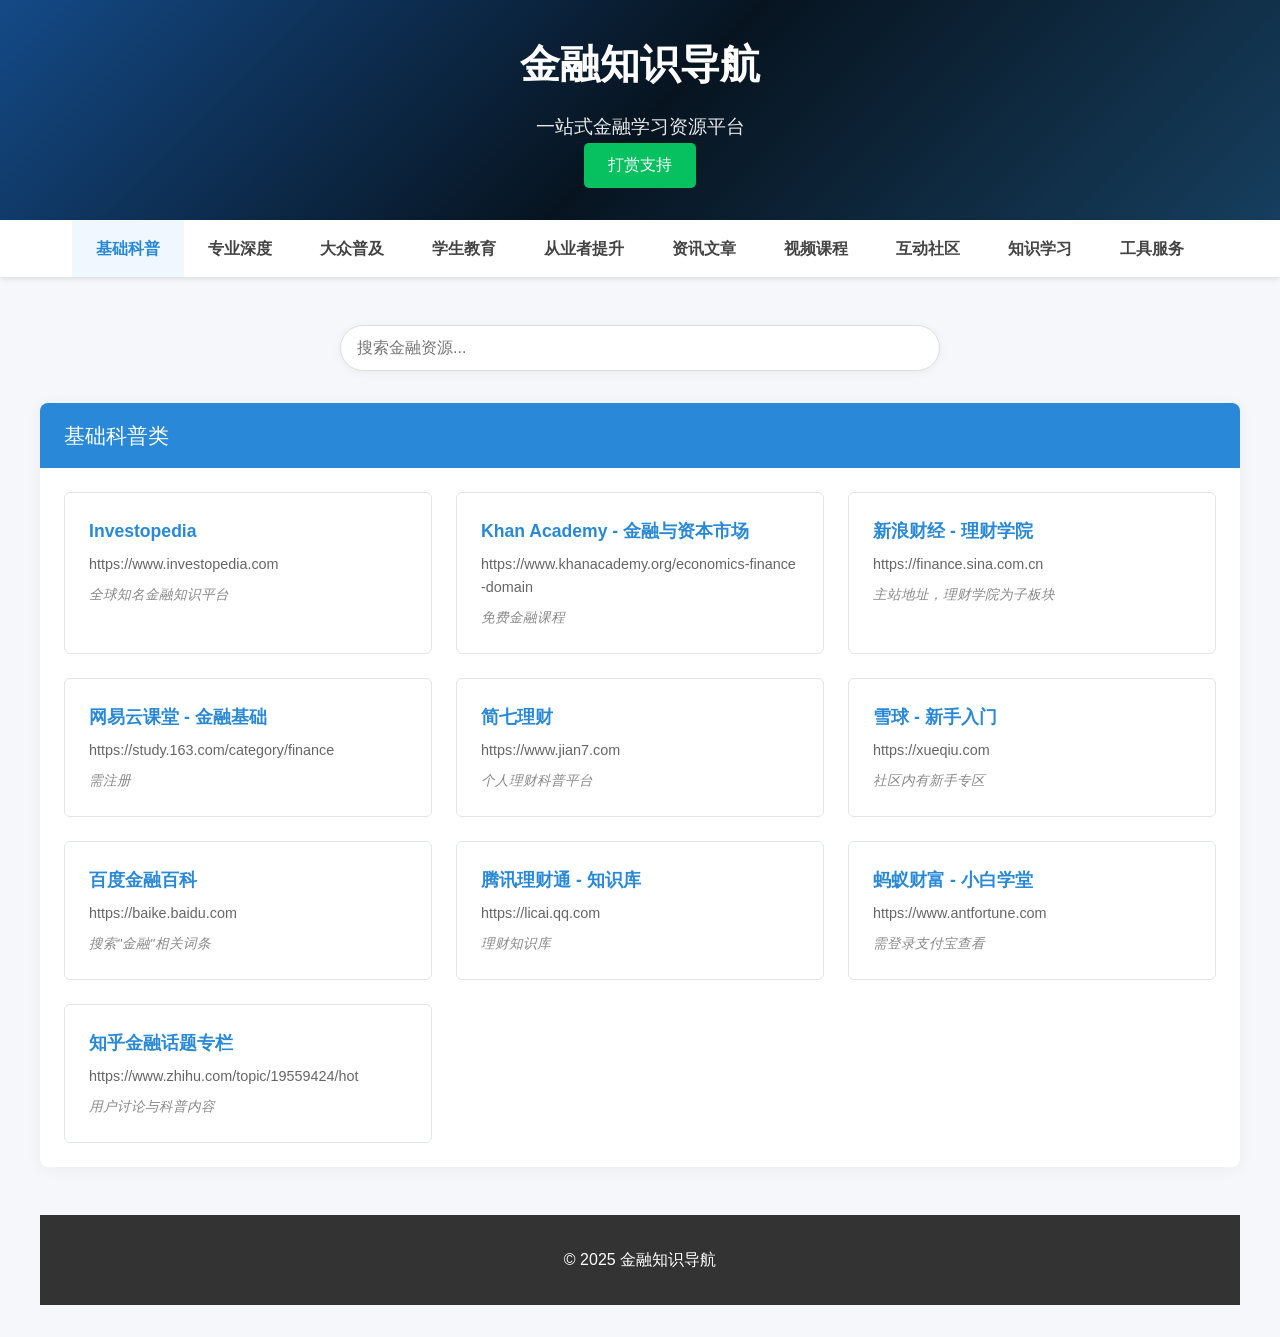
==== index.html @ 023e44ab "Update index.html" ====
<!DOCTYPE html>
<html lang="zh-CN">
<head>
    <meta charset="UTF-8">
    <meta name="viewport" content="width=device-width, initial-scale=1.0">
    <title>金融知识导航 - 一站式金融学习资源平台</title>
    <style>
        * {
            margin: 0;
            padding: 0;
            box-sizing: border-box;
            font-family: 'Microsoft YaHei', Arial, sans-serif;
        }
        
        body {
            background-color: #f5f7fa;
            color: #333;
            line-height: 1.6;
        }
        #donate-btn {
            background-color: #07C160;
            color: white;
            border: none;
            padding: 12px 24px;
            font-size: 16px;
            border-radius: 5px;
            cursor: pointer;
            transition: background-color 0.3s;
        }
        #donate-btn:hover {
            background-color: #06AD56;
        }
        #qrcode-modal {
            display: none;
            position: fixed;
            top: 0;
            left: 0;
            width: 100%;
            height: 100%;
            background-color: rgba(0,0,0,0.7);
            z-index: 1000;
            justify-content: center;
            align-items: center;
        }
        #qrcode-content {
            background: white;
            padding: 20px;
            border-radius: 10px;
            text-align: center;
            max-width: 80%;
        }
        #qrcode-content img {
            max-width: 100%;
            height: auto;
            max-height: 300px;
            margin: 10px 0;
        }
        #close-btn {
            margin-top: 15px;
            padding: 8px 15px;
            background: #f0f0f0;
            border: none;
            border-radius: 5px;
            cursor: pointer;
        }
        header {
            background: linear-gradient(135deg, #144a87 0%, #071420 51%, #163e5e 100%);
            color: white;
            padding: 2rem 0;
            text-align: center;
            box-shadow: 0 2px 10px rgba(0, 0, 0, 0.1);
        }
        
        .container {
            max-width: 1200px;
            margin: 0 auto;
            padding: 0 20px;
        }
        
        h1 {
            font-size: 2.5rem;
            margin-bottom: 1rem;
        }
        
        .subtitle {
            font-size: 1.2rem;
            opacity: 0.9;
        }
        
        nav {
            background-color: #fff;
            box-shadow: 0 2px 5px rgba(0, 0, 0, 0.1);
            position: sticky;
            top: 0;
            z-index: 100;
        }
        
        .nav-container {
            display: flex;
            justify-content: center;
            flex-wrap: wrap;
        }
        
        .nav-item {
            padding: 1rem 1.5rem;
            cursor: pointer;
            transition: all 0.3s ease;
            font-weight: bold;
            color: #444;
        }
        
        .nav-item:hover, .nav-item.active {
            color: #2989d8;
            background-color: #f0f7ff;
        }
        
        .content {
            padding: 2rem 0;
        }
        
        .category {
            margin-bottom: 3rem;
            background-color: white;
            border-radius: 8px;
            box-shadow: 0 2px 15px rgba(0, 0, 0, 0.05);
            overflow: hidden;
            display: none;
        }

        .category.active {
            display: block; /* 添加active类时显示该类别 */
        }

        .category-header {
            background-color: #2989d8;
            color: white;
            padding: 1rem 1.5rem;
            font-size: 1.3rem;
        }
        
        .sites-container {
            display: grid;
            grid-template-columns: repeat(auto-fill, minmax(300px, 1fr));
            gap: 1.5rem;
            padding: 1.5rem;
        }
        
        .site-card {
            border: 1px solid #e1e4e8;
            border-radius: 6px;
            padding: 1.5rem;
            transition: transform 0.3s ease, box-shadow 0.3s ease;
        }
        
        .site-card:hover {
            transform: translateY(-5px);
            box-shadow: 0 5px 15px rgba(0, 0, 0, 0.1);
            border-color: #2989d8;
        }
        
        .site-name {
            font-size: 1.1rem;
            font-weight: bold;
            margin-bottom: 0.5rem;
            color: #2989d8;
        }
        
        .site-url {
            color: #666;
            font-size: 0.9rem;
            margin-bottom: 0.5rem;
            word-break: break-all;
        }
        
        .site-note {
            font-size: 0.85rem;
            color: #888;
            font-style: italic;
        }
        
        footer {
            background-color: #333;
            color: #fff;
            text-align: center;
            padding: 2rem 0;
            margin-top: 2rem;
        }
        
        .search-container {
            max-width: 600px;
            margin: 1rem auto 2rem;
            position: relative;
        }
        
        #search {
            width: 100%;
            padding: 0.8rem 1rem;
            border: 1px solid #ddd;
            border-radius: 30px;
            font-size: 1rem;
            outline: none;
            box-shadow: 0 2px 10px rgba(0, 0, 0, 0.05);
        }
        
        #search:focus {
            border-color: #2989d8;
            box-shadow: 0 2px 10px rgba(41, 137, 216, 0.2);
        }
        
        @media (max-width: 768px) {
            .sites-container {
                grid-template-columns: 1fr;
            }
            
            .nav-container {
                flex-direction: column;
                align-items: center;
            }
            
            .nav-item {
                padding: 0.8rem;
            }
        }
    </style>

<script>
     document.addEventListener('DOMContentLoaded', function() {
        // 获取所有的卡片元素
        const cards = document.querySelectorAll('.site-card');

        // 遍历每个卡片，添加跳转链接
        cards.forEach(card => {
            const urlElement = card.querySelector('.site-url');
            if (urlElement) {
                const url = urlElement.textContent || urlElement.innerText; // 获取url
                const aTag = document.createElement('a');  // 创建一个 <a> 标签
                aTag.href = url;  // 设置链接地址
                aTag.target = '_blank';  // 设置新窗口打开
                aTag.style.display = 'block';  // 让 <a> 标签包裹整个卡片
                aTag.style.textDecoration = 'none';  // 去掉链接的下划线
                aTag.style.color = 'inherit';  // 保持原有颜色

                // 把原始卡片内容移到 <a> 标签里
                aTag.innerHTML = card.innerHTML;

                // 清空原卡片内容并把 <a> 标签加回
                card.innerHTML = '';
                card.appendChild(aTag);
            }
        });
    });
</script>
</head>
<body>
    <header>
        <div class="container">
            <h1>金融知识导航</h1>
            <p class="subtitle">一站式金融学习资源平台</p>
        </div>
    <button id="donate-btn">打赏支持</button>

    </header>
    
    <nav>
        <div class="nav-container">
            <div class="nav-item active" data-category="basic">基础科普</div>
            <div class="nav-item" data-category="professional">专业深度</div>
            <div class="nav-item" data-category="popular">大众普及</div>
            <div class="nav-item" data-category="student">学生教育</div>
            <div class="nav-item" data-category="practitioner">从业者提升</div>
            <div class="nav-item" data-category="news">资讯文章</div>
            <div class="nav-item" data-category="video">视频课程</div>
            <div class="nav-item" data-category="community">互动社区</div>
            <div class="nav-item" data-category="learning">知识学习</div>
            <div class="nav-item" data-category="tools">工具服务</div>
        </div>
    </nav>
   

    <!-- 微信收款码弹窗 -->
    <div id="qrcode-modal">
        <div id="qrcode-content">
            <h3>感谢您的支持</h3>
            <p>请使用微信扫码打赏</p>
            <!-- 替换为你的微信收款码图片 -->
            <img src="qrcode.jpg" alt="微信收款码">
            <button id="close-btn">关闭</button>

        </div>
    </div>

    <div class="container content">
        <div class="search-container">
            <input type="text" id="search" placeholder="搜索金融资源...">
        </div>

        <!-- 基础科普类 -->
        <div class="category" id="basic">
          <div class="category-header">基础科普类</div>
          <div class="sites-container">
            <div class="site-card">
              <div class="site-name">Investopedia</div>
              <div class="site-url">https://www.investopedia.com</div>
              <div class="site-note">全球知名金融知识平台</div>
            </div>
            <div class="site-card">
              <div class="site-name">Khan Academy - 金融与资本市场</div>
              <div class="site-url">https://www.khanacademy.org/economics-finance-domain</div>
              <div class="site-note">免费金融课程</div>
            </div>
            <div class="site-card">
              <div class="site-name">新浪财经 - 理财学院</div>
              <div class="site-url">https://finance.sina.com.cn</div>
              <div class="site-note">主站地址，理财学院为子板块</div>
            </div>
            <div class="site-card">
              <div class="site-name">网易云课堂 - 金融基础</div>
              <div class="site-url">https://study.163.com/category/finance</div>
              <div class="site-note">需注册</div>
            </div>
            <div class="site-card">
              <div class="site-name">简七理财</div>
              <div class="site-url">https://www.jian7.com</div>
              <div class="site-note">个人理财科普平台</div>
            </div>
            <div class="site-card">
              <div class="site-name">雪球 - 新手入门</div>
              <div class="site-url">https://xueqiu.com</div>
              <div class="site-note">社区内有新手专区</div>
            </div>
            <div class="site-card">
              <div class="site-name">百度金融百科</div>
              <div class="site-url">https://baike.baidu.com</div>
              <div class="site-note">搜索"金融"相关词条</div>
            </div>
            <div class="site-card">
              <div class="site-name">腾讯理财通 - 知识库</div>
              <div class="site-url">https://licai.qq.com</div>
              <div class="site-note">理财知识库</div>
            </div>
            <div class="site-card">
              <div class="site-name">蚂蚁财富 - 小白学堂</div>
              <div class="site-url">https://www.antfortune.com</div>
              <div class="site-note">需登录支付宝查看</div>
            </div>
            <div class="site-card">
              <div class="site-name">知乎金融话题专栏</div>
              <div class="site-url">https://www.zhihu.com/topic/19559424/hot</div>
              <div class="site-note">用户讨论与科普内容</div>
            </div>
          </div>
        </div>

        <!-- 专业深度类 -->
        <div class="category" id="professional">
            <div class="category-header">专业深度类</div>
            <div class="sites-container">
              <div class="site-card">
                <div class="site-name">Bloomberg</div>
                <div class="site-url">https://www.bloomberg.com</div>
                <div class="site-note">国际金融资讯与分析</div>
              </div>
              <div class="site-card">
                <div class="site-name">Morningstar</div>
                <div class="site-url">https://www.morningstar.com</div>
                <div class="site-note">基金与投资分析工具</div>
              </div>
              <div class="site-card">
                <div class="site-name">CFA Institute</div>
                <div class="site-url">https://www.cfainstitute.org</div>
                <div class="site-note">CFA考试与行业研究</div>
              </div>
              <div class="site-card">
                <div class="site-name">SSRN（社会科学研究网）</div>
                <div class="site-url">https://www.ssrn.com</div>
                <div class="site-note">学术论文与研究报告</div>
              </div>
              <div class="site-card">
                <div class="site-name">华尔街见闻 - 深度研究</div>
                <div class="site-url">https://wallstreetcn.com</div>
                <div class="site-note">需订阅部分内容</div>
              </div>
              <div class="site-card">
                <div class="site-name">中国金融四十人论坛</div>
                <div class="site-url">http://www.cf40.org.cn</div>
                <div class="site-note">政策与行业研究</div>
              </div>
              <div class="site-card">
                <div class="site-name">财新网 - 宏观分析</div>
                <div class="site-url">https://economy.caixin.com</div>
                <div class="site-note">付费阅读为主</div>
              </div>
              <div class="site-card">
                <div class="site-name">中金公司研究报告</div>
                <div class="site-url">https://research.cicc.com</div>
                <div class="site-note">需注册下载报告</div>
              </div>
              <div class="site-card">
                <div class="site-name">国泰君安证券研究所</div>
                <div class="site-url">https://www.gtjas.com/research</div>
                <div class="site-note">券商研究报告</div>
              </div>
              <div class="site-card">
                <div class="site-name">万得资讯（Wind）</div>
                <div class="site-url">https://www.wind.com.cn</div>
                <div class="site-note">金融数据终端（需订阅）</div>
              </div>
            </div>
        </div>

        <!-- 大众普及类 -->
        <div class="category" id="popular">
            <div class="category-header">大众普及类</div>
            <div class="sites-container">
              <div class="site-card">
                <div class="site-name">支付宝理财频道</div>
                <div class="site-url">https://ur.alipay.com</div>
                <div class="site-note">支付宝App内入口</div>
              </div>
              <div class="site-card">
                <div class="site-name">招商银行 - 财富管理</div>
                <div class="site-url">https://wealth.cmbchina.com</div>
                <div class="site-note">理财知识普及</div>
              </div>
              <div class="site-card">
                <div class="site-name">东方财富网 - 理财知识</div>
                <div class="site-url">https://www.eastmoney.com</div>
                <div class="site-note">主站地址，理财知识为子板块</div>
              </div>
              <div class="site-card">
                <div class="site-name">天天基金网 - 投资者教育</div>
                <div class="site-url">https://fund.eastmoney.com</div>
                <div class="site-note">基金投资教育</div>
              </div>
              <div class="site-card">
                <div class="site-name">好买基金网</div>
                <div class="site-url">https://www.howbuy.com</div>
                <div class="site-note">基金投资平台</div>
              </div>
              <div class="site-card">
                <div class="site-name">陆金所 - 金融知识库</div>
                <div class="site-url">https://www.lu.com</div>
                <div class="site-note">需登录查看</div>
              </div>
              <div class="site-card">
                <div class="site-name">平安证券 - 投教基地</div>
                <div class="site-url">https://stock.pingan.com</div>
                <div class="site-note">投资者教育专栏</div>
              </div>
              <div class="site-card">
                <div class="site-name">华夏基金 - 投资学堂</div>
                <div class="site-url">https://www.chinaamc.com</div>
                <div class="site-note">基金知识科普</div>
              </div>
              <div class="site-card">
                <div class="site-name">百度财富</div>
                <div class="site-url">https://caifu.baidu.com</div>
                <div class="site-note">理财知识聚合平台</div>
              </div>
            </div>
        </div>

        <!-- 学生教育类 -->
        <div class="category" id="student">
            <div class="category-header">学生教育类</div>
            <div class="sites-container">
              <div class="site-card">
                <div class="site-name">Coursera - 金融课程</div>
                <div class="site-url">https://www.coursera.org/browse/business/finance</div>
                <div class="site-note">耶鲁大学《金融市场》等课程</div>
              </div>
              <div class="site-card">
                <div class="site-name">edX - MIT《金融学导论》</div>
                <div class="site-url">https://www.edx.org/course/introduction-to-finance</div>
                <div class="site-note">免费课程（可选证书）</div>
              </div>
              <div class="site-card">
                <div class="site-name">中国大学MOOC - 金融学课程</div>
                <div class="site-url">https://www.icourse163.org</div>
                <div class="site-note">搜索"金融"课程</div>
              </div>
              <div class="site-card">
                <div class="site-name">学堂在线 - 清华五道口金融课程</div>
                <div class="site-url">https://www.xuetangx.com</div>
                <div class="site-note">清华大学金融课程</div>
              </div>
              <div class="site-card">
                <div class="site-name">高顿财经 - ACCA/CFA课程</div>
                <div class="site-url">https://www.gaodun.com</div>
                <div class="site-note">职业资格培训</div>
              </div>
              <div class="site-card">
                <div class="site-name">新东方在线 - 金融考研辅导</div>
                <div class="site-url">https://www.koolearn.com</div>
                <div class="site-note">考研金融专业课辅导</div>
              </div>
              <div class="site-card">
                <div class="site-name">金融界教育频道</div>
                <div class="site-url">http://edu.jrj.com.cn</div>
                <div class="site-note">投资与金融教育</div>
              </div>
              <div class="site-card">
                <div class="site-name">人大经济论坛（经管之家）</div>
                <div class="site-url">https://bbs.pinggu.org</div>
                <div class="site-note">学术与职业交流社区</div>
              </div>
              <div class="site-card">
                <div class="site-name">华尔街学堂</div>
                <div class="site-url">https://www.wallstreet.cn</div>
                <div class="site-note">金融实务课程</div>
              </div>
              <div class="site-card">
                <div class="site-name">启牛学堂</div>
                <div class="site-url">https://www.qiniuxueyuan.com</div>
                <div class="site-note">理财与投资教育平台</div>
              </div>
            </div>
        </div>

        <!-- 从业者提升类 -->
        <div class="category" id="practitioner">
            <div class="category-header">从业者提升类</div>
            <div class="sites-container">
              <div class="site-card">
                <div class="site-name">中国证券业协会官网</div>
                <div class="site-url">https://www.sac.net.cn</div>
                <div class="site-note">行业培训与政策解读</div>
              </div>
              <div class="site-card">
                <div class="site-name">中国银行业协会 - 职业培训</div>
                <div class="site-url">http://www.china-cba.net</div>
                <div class="site-note">银行业培训资源</div>
              </div>
              <div class="site-card">
                <div class="site-name">彭博终端（Bloomberg Terminal）</div>
                <div class="site-url">https://www.bloomberg.com/professional</div>
                <div class="site-note">需订阅专业终端</div>
              </div>
              <div class="site-card">
                <div class="site-name">路透社金融培训</div>
                <div class="site-url">https://www.refinitiv.com</div>
                <div class="site-note">金融数据与培训服务</div>
              </div>
              <div class="site-card">
                <div class="site-name">金融风险管理师（FRM）官网</div>
                <div class="site-url">https://www.garp.org</div>
                <div class="site-note">FRM认证与资源</div>
              </div>
              <div class="site-card">
                <div class="site-name">特许金融分析师（CFA）官网</div>
                <div class="site-url">https://www.cfainstitute.org</div>
                <div class="site-note">CFA考试与职业发展</div>
              </div>
              <div class="site-card">
                <div class="site-name">德勤金融研究院</div>
                <div class="site-url">https://www2.deloitte.com/cn/zh.html</div>
                <div class="site-note">行业研究报告</div>
              </div>
              <div class="site-card">
                <div class="site-name">普华永道 - 行业洞察</div>
                <div class="site-url">https://www.pwccn.com</div>
                <div class="site-note">金融行业分析</div>
              </div>
              <div class="site-card">
                <div class="site-name">麦肯锡金融行业报告</div>
                <div class="site-url">https://www.mckinsey.com/industries/financial-services</div>
                <div class="site-note">需注册下载报告</div>
              </div>
              <div class="site-card">
                <div class="site-name">波士顿咨询（BCG）金融研究</div>
                <div class="site-url">https://www.bcg.com/industries/financial-institutions</div>
                <div class="site-note">行业洞察与白皮书</div>
              </div>   
                    
              </div>
            </div>
                
            <!-- 资讯文章类 -->
    <div class="category" id="news">
      <div class="category-header">资讯文章类</div>
      <div class="sites-container">
        <div class="site-card">
          <div class="site-name">华尔街日报中文网</div>
          <div class="site-url">https://cn.wsj.com</div>
          <div class="site-note">国际财经新闻</div>
        </div>
        <div class="site-card">
          <div class="site-name">财经网</div>
          <div class="site-url">https://www.caijing.com.cn</div>
          <div class="site-note">国内财经资讯</div>
        </div>
        <div class="site-card">
          <div class="site-name">第一财经</div>
          <div class="site-url">https://www.yicai.com</div>
          <div class="site-note">财经新闻与深度分析</div>
        </div>
        <div class="site-card">
          <div class="site-name">界面新闻 - 金融板块</div>
          <div class="site-url">https://www.jiemian.com</div>
          <div class="site-note">主站地址，金融为子板块</div>
        </div>
        <div class="site-card">
          <div class="site-name">经济观察网</div>
          <div class="site-url">http://www.eeo.com.cn</div>
          <div class="site-note">宏观经济与产业分析</div>
        </div>
        <div class="site-card">
          <div class="site-name">福布斯中国</div>
          <div class="site-url">https://www.forbeschina.com</div>
          <div class="site-note">商业与财富报道</div>
        </div>
        <div class="site-card">
          <div class="site-name">21世纪经济报道</div>
          <div class="site-url">http://www.21jingji.com</div>
          <div class="site-note">财经新闻与政策解读</div>
        </div>
        <div class="site-card">
          <div class="site-name">和讯网</div>
          <div class="site-url">https://www.hexun.com</div>
          <div class="site-note">综合财经资讯</div>
        </div>
        <div class="site-card">
          <div class="site-name">金融时报（FT中文网）</div>
          <div class="site-url">https://www.ftchinese.com</div>
          <div class="site-note">国际财经新闻中文版</div>
        </div>
        <div class="site-card">
          <div class="site-name">财联社</div>
          <div class="site-url">https://www.cls.cn</div>
          <div class="site-note">实时财经快讯</div>
        </div>
      </div>
  </div>

  <!-- 视频课程类 -->
  <div class="category" id="video">
      <div class="category-header">视频课程类</div>
      <div class="sites-container">
        <div class="site-card">
          <div class="site-name">B站财经UP主（如"巫师财经"）</div>
          <div class="site-url">https://space.bilibili.com/319318239</div>
          <div class="site-note">B站UP主频道</div>
        </div>
        <div class="site-card">
          <div class="site-name">YouTube - 金融教育频道</div>
          <div class="site-url">https://www.youtube.com</div>
          <div class="site-note">搜索"The Plain Bagel"等频道</div>
        </div>
        <div class="site-card">
          <div class="site-name">腾讯视频 - 金融公开课</div>
          <div class="site-url">https://v.qq.com</div>
          <div class="site-note">搜索"金融"相关课程</div>
        </div>
        <div class="site-card">
          <div class="site-name">爱奇艺知识 - 金融专栏</div>
          <div class="site-url">https://www.iqiyi.com/知识</div>
          <div class="site-note">需订阅部分内容</div>
        </div>
        <div class="site-card">
          <div class="site-name">优酷财经频道</div>
          <div class="site-url">https://www.youku.com</div>
          <div class="site-note">搜索"财经"栏目</div>
        </div>
        <div class="site-card">
          <div class="site-name">中国证券网 - 视频讲堂</div>
          <div class="site-url">http://www.cnstock.com</div>
          <div class="site-note">主站地址，视频为子板块</div>
        </div>
        <div class="site-card">
          <div class="site-name">网易公开课 - 金融专题</div>
          <div class="site-url">https://open.163.com</div>
          <div class="site-note">搜索"金融"课程</div>
        </div>
        <div class="site-card">
          <div class="site-name">喜马拉雅 - 金融音频课</div>
          <div class="site-url">https://www.ximalaya.com</div>
          <div class="site-note">搜索"金融"相关内容</div>
        </div>
      </div>
  </div>

  <!-- 互动社区类 -->
  <div class="category" id="community">
      <div class="category-header">互动社区类</div>
      <div class="sites-container">
        <div class="site-card">
          <div class="site-name">雪球社区</div>
          <div class="site-url">https://xueqiu.com</div>
          <div class="site-note">投资交流社区</div>
        </div>
        <div class="site-card">
          <div class="site-name">集思录</div>
          <div class="site-url">https://www.jisilu.cn</div>
          <div class="site-note">低风险投资社区</div>
        </div>
        <div class="site-card">
          <div class="site-name">同花顺论坛</div>
          <div class="site-url">https://www.10jqka.com.cn</div>
          <div class="site-note">主站地址，论坛为子板块</div>
        </div>
        <div class="site-card">
          <div class="site-name">东方财富股吧</div>
          <div class="site-url">https://guba.eastmoney.com</div>
          <div class="site-note">股票讨论社区</div>
        </div>
        <div class="site-card">
          <div class="site-name">知乎金融话题讨论区</div>
          <div class="site-url">https://www.zhihu.com/topic/19559424</div>
          <div class="site-note">用户问答与讨论</div>
        </div>
        <div class="site-card">
          <div class="site-name">Reddit - r/investing</div>
          <div class="site-url">https://www.reddit.com/r/investing</div>
          <div class="site-note">英文投资社区</div>
        </div>
        <div class="site-card">
          <div class="site-name">老虎证券社区</div>
          <div class="site-url">https://www.laohu8.com</div>
          <div class="site-note">美股投资社区</div>
        </div>
        <div class="site-card">
          <div class="site-name">富途牛牛圈</div>
          <div class="site-url">https://www.futunn.com</div>
          <div class="site-note">港股与美股社区</div>
        </div>
        <div class="site-card">
          <div class="site-name">英为财情（Investing.com）论坛</div>
          <div class="site-url">https://www.investing.com</div>
          <div class="site-note">国际金融社区</div>
        </div>
        <div class="site-card">
          <div class="site-name">巴克莱银行投资者社区</div>
          <div class="site-url">https://www.barclays.co.uk</div>
          <div class="site-note">需登录查看</div>
        </div>
      </div>
  </div>

  <!-- 知识学习类 -->
  <div class="category" id="learning">
      <div class="category-header">知识学习类</div>
      <div class="sites-container">
        <div class="site-card">
          <div class="site-name">中国金融培训中心</div>
          <div class="site-url">http://www.chinacft.org</div>
          <div class="site-note">金融行业培训</div>
        </div>
        <div class="site-card">
          <div class="site-name">金融界学院</div>
          <div class="site-url">http://edu.jrj.com.cn</div>
          <div class="site-note">投资教育平台</div>
        </div>
        <div class="site-card">
          <div class="site-name">好未来（学而思）金融课程</div>
          <div class="site-url">https://www.100tal.com</div>
          <div class="site-note">搜索"金融"课程</div>
        </div>
        <div class="site-card">
          <div class="site-name">网易有道精品课 - 金融模块</div>
          <div class="site-url">https://ke.youdao.com</div>
          <div class="site-note">搜索"金融"课程</div>
        </div>
        <div class="site-card">
          <div class="site-name">沪江网校 - 金融英语</div>
          <div class="site-url">https://www.hujiang.com</div>
          <div class="site-note">语言与金融结合课程</div>
        </div>
        <div class="site-card">
          <div class="site-name">高顿教育 - CPA/CFA培训</div>
          <div class="site-url">https://www.gaodun.com</div>
          <div class="site-note">职业资格培训</div>
        </div>
        <div class="site-card">
          <div class="site-name">腾讯课堂 - 金融实战课</div>
          <div class="site-url">https://ke.qq.com</div>
          <div class="site-note">搜索"金融"课程</div>
        </div>
        <div class="site-card">
          <div class="site-name">得到APP - 香帅的金融学课</div>
          <div class="site-url">https://www.dedao.cn</div>
          <div class="site-note">需下载APP</div>
        </div>
        <div class="site-card">
          <div class="site-name">极客时间 - 金融科技专栏</div>
          <div class="site-url">https://time.geekbang.org</div>
          <div class="site-note">科技与金融结合课程</div>
        </div>
        <div class="site-card">
          <div class="site-name">小鹅通知识店铺（金融类）</div>
          <div class="site-url">https://www.xiaoe-tech.com</div>
          <div class="site-note">第三方知识店铺平台</div>
        </div>
      </div>
  </div>

  <!-- 工具服务类 -->
  <div class="category" id="tools">
      <div class="category-header">工具服务类</div>
      <div class="sites-container">
        <div class="site-card">
          <div class="site-name">同花顺iFinD</div>
          <div class="site-url">https://www.10jqka.com.cn</div>
          <div class="site-note">需订阅终端</div>
        </div>
        <div class="site-card">
          <div class="site-name">东方财富Choice数据</div>
          <div class="site-url">https://choice.eastmoney.com</div>
          <div class="site-note">金融数据终端</div>
        </div>
        <div class="site-card">
          <div class="site-name">大智慧金融终端</div>
          <div class="site-url">https://www.gw.com.cn</div>
          <div class="site-note">需下载软件</div>
        </div>
        <div class="site-card">
          <div class="site-name">天眼查企业金融数据</div>
          <div class="site-url">https://www.tianyancha.com</div>
          <div class="site-note">企业信息查询</div>
        </div>
        <div class="site-card">
          <div class="site-name">企查查行业报告</div>
          <div class="site-url">https://www.qcc.com</div>
          <div class="site-note">行业数据查询</div>
        </div>
        <div class="site-card">
          <div class="site-name">理财魔方（智能投顾）</div>
          <div class="site-url">https://www.licaifan.com</div>
          <div class="site-note">需注册使用</div>
        </div>
        <div class="site-card">
          <div class="site-name">且慢基金组合工具</div>
          <div class="site-url">https://qieman.com</div>
          <div class="site-note">基金投资工具</div>
        </div>
        <div class="site-card">
          <div class="site-name">雪球基金筛选器</div>
          <div class="site-url">https://xueqiu.com</div>
          <div class="site-note">社区内工具</div>
        </div>
        <div class="site-card">
          <div class="site-name">支付宝理财计算器</div>
          <div class="site-url">支付宝App内搜索"理财计算器"</div>
          <div class="site-note">无独立链接</div>
        </div>
      </div>
  </div>

  <footer>
    <p>© 2025 金融知识导航</p>
  </footer>

</body>


<script>
document.addEventListener('DOMContentLoaded', function() {
    // 获取所有的导航项和分类元素
    const navItems = document.querySelectorAll('.nav-item');
    const categories = document.querySelectorAll('.category');

    // 默认显示第一个分类（例如 id="basic" 的分类）并激活对应的导航项
    const defaultCategory = document.getElementById('basic');
    if (defaultCategory) {
        defaultCategory.classList.add('active'); // 激活默认分类
    }

    if (navItems.length > 0) {
        navItems[0].classList.add('active'); // 激活第一个导航项
    }

    // 点击导航项时切换显示对应的分类
    navItems.forEach(item => {
        item.addEventListener('click', () => {
            // 去除所有导航项的 'active' 类
            navItems.forEach(i => i.classList.remove('active'));
            // 为当前点击的导航项添加 'active' 类
            item.classList.add('active');

            const category = item.getAttribute('data-category');
            categories.forEach(cat => {
                cat.classList.remove('active');  // 移除所有分类的 'active' 类
                if (cat.id === category) {
                    cat.classList.add('active');  // 显示对应的分类
                }
            });
        });
    });
});
  
  const donateBtn = document.getElementById('donate-btn');
        const modal = document.getElementById('qrcode-modal');
        const closeBtn = document.getElementById('close-btn');

        // 点击打赏按钮显示弹窗
        donateBtn.addEventListener('click', function() {
            modal.style.display = 'flex';
        });

        // 点击关闭按钮隐藏弹窗
        closeBtn.addEventListener('click', function() {
            modal.style.display = 'none';
        });

        // 点击模态框背景也关闭弹窗
        modal.addEventListener('click', function(e) {
            if (e.target === modal) {
                modal.style.display = 'none';
            }
        });
</script>
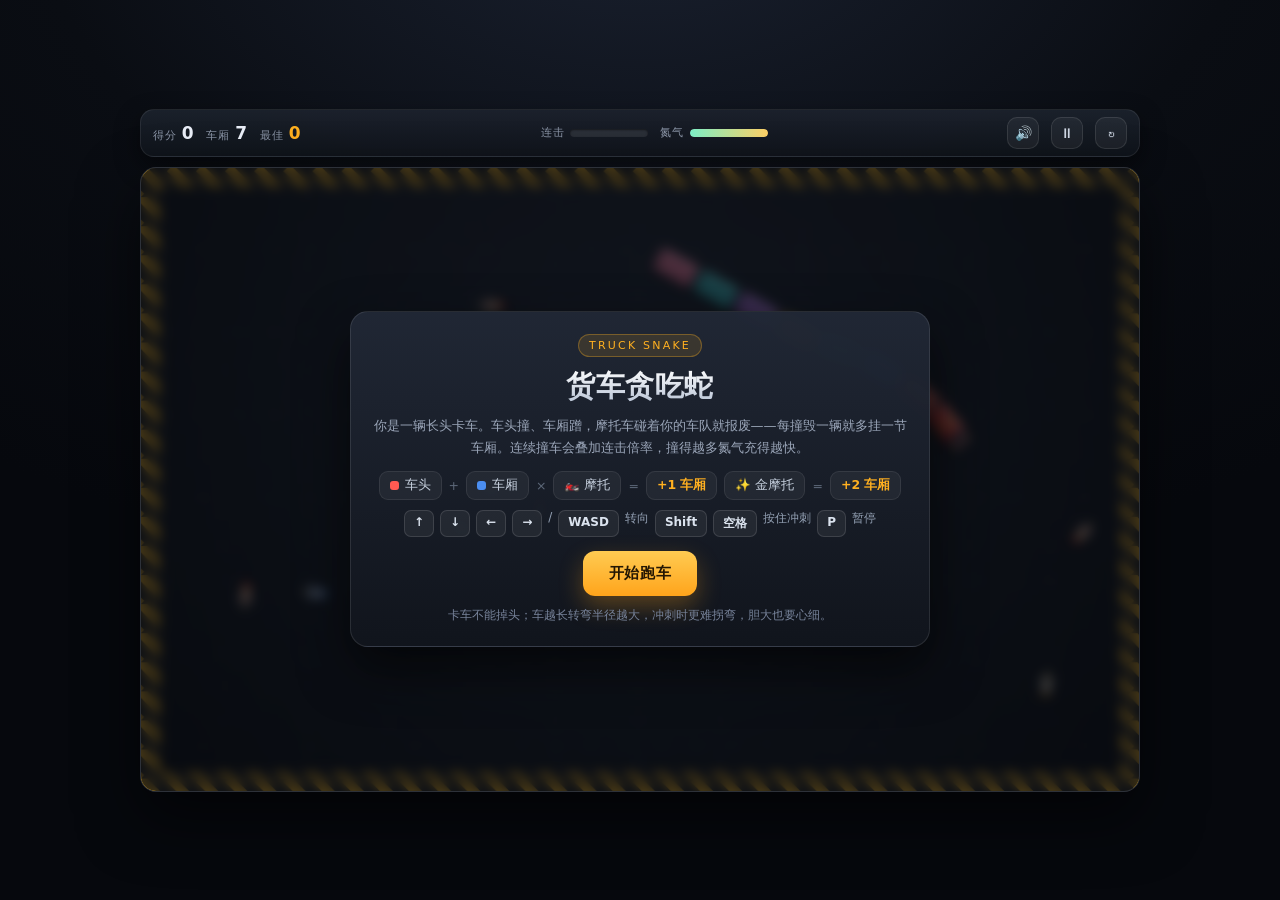
==== commit 10f7684c: "Add files via upload" ====
--- a/index.html
+++ b/index.html
@@ -1,913 +1,1103 @@
 <!DOCTYPE html>
 <html lang="zh-CN">
 <head>
-    <meta charset="UTF-8">
-    <meta name="viewport" content="width=device-width, initial-scale=1.0">
-    <title>金融知识导航 - 一站式金融学习资源平台</title>
-    <style>
-        * {
-            margin: 0;
-            padding: 0;
-            box-sizing: border-box;
-            font-family: 'Microsoft YaHei', Arial, sans-serif;
-        }
-        
-        body {
-            background-color: #f5f7fa;
-            color: #333;
-            line-height: 1.6;
-        }
-        #donate-btn {
-            background-color: #07C160;
-            color: white;
-            border: none;
-            padding: 12px 24px;
-            font-size: 16px;
-            border-radius: 5px;
-            cursor: pointer;
-            transition: background-color 0.3s;
-        }
-        #donate-btn:hover {
-            background-color: #06AD56;
-        }
-        #qrcode-modal {
-            display: none;
-            position: fixed;
-            top: 0;
-            left: 0;
-            width: 100%;
-            height: 100%;
-            background-color: rgba(0,0,0,0.7);
-            z-index: 1000;
-            justify-content: center;
-            align-items: center;
-        }
-        #qrcode-content {
-            background: white;
-            padding: 20px;
-            border-radius: 10px;
-            text-align: center;
-            max-width: 80%;
-        }
-        #qrcode-content img {
-            max-width: 100%;
-            height: auto;
-            max-height: 300px;
-            margin: 10px 0;
-        }
-        #close-btn {
-            margin-top: 15px;
-            padding: 8px 15px;
-            background: #f0f0f0;
-            border: none;
-            border-radius: 5px;
-            cursor: pointer;
-        }
-        header {
-            background: linear-gradient(135deg, #144a87 0%, #071420 51%, #163e5e 100%);
-            color: white;
-            padding: 2rem 0;
-            text-align: center;
-            box-shadow: 0 2px 10px rgba(0, 0, 0, 0.1);
-        }
-        
-        .container {
-            max-width: 1200px;
-            margin: 0 auto;
-            padding: 0 20px;
-        }
-        
-        h1 {
-            font-size: 2.5rem;
-            margin-bottom: 1rem;
-        }
-        
-        .subtitle {
-            font-size: 1.2rem;
-            opacity: 0.9;
-        }
-        
-        nav {
-            background-color: #fff;
-            box-shadow: 0 2px 5px rgba(0, 0, 0, 0.1);
-            position: sticky;
-            top: 0;
-            z-index: 100;
-        }
-        
-        .nav-container {
-            display: flex;
-            justify-content: center;
-            flex-wrap: wrap;
-        }
-        
-        .nav-item {
-            padding: 1rem 1.5rem;
-            cursor: pointer;
-            transition: all 0.3s ease;
-            font-weight: bold;
-            color: #444;
-        }
-        
-        .nav-item:hover, .nav-item.active {
-            color: #2989d8;
-            background-color: #f0f7ff;
-        }
-        
-        .content {
-            padding: 2rem 0;
-        }
-        
-        .category {
-            margin-bottom: 3rem;
-            background-color: white;
-            border-radius: 8px;
-            box-shadow: 0 2px 15px rgba(0, 0, 0, 0.05);
-            overflow: hidden;
-            display: none;
-        }
-
-        .category.active {
-            display: block; /* 添加active类时显示该类别 */
-        }
-
-        .category-header {
-            background-color: #2989d8;
-            color: white;
-            padding: 1rem 1.5rem;
-            font-size: 1.3rem;
-        }
-        
-        .sites-container {
-            display: grid;
-            grid-template-columns: repeat(auto-fill, minmax(300px, 1fr));
-            gap: 1.5rem;
-            padding: 1.5rem;
-        }
-        
-        .site-card {
-            border: 1px solid #e1e4e8;
-            border-radius: 6px;
-            padding: 1.5rem;
-            transition: transform 0.3s ease, box-shadow 0.3s ease;
-        }
-        
-        .site-card:hover {
-            transform: translateY(-5px);
-            box-shadow: 0 5px 15px rgba(0, 0, 0, 0.1);
-            border-color: #2989d8;
-        }
-        
-        .site-name {
-            font-size: 1.1rem;
-            font-weight: bold;
-            margin-bottom: 0.5rem;
-            color: #2989d8;
-        }
-        
-        .site-url {
-            color: #666;
-            font-size: 0.9rem;
-            margin-bottom: 0.5rem;
-            word-break: break-all;
-        }
-        
-        .site-note {
-            font-size: 0.85rem;
-            color: #888;
-            font-style: italic;
-        }
-        
-        footer {
-            background-color: #333;
-            color: #fff;
-            text-align: center;
-            padding: 2rem 0;
-            margin-top: 2rem;
-        }
-        
-        .search-container {
-            max-width: 600px;
-            margin: 1rem auto 2rem;
-            position: relative;
-        }
-        
-        #search {
-            width: 100%;
-            padding: 0.8rem 1rem;
-            border: 1px solid #ddd;
-            border-radius: 30px;
-            font-size: 1rem;
-            outline: none;
-            box-shadow: 0 2px 10px rgba(0, 0, 0, 0.05);
-        }
-        
-        #search:focus {
-            border-color: #2989d8;
-            box-shadow: 0 2px 10px rgba(41, 137, 216, 0.2);
-        }
-        
-        @media (max-width: 768px) {
-            .sites-container {
-                grid-template-columns: 1fr;
-            }
-            
-            .nav-container {
-                flex-direction: column;
-                align-items: center;
-            }
-            
-            .nav-item {
-                padding: 0.8rem;
-            }
-        }
-    </style>
-
-<script>
-     document.addEventListener('DOMContentLoaded', function() {
-        // 获取所有的卡片元素
-        const cards = document.querySelectorAll('.site-card');
-
-        // 遍历每个卡片，添加跳转链接
-        cards.forEach(card => {
-            const urlElement = card.querySelector('.site-url');
-            if (urlElement) {
-                const url = urlElement.textContent || urlElement.innerText; // 获取url
-                const aTag = document.createElement('a');  // 创建一个 <a> 标签
-                aTag.href = url;  // 设置链接地址
-                aTag.target = '_blank';  // 设置新窗口打开
-                aTag.style.display = 'block';  // 让 <a> 标签包裹整个卡片
-                aTag.style.textDecoration = 'none';  // 去掉链接的下划线
-                aTag.style.color = 'inherit';  // 保持原有颜色
-
-                // 把原始卡片内容移到 <a> 标签里
-                aTag.innerHTML = card.innerHTML;
-
-                // 清空原卡片内容并把 <a> 标签加回
-                card.innerHTML = '';
-                card.appendChild(aTag);
-            }
-        });
-    });
-</script>
+<meta charset="UTF-8" />
+<meta name="viewport" content="width=device-width, initial-scale=1, maximum-scale=1, user-scalable=no, viewport-fit=cover" />
+<title>货车贪吃蛇 · Truck Snake</title>
+<style>
+*{box-sizing:border-box;-webkit-tap-highlight-color:transparent;user-select:none}
+html,body{height:100%}
+body{margin:0;background:radial-gradient(1100px 700px at 50% -12%,#1a2130 0%,#0a0d13 55%,#06080d 100%);color:#e9eef7;font-family:"Segoe UI",system-ui,-apple-system,"PingFang SC","Microsoft YaHei",sans-serif;display:flex;flex-direction:column;align-items:center;justify-content:center;min-height:100dvh;padding:12px;gap:10px;overflow:hidden}
+.wrap{width:min(100%,1000px,calc((100dvh - 156px) * 1.6));display:flex;flex-direction:column;gap:10px}
+.bar{display:flex;align-items:center;gap:12px;padding:7px 12px;border-radius:14px;background:linear-gradient(180deg,rgba(28,34,45,.92),rgba(16,20,27,.92));border:1px solid rgba(255,255,255,.08);box-shadow:0 10px 26px rgba(0,0,0,.45);flex-wrap:wrap}
+.stat{display:flex;align-items:baseline;gap:5px;font-size:11px;color:#8b95a7;letter-spacing:.08em}
+.stat b{font-size:17px;color:#e9eef7;font-variant-numeric:tabular-nums;font-weight:800}
+.stat.amber b{color:#ffb020}
+.spacer{flex:1}
+.meter{display:flex;align-items:center;gap:6px;font-size:11px;color:#8b95a7;letter-spacing:.06em}
+.meter i{display:block;width:78px;height:8px;border-radius:99px;background:rgba(255,255,255,.09);overflow:hidden;box-shadow:inset 0 1px 2px rgba(0,0,0,.5)}
+.meter em{display:block;height:100%;width:0%;border-radius:99px;background:linear-gradient(90deg,#63d3ff,#3b7ff0)}
+.meter.nitro em{background:linear-gradient(90deg,#7ef0c8,#ffd166)}
+.meter.nitro.full em{box-shadow:0 0 10px rgba(255,209,102,.9)}
+.meter.combo em{background:linear-gradient(90deg,#ffd166,#ff7a3d)}
+.meter.combo.on{color:#ffd166;font-weight:800}
+.meter.combo.on i{background:rgba(255,209,102,.18)}
+.iconbtn{width:32px;height:32px;border-radius:10px;border:1px solid rgba(255,255,255,.1);background:rgba(255,255,255,.05);color:#cfd7e4;font-size:14px;line-height:1;cursor:pointer;display:grid;place-items:center;transition:.15s;flex:0 0 auto}
+.iconbtn:hover{background:rgba(255,255,255,.13);color:#fff}
+.iconbtn:active{transform:scale(.93)}
+.stage{position:relative;width:100%;aspect-ratio:960/600;border-radius:16px;overflow:hidden;border:1px solid rgba(255,255,255,.1);box-shadow:0 26px 60px rgba(0,0,0,.55);background:#151a22}
+canvas{display:block;width:100%;height:100%;touch-action:none}
+.veil{position:absolute;inset:0;display:none;align-items:center;justify-content:center;padding:16px;background:rgba(8,11,16,.7);-webkit-backdrop-filter:blur(6px);backdrop-filter:blur(6px);z-index:5}
+.veil.show{display:flex}
+.card{width:min(580px,100%);text-align:center;padding:22px;border-radius:18px;background:linear-gradient(180deg,rgba(33,40,54,.97),rgba(17,21,29,.97));border:1px solid rgba(255,255,255,.1);box-shadow:0 22px 50px rgba(0,0,0,.6);animation:pop .26s cubic-bezier(.2,1.2,.4,1)}
+@keyframes pop{from{opacity:0;transform:translateY(10px) scale(.96)}to{opacity:1;transform:none}}
+.badge{display:inline-block;font-size:11px;letter-spacing:.2em;color:#ffb020;background:rgba(255,176,32,.12);border:1px solid rgba(255,176,32,.32);padding:4px 10px;border-radius:999px;margin-bottom:10px}
+h1{margin:0 0 8px;font-size:29px;letter-spacing:.02em;background:linear-gradient(180deg,#fff,#b3bfd2);-webkit-background-clip:text;background-clip:text;color:transparent}
+.sub{margin:0 0 12px;font-size:13px;line-height:1.7;color:#9aa5b8}
+.legend{display:flex;flex-wrap:wrap;gap:7px;align-items:center;justify-content:center;font-size:12.5px;color:#c6d0de;margin-bottom:10px}
+.lg{display:inline-flex;align-items:center;gap:6px;background:rgba(255,255,255,.05);border:1px solid rgba(255,255,255,.08);padding:5px 10px;border-radius:9px}
+.lg b{color:#ffb020}
+.dot{width:9px;height:9px;border-radius:3px;display:inline-block}
+.dot.red{background:#ff5a52}.dot.blue{background:#4b8ef0}
+.arrow{color:#5d6879}
+.keys{display:flex;flex-wrap:wrap;gap:6px;justify-content:center;margin-bottom:14px;font-size:12px;color:#93a0b3}
+.key{padding:4px 9px;border-radius:7px;background:rgba(255,255,255,.06);border:1px solid rgba(255,255,255,.12);font-weight:700;color:#dbe3ee}
+.btn{font:inherit;font-weight:800;letter-spacing:.04em;border:0;cursor:pointer;padding:13px 26px;border-radius:12px;font-size:15px;transition:.15s}
+.btn.primary{color:#241703;background:linear-gradient(180deg,#ffcb52,#ffa41b);box-shadow:0 10px 24px rgba(255,164,27,.3)}
+.btn.primary:hover{filter:brightness(1.07)}
+.btn.primary:active{transform:translateY(1px)}
+.btn.ghost{color:#cfd7e4;background:rgba(255,255,255,.07);border:1px solid rgba(255,255,255,.14)}
+.hint{margin-top:11px;font-size:12px;color:#77839a}
+.ostats{display:grid;grid-template-columns:repeat(auto-fit,minmax(96px,1fr));gap:10px;margin:4px 0 16px}
+.ostat{background:rgba(255,255,255,.05);border:1px solid rgba(255,255,255,.08);border-radius:12px;padding:10px 8px}
+.ostat span{display:block;font-size:11px;color:#8b95a7;letter-spacing:.1em;margin-bottom:4px}
+.ostat b{font-size:20px;font-variant-numeric:tabular-nums}
+.ostat.amber b{color:#ffb020}
+.row{display:flex;gap:10px;justify-content:center;flex-wrap:wrap}
+.dpad{display:none;grid-template-columns:repeat(3,58px);grid-template-rows:repeat(3,58px);gap:6px;justify-content:center;margin-top:2px}
+body.touch .dpad{display:grid}
+.dbtn{border-radius:14px;border:1px solid rgba(255,255,255,.12);background:rgba(255,255,255,.07);color:#cfd7e4;font-size:17px;display:grid;place-items:center;cursor:pointer}
+.dbtn:active,.dbtn.on{background:rgba(255,176,32,.22);border-color:rgba(255,176,32,.5)}
+.dbtn.boost{font-size:12px;font-weight:800;letter-spacing:.06em;color:#0f1a12;background:linear-gradient(180deg,#8ef0c8,#41c79a);border-color:rgba(140,240,200,.5)}
+.dbtn.boost.on{background:linear-gradient(180deg,#c8ffe9,#63e0b4)}
+</style>
 </head>
 <body>
-    <header>
-        <div class="container">
-            <h1>金融知识导航</h1>
-            <p class="subtitle">一站式金融学习资源平台</p>
-        </div>
-    <button id="donate-btn">打赏支持</button>
-
-    </header>
-    
-    <nav>
-        <div class="nav-container">
-            <div class="nav-item active" data-category="basic">基础科普</div>
-            <div class="nav-item" data-category="professional">专业深度</div>
-            <div class="nav-item" data-category="popular">大众普及</div>
-            <div class="nav-item" data-category="student">学生教育</div>
-            <div class="nav-item" data-category="practitioner">从业者提升</div>
-            <div class="nav-item" data-category="news">资讯文章</div>
-            <div class="nav-item" data-category="video">视频课程</div>
-            <div class="nav-item" data-category="community">互动社区</div>
-            <div class="nav-item" data-category="learning">知识学习</div>
-            <div class="nav-item" data-category="tools">工具服务</div>
-        </div>
-    </nav>
-   
-
-    <!-- 微信收款码弹窗 -->
-    <div id="qrcode-modal">
-        <div id="qrcode-content">
-            <h3>感谢您的支持</h3>
-            <p>请使用微信扫码打赏</p>
-            <!-- 替换为你的微信收款码图片 -->
-            <img src="qrcode.jpg" alt="微信收款码">
-            <button id="close-btn">关闭</button>
-
-        </div>
-    </div>
-
-    <div class="container content">
-        <div class="search-container">
-            <input type="text" id="search" placeholder="搜索金融资源...">
-        </div>
-
-        <!-- 基础科普类 -->
-        <div class="category" id="basic">
-          <div class="category-header">基础科普类</div>
-          <div class="sites-container">
-            <div class="site-card">
-              <div class="site-name">Investopedia</div>
-              <div class="site-url">https://www.investopedia.com</div>
-              <div class="site-note">全球知名金融知识平台</div>
-            </div>
-            <div class="site-card">
-              <div class="site-name">Khan Academy - 金融与资本市场</div>
-              <div class="site-url">https://www.khanacademy.org/economics-finance-domain</div>
-              <div class="site-note">免费金融课程</div>
-            </div>
-            <div class="site-card">
-              <div class="site-name">新浪财经 - 理财学院</div>
-              <div class="site-url">https://finance.sina.com.cn</div>
-              <div class="site-note">主站地址，理财学院为子板块</div>
-            </div>
-            <div class="site-card">
-              <div class="site-name">网易云课堂 - 金融基础</div>
-              <div class="site-url">https://study.163.com/category/finance</div>
-              <div class="site-note">需注册</div>
-            </div>
-            <div class="site-card">
-              <div class="site-name">简七理财</div>
-              <div class="site-url">https://www.jian7.com</div>
-              <div class="site-note">个人理财科普平台</div>
-            </div>
-            <div class="site-card">
-              <div class="site-name">雪球 - 新手入门</div>
-              <div class="site-url">https://xueqiu.com</div>
-              <div class="site-note">社区内有新手专区</div>
-            </div>
-            <div class="site-card">
-              <div class="site-name">百度金融百科</div>
-              <div class="site-url">https://baike.baidu.com</div>
-              <div class="site-note">搜索"金融"相关词条</div>
-            </div>
-            <div class="site-card">
-              <div class="site-name">腾讯理财通 - 知识库</div>
-              <div class="site-url">https://licai.qq.com</div>
-              <div class="site-note">理财知识库</div>
-            </div>
-            <div class="site-card">
-              <div class="site-name">蚂蚁财富 - 小白学堂</div>
-              <div class="site-url">https://www.antfortune.com</div>
-              <div class="site-note">需登录支付宝查看</div>
-            </div>
-            <div class="site-card">
-              <div class="site-name">知乎金融话题专栏</div>
-              <div class="site-url">https://www.zhihu.com/topic/19559424/hot</div>
-              <div class="site-note">用户讨论与科普内容</div>
-            </div>
-          </div>
-        </div>
-
-        <!-- 专业深度类 -->
-        <div class="category" id="professional">
-            <div class="category-header">专业深度类</div>
-            <div class="sites-container">
-              <div class="site-card">
-                <div class="site-name">Bloomberg</div>
-                <div class="site-url">https://www.bloomberg.com</div>
-                <div class="site-note">国际金融资讯与分析</div>
-              </div>
-              <div class="site-card">
-                <div class="site-name">Morningstar</div>
-                <div class="site-url">https://www.morningstar.com</div>
-                <div class="site-note">基金与投资分析工具</div>
-              </div>
-              <div class="site-card">
-                <div class="site-name">CFA Institute</div>
-                <div class="site-url">https://www.cfainstitute.org</div>
-                <div class="site-note">CFA考试与行业研究</div>
-              </div>
-              <div class="site-card">
-                <div class="site-name">SSRN（社会科学研究网）</div>
-                <div class="site-url">https://www.ssrn.com</div>
-                <div class="site-note">学术论文与研究报告</div>
-              </div>
-              <div class="site-card">
-                <div class="site-name">华尔街见闻 - 深度研究</div>
-                <div class="site-url">https://wallstreetcn.com</div>
-                <div class="site-note">需订阅部分内容</div>
-              </div>
-              <div class="site-card">
-                <div class="site-name">中国金融四十人论坛</div>
-                <div class="site-url">http://www.cf40.org.cn</div>
-                <div class="site-note">政策与行业研究</div>
-              </div>
-              <div class="site-card">
-                <div class="site-name">财新网 - 宏观分析</div>
-                <div class="site-url">https://economy.caixin.com</div>
-                <div class="site-note">付费阅读为主</div>
-              </div>
-              <div class="site-card">
-                <div class="site-name">中金公司研究报告</div>
-                <div class="site-url">https://research.cicc.com</div>
-                <div class="site-note">需注册下载报告</div>
-              </div>
-              <div class="site-card">
-                <div class="site-name">国泰君安证券研究所</div>
-                <div class="site-url">https://www.gtjas.com/research</div>
-                <div class="site-note">券商研究报告</div>
-              </div>
-              <div class="site-card">
-                <div class="site-name">万得资讯（Wind）</div>
-                <div class="site-url">https://www.wind.com.cn</div>
-                <div class="site-note">金融数据终端（需订阅）</div>
-              </div>
-            </div>
-        </div>
-
-        <!-- 大众普及类 -->
-        <div class="category" id="popular">
-            <div class="category-header">大众普及类</div>
-            <div class="sites-container">
-              <div class="site-card">
-                <div class="site-name">支付宝理财频道</div>
-                <div class="site-url">https://ur.alipay.com</div>
-                <div class="site-note">支付宝App内入口</div>
-              </div>
-              <div class="site-card">
-                <div class="site-name">招商银行 - 财富管理</div>
-                <div class="site-url">https://wealth.cmbchina.com</div>
-                <div class="site-note">理财知识普及</div>
-              </div>
-              <div class="site-card">
-                <div class="site-name">东方财富网 - 理财知识</div>
-                <div class="site-url">https://www.eastmoney.com</div>
-                <div class="site-note">主站地址，理财知识为子板块</div>
-              </div>
-              <div class="site-card">
-                <div class="site-name">天天基金网 - 投资者教育</div>
-                <div class="site-url">https://fund.eastmoney.com</div>
-                <div class="site-note">基金投资教育</div>
-              </div>
-              <div class="site-card">
-                <div class="site-name">好买基金网</div>
-                <div class="site-url">https://www.howbuy.com</div>
-                <div class="site-note">基金投资平台</div>
-              </div>
-              <div class="site-card">
-                <div class="site-name">陆金所 - 金融知识库</div>
-                <div class="site-url">https://www.lu.com</div>
-                <div class="site-note">需登录查看</div>
-              </div>
-              <div class="site-card">
-                <div class="site-name">平安证券 - 投教基地</div>
-                <div class="site-url">https://stock.pingan.com</div>
-                <div class="site-note">投资者教育专栏</div>
-              </div>
-              <div class="site-card">
-                <div class="site-name">华夏基金 - 投资学堂</div>
-                <div class="site-url">https://www.chinaamc.com</div>
-                <div class="site-note">基金知识科普</div>
-              </div>
-              <div class="site-card">
-                <div class="site-name">百度财富</div>
-                <div class="site-url">https://caifu.baidu.com</div>
-                <div class="site-note">理财知识聚合平台</div>
-              </div>
-            </div>
-        </div>
-
-        <!-- 学生教育类 -->
-        <div class="category" id="student">
-            <div class="category-header">学生教育类</div>
-            <div class="sites-container">
-              <div class="site-card">
-                <div class="site-name">Coursera - 金融课程</div>
-                <div class="site-url">https://www.coursera.org/browse/business/finance</div>
-                <div class="site-note">耶鲁大学《金融市场》等课程</div>
-              </div>
-              <div class="site-card">
-                <div class="site-name">edX - MIT《金融学导论》</div>
-                <div class="site-url">https://www.edx.org/course/introduction-to-finance</div>
-                <div class="site-note">免费课程（可选证书）</div>
-              </div>
-              <div class="site-card">
-                <div class="site-name">中国大学MOOC - 金融学课程</div>
-                <div class="site-url">https://www.icourse163.org</div>
-                <div class="site-note">搜索"金融"课程</div>
-              </div>
-              <div class="site-card">
-                <div class="site-name">学堂在线 - 清华五道口金融课程</div>
-                <div class="site-url">https://www.xuetangx.com</div>
-                <div class="site-note">清华大学金融课程</div>
-              </div>
-              <div class="site-card">
-                <div class="site-name">高顿财经 - ACCA/CFA课程</div>
-                <div class="site-url">https://www.gaodun.com</div>
-                <div class="site-note">职业资格培训</div>
-              </div>
-              <div class="site-card">
-                <div class="site-name">新东方在线 - 金融考研辅导</div>
-                <div class="site-url">https://www.koolearn.com</div>
-                <div class="site-note">考研金融专业课辅导</div>
-              </div>
-              <div class="site-card">
-                <div class="site-name">金融界教育频道</div>
-                <div class="site-url">http://edu.jrj.com.cn</div>
-                <div class="site-note">投资与金融教育</div>
-              </div>
-              <div class="site-card">
-                <div class="site-name">人大经济论坛（经管之家）</div>
-                <div class="site-url">https://bbs.pinggu.org</div>
-                <div class="site-note">学术与职业交流社区</div>
-              </div>
-              <div class="site-card">
-                <div class="site-name">华尔街学堂</div>
-                <div class="site-url">https://www.wallstreet.cn</div>
-                <div class="site-note">金融实务课程</div>
-              </div>
-              <div class="site-card">
-                <div class="site-name">启牛学堂</div>
-                <div class="site-url">https://www.qiniuxueyuan.com</div>
-                <div class="site-note">理财与投资教育平台</div>
-              </div>
-            </div>
-        </div>
-
-        <!-- 从业者提升类 -->
-        <div class="category" id="practitioner">
-            <div class="category-header">从业者提升类</div>
-            <div class="sites-container">
-              <div class="site-card">
-                <div class="site-name">中国证券业协会官网</div>
-                <div class="site-url">https://www.sac.net.cn</div>
-                <div class="site-note">行业培训与政策解读</div>
-              </div>
-              <div class="site-card">
-                <div class="site-name">中国银行业协会 - 职业培训</div>
-                <div class="site-url">http://www.china-cba.net</div>
-                <div class="site-note">银行业培训资源</div>
-              </div>
-              <div class="site-card">
-                <div class="site-name">彭博终端（Bloomberg Terminal）</div>
-                <div class="site-url">https://www.bloomberg.com/professional</div>
-                <div class="site-note">需订阅专业终端</div>
-              </div>
-              <div class="site-card">
-                <div class="site-name">路透社金融培训</div>
-                <div class="site-url">https://www.refinitiv.com</div>
-                <div class="site-note">金融数据与培训服务</div>
-              </div>
-              <div class="site-card">
-                <div class="site-name">金融风险管理师（FRM）官网</div>
-                <div class="site-url">https://www.garp.org</div>
-                <div class="site-note">FRM认证与资源</div>
-              </div>
-              <div class="site-card">
-                <div class="site-name">特许金融分析师（CFA）官网</div>
-                <div class="site-url">https://www.cfainstitute.org</div>
-                <div class="site-note">CFA考试与职业发展</div>
-              </div>
-              <div class="site-card">
-                <div class="site-name">德勤金融研究院</div>
-                <div class="site-url">https://www2.deloitte.com/cn/zh.html</div>
-                <div class="site-note">行业研究报告</div>
-              </div>
-              <div class="site-card">
-                <div class="site-name">普华永道 - 行业洞察</div>
-                <div class="site-url">https://www.pwccn.com</div>
-                <div class="site-note">金融行业分析</div>
-              </div>
-              <div class="site-card">
-                <div class="site-name">麦肯锡金融行业报告</div>
-                <div class="site-url">https://www.mckinsey.com/industries/financial-services</div>
-                <div class="site-note">需注册下载报告</div>
-              </div>
-              <div class="site-card">
-                <div class="site-name">波士顿咨询（BCG）金融研究</div>
-                <div class="site-url">https://www.bcg.com/industries/financial-institutions</div>
-                <div class="site-note">行业洞察与白皮书</div>
-              </div>   
-                    
-              </div>
-            </div>
-                
-            <!-- 资讯文章类 -->
-    <div class="category" id="news">
-      <div class="category-header">资讯文章类</div>
-      <div class="sites-container">
-        <div class="site-card">
-          <div class="site-name">华尔街日报中文网</div>
-          <div class="site-url">https://cn.wsj.com</div>
-          <div class="site-note">国际财经新闻</div>
-        </div>
-        <div class="site-card">
-          <div class="site-name">财经网</div>
-          <div class="site-url">https://www.caijing.com.cn</div>
-          <div class="site-note">国内财经资讯</div>
-        </div>
-        <div class="site-card">
-          <div class="site-name">第一财经</div>
-          <div class="site-url">https://www.yicai.com</div>
-          <div class="site-note">财经新闻与深度分析</div>
-        </div>
-        <div class="site-card">
-          <div class="site-name">界面新闻 - 金融板块</div>
-          <div class="site-url">https://www.jiemian.com</div>
-          <div class="site-note">主站地址，金融为子板块</div>
-        </div>
-        <div class="site-card">
-          <div class="site-name">经济观察网</div>
-          <div class="site-url">http://www.eeo.com.cn</div>
-          <div class="site-note">宏观经济与产业分析</div>
-        </div>
-        <div class="site-card">
-          <div class="site-name">福布斯中国</div>
-          <div class="site-url">https://www.forbeschina.com</div>
-          <div class="site-note">商业与财富报道</div>
-        </div>
-        <div class="site-card">
-          <div class="site-name">21世纪经济报道</div>
-          <div class="site-url">http://www.21jingji.com</div>
-          <div class="site-note">财经新闻与政策解读</div>
-        </div>
-        <div class="site-card">
-          <div class="site-name">和讯网</div>
-          <div class="site-url">https://www.hexun.com</div>
-          <div class="site-note">综合财经资讯</div>
-        </div>
-        <div class="site-card">
-          <div class="site-name">金融时报（FT中文网）</div>
-          <div class="site-url">https://www.ftchinese.com</div>
-          <div class="site-note">国际财经新闻中文版</div>
-        </div>
-        <div class="site-card">
-          <div class="site-name">财联社</div>
-          <div class="site-url">https://www.cls.cn</div>
-          <div class="site-note">实时财经快讯</div>
-        </div>
-      </div>
+<div class="wrap">
+  <div class="bar">
+    <div class="stat">得分<b id="hudScore">0</b></div>
+    <div class="stat">车厢<b id="hudCars">0</b></div>
+    <div class="stat amber">最佳<b id="hudBest">0</b></div>
+    <div class="spacer"></div>
+    <div class="meter combo" id="comboWrap"><span id="comboTxt">连击</span><i><em id="comboBar"></em></i></div>
+    <div class="meter nitro" id="nitroWrap"><span>氮气</span><i><em id="nitroBar"></em></i></div>
+    <div class="spacer"></div>
+    <button class="iconbtn" id="btnSound" title="音效开关">🔊</button>
+    <button class="iconbtn" id="btnPause" title="暂停 / 继续">⏸</button>
+    <button class="iconbtn" id="btnRestart" title="重新开始">↻</button>
   </div>
-
-  <!-- 视频课程类 -->
-  <div class="category" id="video">
-      <div class="category-header">视频课程类</div>
-      <div class="sites-container">
-        <div class="site-card">
-          <div class="site-name">B站财经UP主（如"巫师财经"）</div>
-          <div class="site-url">https://space.bilibili.com/319318239</div>
-          <div class="site-note">B站UP主频道</div>
-        </div>
-        <div class="site-card">
-          <div class="site-name">YouTube - 金融教育频道</div>
-          <div class="site-url">https://www.youtube.com</div>
-          <div class="site-note">搜索"The Plain Bagel"等频道</div>
-        </div>
-        <div class="site-card">
-          <div class="site-name">腾讯视频 - 金融公开课</div>
-          <div class="site-url">https://v.qq.com</div>
-          <div class="site-note">搜索"金融"相关课程</div>
-        </div>
-        <div class="site-card">
-          <div class="site-name">爱奇艺知识 - 金融专栏</div>
-          <div class="site-url">https://www.iqiyi.com/知识</div>
-          <div class="site-note">需订阅部分内容</div>
-        </div>
-        <div class="site-card">
-          <div class="site-name">优酷财经频道</div>
-          <div class="site-url">https://www.youku.com</div>
-          <div class="site-note">搜索"财经"栏目</div>
-        </div>
-        <div class="site-card">
-          <div class="site-name">中国证券网 - 视频讲堂</div>
-          <div class="site-url">http://www.cnstock.com</div>
-          <div class="site-note">主站地址，视频为子板块</div>
-        </div>
-        <div class="site-card">
-          <div class="site-name">网易公开课 - 金融专题</div>
-          <div class="site-url">https://open.163.com</div>
-          <div class="site-note">搜索"金融"课程</div>
-        </div>
-        <div class="site-card">
-          <div class="site-name">喜马拉雅 - 金融音频课</div>
-          <div class="site-url">https://www.ximalaya.com</div>
-          <div class="site-note">搜索"金融"相关内容</div>
-        </div>
-      </div>
+  <div class="stage">
+    <canvas id="game" width="960" height="600"></canvas>
+    <div class="veil" id="veil"></div>
   </div>
-
-  <!-- 互动社区类 -->
-  <div class="category" id="community">
-      <div class="category-header">互动社区类</div>
-      <div class="sites-container">
-        <div class="site-card">
-          <div class="site-name">雪球社区</div>
-          <div class="site-url">https://xueqiu.com</div>
-          <div class="site-note">投资交流社区</div>
-        </div>
-        <div class="site-card">
-          <div class="site-name">集思录</div>
-          <div class="site-url">https://www.jisilu.cn</div>
-          <div class="site-note">低风险投资社区</div>
-        </div>
-        <div class="site-card">
-          <div class="site-name">同花顺论坛</div>
-          <div class="site-url">https://www.10jqka.com.cn</div>
-          <div class="site-note">主站地址，论坛为子板块</div>
-        </div>
-        <div class="site-card">
-          <div class="site-name">东方财富股吧</div>
-          <div class="site-url">https://guba.eastmoney.com</div>
-          <div class="site-note">股票讨论社区</div>
-        </div>
-        <div class="site-card">
-          <div class="site-name">知乎金融话题讨论区</div>
-          <div class="site-url">https://www.zhihu.com/topic/19559424</div>
-          <div class="site-note">用户问答与讨论</div>
-        </div>
-        <div class="site-card">
-          <div class="site-name">Reddit - r/investing</div>
-          <div class="site-url">https://www.reddit.com/r/investing</div>
-          <div class="site-note">英文投资社区</div>
-        </div>
-        <div class="site-card">
-          <div class="site-name">老虎证券社区</div>
-          <div class="site-url">https://www.laohu8.com</div>
-          <div class="site-note">美股投资社区</div>
-        </div>
-        <div class="site-card">
-          <div class="site-name">富途牛牛圈</div>
-          <div class="site-url">https://www.futunn.com</div>
-          <div class="site-note">港股与美股社区</div>
-        </div>
-        <div class="site-card">
-          <div class="site-name">英为财情（Investing.com）论坛</div>
-          <div class="site-url">https://www.investing.com</div>
-          <div class="site-note">国际金融社区</div>
-        </div>
-        <div class="site-card">
-          <div class="site-name">巴克莱银行投资者社区</div>
-          <div class="site-url">https://www.barclays.co.uk</div>
-          <div class="site-note">需登录查看</div>
-        </div>
-      </div>
+  <div class="dpad" id="dpad">
+    <button class="dbtn" data-dir="up" style="grid-area:1/2">▲</button>
+    <button class="dbtn" data-dir="left" style="grid-area:2/1">◀</button>
+    <button class="dbtn" data-dir="right" style="grid-area:2/3">▶</button>
+    <button class="dbtn" data-dir="down" style="grid-area:3/2">▼</button>
+    <button class="dbtn boost" id="btnBoost" style="grid-area:3/3">冲刺</button>
   </div>
-
-  <!-- 知识学习类 -->
-  <div class="category" id="learning">
-      <div class="category-header">知识学习类</div>
-      <div class="sites-container">
-        <div class="site-card">
-          <div class="site-name">中国金融培训中心</div>
-          <div class="site-url">http://www.chinacft.org</div>
-          <div class="site-note">金融行业培训</div>
-        </div>
-        <div class="site-card">
-          <div class="site-name">金融界学院</div>
-          <div class="site-url">http://edu.jrj.com.cn</div>
-          <div class="site-note">投资教育平台</div>
-        </div>
-        <div class="site-card">
-          <div class="site-name">好未来（学而思）金融课程</div>
-          <div class="site-url">https://www.100tal.com</div>
-          <div class="site-note">搜索"金融"课程</div>
-        </div>
-        <div class="site-card">
-          <div class="site-name">网易有道精品课 - 金融模块</div>
-          <div class="site-url">https://ke.youdao.com</div>
-          <div class="site-note">搜索"金融"课程</div>
-        </div>
-        <div class="site-card">
-          <div class="site-name">沪江网校 - 金融英语</div>
-          <div class="site-url">https://www.hujiang.com</div>
-          <div class="site-note">语言与金融结合课程</div>
-        </div>
-        <div class="site-card">
-          <div class="site-name">高顿教育 - CPA/CFA培训</div>
-          <div class="site-url">https://www.gaodun.com</div>
-          <div class="site-note">职业资格培训</div>
-        </div>
-        <div class="site-card">
-          <div class="site-name">腾讯课堂 - 金融实战课</div>
-          <div class="site-url">https://ke.qq.com</div>
-          <div class="site-note">搜索"金融"课程</div>
-        </div>
-        <div class="site-card">
-          <div class="site-name">得到APP - 香帅的金融学课</div>
-          <div class="site-url">https://www.dedao.cn</div>
-          <div class="site-note">需下载APP</div>
-        </div>
-        <div class="site-card">
-          <div class="site-name">极客时间 - 金融科技专栏</div>
-          <div class="site-url">https://time.geekbang.org</div>
-          <div class="site-note">科技与金融结合课程</div>
-        </div>
-        <div class="site-card">
-          <div class="site-name">小鹅通知识店铺（金融类）</div>
-          <div class="site-url">https://www.xiaoe-tech.com</div>
-          <div class="site-note">第三方知识店铺平台</div>
-        </div>
-      </div>
-  </div>
-
-  <!-- 工具服务类 -->
-  <div class="category" id="tools">
-      <div class="category-header">工具服务类</div>
-      <div class="sites-container">
-        <div class="site-card">
-          <div class="site-name">同花顺iFinD</div>
-          <div class="site-url">https://www.10jqka.com.cn</div>
-          <div class="site-note">需订阅终端</div>
-        </div>
-        <div class="site-card">
-          <div class="site-name">东方财富Choice数据</div>
-          <div class="site-url">https://choice.eastmoney.com</div>
-          <div class="site-note">金融数据终端</div>
-        </div>
-        <div class="site-card">
-          <div class="site-name">大智慧金融终端</div>
-          <div class="site-url">https://www.gw.com.cn</div>
-          <div class="site-note">需下载软件</div>
-        </div>
-        <div class="site-card">
-          <div class="site-name">天眼查企业金融数据</div>
-          <div class="site-url">https://www.tianyancha.com</div>
-          <div class="site-note">企业信息查询</div>
-        </div>
-        <div class="site-card">
-          <div class="site-name">企查查行业报告</div>
-          <div class="site-url">https://www.qcc.com</div>
-          <div class="site-note">行业数据查询</div>
-        </div>
-        <div class="site-card">
-          <div class="site-name">理财魔方（智能投顾）</div>
-          <div class="site-url">https://www.licaifan.com</div>
-          <div class="site-note">需注册使用</div>
-        </div>
-        <div class="site-card">
-          <div class="site-name">且慢基金组合工具</div>
-          <div class="site-url">https://qieman.com</div>
-          <div class="site-note">基金投资工具</div>
-        </div>
-        <div class="site-card">
-          <div class="site-name">雪球基金筛选器</div>
-          <div class="site-url">https://xueqiu.com</div>
-          <div class="site-note">社区内工具</div>
-        </div>
-        <div class="site-card">
-          <div class="site-name">支付宝理财计算器</div>
-          <div class="site-url">支付宝App内搜索"理财计算器"</div>
-          <div class="site-note">无独立链接</div>
-        </div>
-      </div>
-  </div>
-
-  <footer>
-    <p>© 2025 金融知识导航</p>
-  </footer>
-
+</div>
+<script>
+(function(){
+'use strict';
+
+const $ = s => document.querySelector(s);
+const clamp = (v,a,b) => v<a?a:(v>b?b:v);
+const rnd = (a,b) => a + Math.random()*(b-a);
+const pick = a => a[(Math.random()*a.length)|0];
+const TAU = Math.PI*2;
+const angDiff = (a,b) => { let d=(a-b+Math.PI)%TAU; if(d<0) d+=TAU; return d-Math.PI; };
+const rotToward = (c,t,step) => { const d=angDiff(t,c); return Math.abs(d)<=step ? t : c+Math.sign(d)*step; };
+function rr(g,x,y,w,h,r){
+  r = Math.min(r, Math.abs(w)/2, Math.abs(h)/2);
+  g.beginPath(); g.moveTo(x+r,y);
+  g.arcTo(x+w,y,x+w,y+h,r); g.arcTo(x+w,y+h,x,y+h,r);
+  g.arcTo(x,y+h,x,y,r); g.arcTo(x,y,x+w,y,r); g.closePath();
+}
+
+const cv = $('#game');
+const ctx = cv.getContext('2d');
+const W = cv.width, H = cv.height;
+const WALL = 18;
+const AR = { x:WALL, y:WALL, w:W-WALL*2, h:H-WALL*2 };
+
+const SPACING = 44;
+const TURN = 5.2;
+const BASE_SPEED = 170;
+const SPEED_STEP = 2.0;
+const SPEED_MAX = 280;
+const MAX_SEG = 26;
+const COMBO_TIME = 2.6;
+const COMBO_MAX = 8;
+const BOOST_MUL = 1.72;
+const BOOST_TURN = 0.82;
+const BOOST_DRAIN = 0.33;
+const MARK_LIFE = 2.4;
+const TRAILER_DEATH = false;
+const PAL = ['#e2574c','#4b8ef0','#3fb27f','#e0a33e','#a86ede','#38bdc4','#ef7ba0','#7cc157'];
+const Sound = {
+  on:true, ac:null, master:null,
+  init(){
+    if(this.ac) return;
+    const AC = window.AudioContext || window.webkitAudioContext;
+    if(!AC) return;
+    this.ac = new AC();
+    this.master = this.ac.createGain();
+    this.master.gain.value = 0.42;
+    this.master.connect(this.ac.destination);
+  },
+  resume(){ if(this.ac && this.ac.state === 'suspended') this.ac.resume(); },
+  blip(freq,dur,opt){
+    opt = opt || {};
+    if(!this.on || !this.ac) return;
+    const t0 = this.ac.currentTime + (opt.delay||0);
+    const o = this.ac.createOscillator(), g = this.ac.createGain();
+    o.type = opt.type || 'square';
+    o.frequency.setValueAtTime(freq,t0);
+    if(opt.slide) o.frequency.exponentialRampToValueAtTime(Math.max(30,freq+opt.slide), t0+dur);
+    g.gain.setValueAtTime(0.0001,t0);
+    g.gain.linearRampToValueAtTime(opt.vol||0.07, t0+0.012);
+    g.gain.exponentialRampToValueAtTime(0.0001, t0+dur);
+    o.connect(g); g.connect(this.master);
+    o.start(t0); o.stop(t0+dur+0.03);
+  },
+  noise(dur,vol,from,to){
+    if(!this.on || !this.ac) return;
+    const t0 = this.ac.currentTime;
+    const len = Math.floor(this.ac.sampleRate*dur);
+    const buf = this.ac.createBuffer(1,len,this.ac.sampleRate);
+    const d = buf.getChannelData(0);
+    for(let i=0;i<len;i++) d[i] = (Math.random()*2-1)*Math.pow(1-i/len,2);
+    const s = this.ac.createBufferSource(); s.buffer = buf;
+    const f = this.ac.createBiquadFilter(); f.type = 'lowpass';
+    f.frequency.setValueAtTime(from||1500,t0);
+    f.frequency.exponentialRampToValueAtTime(to||180,t0+dur);
+    const g = this.ac.createGain(); g.gain.value = vol;
+    s.connect(f); f.connect(g); g.connect(this.master); s.start(t0);
+  },
+  hit(combo){
+    const f = 520 + Math.min(combo,10)*62;
+    this.blip(f,0.07,{type:'square',vol:0.05});
+    this.blip(f*1.5,0.11,{type:'square',vol:0.045,delay:0.05});
+  },
+  crunch(){
+    this.noise(0.16,0.20,2400,300);
+    this.blip(150,0.09,{type:'triangle',vol:0.05});
+  },
+  gold(){ [523,659,784,1046,1318].forEach((f,i)=>this.blip(f,0.13,{type:'triangle',vol:0.08,delay:i*0.06})); },
+  boostOn(){ this.blip(180,0.42,{type:'sawtooth',vol:0.09,slide:520}); this.noise(0.3,0.1,900,2400); },
+  boostTick(){ this.noise(0.14,0.05,500,1800); },
+  boostOff(){ this.blip(420,0.22,{type:'sawtooth',vol:0.06,slide:-260}); },
+  crash(){ this.noise(0.6,0.34,1800,120); this.blip(170,0.5,{type:'sawtooth',vol:0.13,slide:-120}); },
+  go(){ this.blip(440,0.13,{type:'square',vol:0.06}); this.blip(680,0.16,{type:'square',vol:0.06,delay:0.12}); }
+};
+const S = {
+  mode:'menu', t:0, score:0, best:0, trailers:0,
+  head:{x:0,y:0,angle:0}, targetAngle:0, speed:BASE_SPEED,
+  trail:[], body:[], bikes:[], parts:[], texts:[], rings:[], marks:[], flashes:[],
+  shake:0, hitStop:0, flash:0, flashColor:'#ffffff',
+  combo:0, comboT:0, comboMax:0, nitro:0.45, boosting:false, boostTick:0,
+  kills:0, spawnTimer:0, menuAngle:0, overT:0, reason:'', markT:0, smokeT:0,
+  wheelL:{x:0,y:0}, wheelR:{x:0,y:0}, wheelsReady:false
+};
+try { S.best = parseInt(localStorage.getItem('truck-snake-best')||'0',10) || 0; } catch(e){ S.best = 0; }
+
+function speedFor(n){ return Math.min(SPEED_MAX, BASE_SPEED + n*SPEED_STEP); }
+function curSpeed(){ return speedFor(S.trailers) * (S.boosting ? BOOST_MUL : 1); }
+function bikeTarget(){ return Math.min(8, 4 + Math.floor(S.trailers/5)); }
+
+function placeHead(x,y,angle,segs){
+  S.head = {x:x,y:y,angle:angle};
+  S.targetAngle = angle;
+  S.trailers = segs;
+  S.speed = speedFor(segs);
+  S.trail.length = 0;
+  const need = segs*SPACING + 380;
+  for(let d=need; d>=0; d-=8) S.trail.push({ x:x-Math.cos(angle)*d, y:y-Math.sin(angle)*d });
+  S.body = computeBody();
+  S.wheelsReady = false;
+}
+
+function resetGame(){
+  S.score = 0; S.parts.length = 0; S.texts.length = 0;
+  S.rings.length = 0; S.marks.length = 0; S.flashes.length = 0;
+  S.shake = 0; S.hitStop = 0; S.flash = 0; S.spawnTimer = 0.2; S.reason = '';
+  S.combo = 0; S.comboT = 0; S.comboMax = 0; S.nitro = 0.45;
+  S.boosting = false; S.boostTick = 0; S.kills = 0; S.overT = 0;
+  S.bikes.length = 0;
+  placeHead(AR.x + AR.w*0.5 - 190, AR.y + AR.h*0.5, 0, 1);
+  for(let i=0;i<4;i++) spawnBike(true);
+  S.mode = 'play';
+  syncHUD();
+}
+
+function setupMenu(){
+  S.score = 0; S.parts.length = 0; S.texts.length = 0;
+  S.rings.length = 0; S.marks.length = 0; S.flashes.length = 0;
+  S.shake = 0; S.hitStop = 0; S.flash = 0; S.spawnTimer = 0.6;
+  S.combo = 0; S.comboT = 0; S.comboMax = 0; S.nitro = 1; S.boosting = false; S.kills = 0;
+  S.bikes.length = 0;
+  S.menuAngle = 0.2;
+  placeHead(AR.x + AR.w*0.5 + 170, AR.y + AR.h*0.5 - 130, 0.5, 7);
+  for(let i=0;i<6;i++) spawnBike(false);
+  S.mode = 'menu';
+  syncHUD();
+}
+
+function kindCfg(kind){
+  const k = 1 + S.trailers*0.008;
+  if(kind === 'racer') return { speed:rnd(112,134)*k, turn:4.3, color:'#ff5a52', helmet:'#ffe9a8', base:20, add:1 };
+  if(kind === 'gold') return { speed:rnd(72,92)*k, turn:3.5, color:'#ffc93c', helmet:'#2b2f3a', base:30, add:2 };
+  return { speed:rnd(52,78)*k, turn:2.9, color:pick(['#4b8ef0','#3fb27f','#a86ede','#38bdc4','#e0a33e']), helmet:'#e9eef7', base:10, add:1 };
+}
+
+function makeBike(x,y,ang,kind){
+  const cfg = kindCfg(kind);
+  S.bikes.push({ x:x, y:y, angle:ang, want:ang, wander:ang, wt:rnd(0,1.6), kind:kind,
+                 speed:cfg.speed, turn:cfg.turn, color:cfg.color, helmet:cfg.helmet,
+                 base:cfg.base, add:cfg.add, wob:rnd(0,TAU) });
+}
+
+function freeSpot(initial){
+  const minD = initial ? 250 : 190;
+  for(let a=0;a<80;a++){
+    const x = rnd(AR.x+46, AR.x+AR.w-46);
+    const y = rnd(AR.y+46, AR.y+AR.h-46);
+    if(Math.hypot(x-S.head.x, y-S.head.y) < minD) continue;
+    if(hitTruck(x,y) >= 0) continue;
+    let bad = false;
+    for(const b of S.bikes) if(Math.hypot(x-b.x,y-b.y) < 74){ bad = true; break; }
+    if(!bad) return { x:x, y:y };
+  }
+  return null;
+}
+
+function spawnBike(initial){
+  const spot = freeSpot(initial);
+  if(!spot) return;
+  const kind = Math.random() < 0.10 ? 'gold' : (Math.random() < 0.44 ? 'racer' : 'cruiser');
+  const ang = rnd(0,TAU);
+  makeBike(spot.x, spot.y, ang, kind);
+  if(kind !== 'gold' && S.bikes.length + 2 <= bikeTarget() && Math.random() < 0.3){
+    const a2 = ang + 1.7;
+    for(let i=1;i<=2;i++){
+      const ox = spot.x + Math.cos(a2)*48*i, oy = spot.y + Math.sin(a2)*48*i;
+      if(ox < AR.x+30 || ox > AR.x+AR.w-30 || oy < AR.y+30 || oy > AR.y+AR.h-30) break;
+      if(hitTruck(ox,oy) >= 0) break;
+      makeBike(ox, oy, ang, 'cruiser');
+    }
+  }
+}
+
+function updateBikes(dt){
+  const fleeK = Math.min(4.2, 1.9 + S.trailers*0.07);
+  for(const b of S.bikes){
+    b.wob += dt*7;
+    b.wt -= dt;
+    if(b.wt <= 0){ b.wt = rnd(0.7,1.9); b.wander += rnd(-1.25,1.25); }
+    let vx = Math.cos(b.wander), vy = Math.sin(b.wander);
+    const m = 120;
+    if(b.x-AR.x < m) vx += (m-(b.x-AR.x))/m * 2.3;
+    if(AR.x+AR.w-b.x < m) vx -= (m-(AR.x+AR.w-b.x))/m * 2.3;
+    if(b.y-AR.y < m) vy += (m-(b.y-AR.y))/m * 2.3;
+    if(AR.y+AR.h-b.y < m) vy -= (m-(AR.y+AR.h-b.y))/m * 2.3;
+    if(b.kind !== 'cruiser' && S.mode !== 'over'){
+      const dx = b.x-S.head.x, dy = b.y-S.head.y, d = Math.hypot(dx,dy) || 1;
+      if(d < 330){ const k = (1-d/330)*fleeK; vx += dx/d*k; vy += dy/d*k; }
+    }
+    b.angle = rotToward(b.angle, Math.atan2(vy,vx), b.turn*dt);
+    b.x += Math.cos(b.angle)*b.speed*dt;
+    b.y += Math.sin(b.angle)*b.speed*dt;
+    b.x = clamp(b.x, AR.x+14, AR.x+AR.w-14);
+    b.y = clamp(b.y, AR.y+14, AR.y+AR.h-14);
+  }
+  if(S.mode === 'play' || S.mode === 'menu'){
+    if(S.bikes.length < bikeTarget()){
+      S.spawnTimer -= dt;
+      if(S.spawnTimer <= 0){
+        spawnBike(false);
+        S.spawnTimer = S.bikes.length === 0 ? 0.15 : rnd(0.45,1.2);
+      }
+    } else S.spawnTimer = 0.4;
+  }
+}
+function computeBody(){
+  const out = [];
+  const n = S.trailers;
+  if(n <= 0) return out;
+  let target = SPACING, acc = 0;
+  let prev = S.head;
+  const tr = S.trail;
+  for(let i=tr.length-1;i>=0;i--){
+    const p = tr[i];
+    const dx = p.x-prev.x, dy = p.y-prev.y;
+    const d = Math.hypot(dx,dy);
+    if(d > 1e-6){
+      while(acc + d >= target && out.length < n){
+        const t = (target-acc)/d;
+        out.push({ x:prev.x+dx*t, y:prev.y+dy*t, a:Math.atan2(-dy,-dx) });
+        target += SPACING;
+      }
+    }
+    acc += d;
+    prev = p;
+    if(out.length >= n) break;
+  }
+  while(out.length < n){
+    const last = out.length ? out[out.length-1] : { x:S.head.x, y:S.head.y, a:S.head.angle };
+    out.push({ x:last.x-Math.cos(last.a)*SPACING, y:last.y-Math.sin(last.a)*SPACING, a:last.a });
+  }
+  return out;
+}
+
+function pushTrail(){
+  const tr = S.trail, h = S.head, last = tr[tr.length-1];
+  if(!last || Math.hypot(h.x-last.x, h.y-last.y) >= 4) tr.push({ x:h.x, y:h.y });
+  const need = S.trailers*SPACING + 420;
+  let acc = 0, i = tr.length-1;
+  while(i > 0 && acc < need){ acc += Math.hypot(tr[i].x-tr[i-1].x, tr[i].y-tr[i-1].y); i--; }
+  if(i > 0) tr.splice(0,i);
+}
+
+function boxHit(px,py,cx,cy,a,hw,hh,r){
+  const dx = px-cx, dy = py-cy;
+  const ca = Math.cos(a), sa = Math.sin(a);
+  const lx = dx*ca + dy*sa;
+  const ly = -dx*sa + dy*ca;
+  const ox = Math.max(Math.abs(lx)-hw, 0), oy = Math.max(Math.abs(ly)-hh, 0);
+  return ox*ox + oy*oy < r*r;
+}
+
+function hitTruck(px,py){
+  if(boxHit(px,py,S.head.x,S.head.y,S.head.angle,25,14,11)) return 0;
+  const b = S.body;
+  for(let i=0;i<b.length;i++){
+    const s = b[i];
+    const dx = px-s.x, dy = py-s.y;
+    if(dx*dx + dy*dy > 1521) continue;
+    if(boxHit(px,py,s.x,s.y,s.a,21,13,11)) return i+1;
+  }
+  return -1;
+}
+
+function stepHead(dt){
+  const dir = inputVector();
+  if(dir){
+    const a = Math.atan2(dir.y, dir.x);
+    if(S.trailers === 0 || Math.abs(angDiff(a, S.head.angle)) < 1.9) S.targetAngle = a;
+  }
+  const turn = TURN * (S.boosting ? BOOST_TURN : 1);
+  S.head.angle = rotToward(S.head.angle, S.targetAngle, turn*dt);
+  S.speed = curSpeed();
+  S.head.x += Math.cos(S.head.angle)*S.speed*dt;
+  S.head.y += Math.sin(S.head.angle)*S.speed*dt;
+  pushTrail();
+  sampleMarks(dt);
+  sampleSmoke(dt);
+  const h = S.head, pad = 20;
+  if(h.x < AR.x+pad || h.x > AR.x+AR.w-pad || h.y < AR.y+pad || h.y > AR.y+AR.h-pad) crash('wall');
+}
+
+function stepMenu(dt){
+  S.menuAngle += 0.82*dt;
+  S.targetAngle = S.menuAngle;
+  S.head.angle = rotToward(S.head.angle, S.targetAngle, TURN*dt);
+  S.speed = speedFor(S.trailers);
+  S.head.x += Math.cos(S.head.angle)*S.speed*dt;
+  S.head.y += Math.sin(S.head.angle)*S.speed*dt;
+  S.head.x = clamp(S.head.x, AR.x+70, AR.x+AR.w-70);
+  S.head.y = clamp(S.head.y, AR.y+70, AR.y+AR.h-70);
+  pushTrail();
+  sampleMarks(dt);
+  S.body = computeBody();
+}
+
+function sampleMarks(dt){
+  const h = S.head;
+  const ca = Math.cos(h.angle), sa = Math.sin(h.angle);
+  const lx = -19, ly = 14.5;
+  const wl = { x:h.x + lx*ca - ly*sa, y:h.y + lx*sa + ly*ca };
+  const wr = { x:h.x + lx*ca + ly*sa, y:h.y + lx*sa - ly*ca };
+  S.markT -= dt;
+  const hard = S.boosting || Math.abs(angDiff(h.angle, S.targetAngle)) > 0.45;
+  if(S.wheelsReady && hard && S.markT <= 0){
+    S.markT = 0.05;
+    S.marks.push({ x1:S.wheelL.x, y1:S.wheelL.y, x2:wl.x, y2:wl.y, life:MARK_LIFE, max:MARK_LIFE });
+    S.marks.push({ x1:S.wheelR.x, y1:S.wheelR.y, x2:wr.x, y2:wr.y, life:MARK_LIFE, max:MARK_LIFE });
+    if(S.marks.length > 260) S.marks.splice(0,2);
+  }
+  S.wheelL = wl; S.wheelR = wr;
+  S.wheelsReady = true;
+}
+
+function sampleSmoke(dt){
+  S.smokeT -= dt;
+  const fast = S.speed > 212 || S.boosting;
+  if(!fast || S.smokeT > 0) return;
+  S.smokeT = S.boosting ? 0.03 : 0.09;
+  const h = S.head, ca = Math.cos(h.angle), sa = Math.sin(h.angle);
+  S.parts.push({ kind:'smoke', x:h.x-26*ca-8*sa, y:h.y-26*sa+8*ca,
+    vx:rnd(-16,16)-Math.cos(h.angle)*26, vy:rnd(-16,16)-Math.sin(h.angle)*26,
+    life:0.7, max:0.7, size:rnd(4,7), color:'#8d97a6', rot:0, vr:rnd(-2,2) });
+}
+
+function collide(){
+  for(let i=S.bikes.length-1;i>=0;i--){
+    const hit = hitTruck(S.bikes[i].x, S.bikes[i].y);
+    if(hit === 0) eatBike(i, 0);
+    else if(hit > 0){
+      if(TRAILER_DEATH) crash('bike'); else eatBike(i, hit);
+    }
+    if(S.mode !== 'play') return;
+  }
+  const h = S.head;
+  for(let i=1;i<S.body.length;i++){
+    const s = S.body[i];
+    if(Math.hypot(h.x-s.x, h.y-s.y) < 24){ crash('self'); return; }
+  }
+}
+
+function eatBike(i, hit){
+  const b = S.bikes[i];
+  S.bikes.splice(i,1);
+  const gold = b.kind === 'gold';
+  S.trailers = Math.min(MAX_SEG, S.trailers + b.add);
+  S.combo = Math.min(99, S.combo + 1);
+  S.comboT = COMBO_TIME;
+  if(S.combo > S.comboMax) S.comboMax = S.combo;
+  const mult = Math.min(COMBO_MAX, S.combo);
+  const pts = b.base * mult;
+  S.score += pts;
+  S.kills++;
+  S.nitro = Math.min(1, S.nitro + 0.135);
+  burst(b.x, b.y, b.color, gold ? 28 : 15);
+  burst(b.x, b.y, '#ffd166', gold ? 12 : 6);
+  flingRider(b.x, b.y, b.helmet, b.color);
+  addRing(b.x, b.y, gold ? '255,209,102' : '255,255,255', gold ? 78 : 44);
+  if(hit > 0){
+    const t = S.body[hit-1];
+    if(t) S.flashes.push({ x:t.x, y:t.y, a:t.a, life:0.28, max:0.28 });
+    Sound.crunch();
+    Sound.hit(S.combo);
+  } else {
+    Sound.hit(S.combo);
+  }
+  if(gold){
+    Sound.gold();
+    S.flash = 0.34;
+    S.flashColor = '#ffd166';
+  }
+  addText(b.x, b.y - 6, '+' + pts, mult > 1 ? ('连击 x' + mult) : (hit > 0 ? '车厢扫中' : '撞毁'), gold ? '#ffd166' : '#ffffff');
+  S.shake = Math.min(1.2, S.shake + (gold ? 0.7 : 0.42));
+  S.hitStop = gold ? 0.085 : 0.05;
+  syncHUD();
+}
+
+function crash(reason){
+  if(S.mode !== 'play') return;
+  S.reason = reason;
+  S.mode = 'over';
+  S.shake = 1.6;
+  S.flash = 0.35;
+  S.flashColor = '#ff8a3d';
+  S.overT = 1.5;
+  burst(S.head.x, S.head.y, '#ff8a3d', 34);
+  burst(S.head.x, S.head.y, '#ffe08a', 16);
+  addRing(S.head.x, S.head.y, '255,138,61', 150);
+  Sound.crash();
+  if(S.score > S.best){
+    S.best = S.score;
+    try { localStorage.setItem('truck-snake-best', String(S.best)); } catch(e){}
+  }
+  syncHUD();
+  setTimeout(function(){ if(S.mode === 'over') showGameOver(); }, 800);
+}
+
+function burst(x,y,color,n){
+  for(let i=0;i<n;i++){
+    const a = rnd(0,TAU), s = rnd(50,300);
+    S.parts.push({ kind:'spark', x:x, y:y, vx:Math.cos(a)*s, vy:Math.sin(a)*s,
+      life:rnd(0.3,0.8), max:0.8, size:rnd(2,5.5), color:color, rot:rnd(0,TAU), vr:rnd(-10,10) });
+  }
+}
+
+function flingRider(x,y,helmet,color){
+  const a = rnd(0,TAU), s = rnd(120,240);
+  S.parts.push({ kind:'rider', x:x, y:y, vx:Math.cos(a)*s, vy:Math.sin(a)*s,
+    life:0.9, max:0.9, size:5, color:color, color2:helmet, rot:0, vr:rnd(-14,14) });
+}
+
+function addRing(x,y,rgb,r1){
+  S.rings.push({ x:x, y:y, r0:6, r1:r1, life:0.45, max:0.45, rgb:rgb });
+}
+
+function addText(x,y,text,sub,color){
+  S.texts.push({ x:x, y:y, text:text, sub:sub||'', life:1.15, max:1.15, color:color });
+}
+
+function updateEffects(dt){
+  const damp = Math.pow(0.16, dt);
+  for(let i=S.parts.length-1;i>=0;i--){
+    const p = S.parts[i];
+    p.life -= dt;
+    if(p.life <= 0){ S.parts.splice(i,1); continue; }
+    p.x += p.vx*dt; p.y += p.vy*dt;
+    if(p.kind === 'smoke'){
+      const d2 = Math.pow(0.35, dt);
+      p.vx *= d2; p.vy *= d2;
+      p.size += dt*24;
+    } else {
+      p.vx *= damp; p.vy *= damp;
+    }
+    p.rot += p.vr*dt;
+  }
+  for(let i=S.rings.length-1;i>=0;i--){ S.rings[i].life -= dt; if(S.rings[i].life <= 0) S.rings.splice(i,1); }
+  for(let i=S.marks.length-1;i>=0;i--){ S.marks[i].life -= dt; if(S.marks[i].life <= 0) S.marks.splice(i,1); }
+  for(let i=S.flashes.length-1;i>=0;i--){ S.flashes[i].life -= dt; if(S.flashes[i].life <= 0) S.flashes.splice(i,1); }
+  for(let i=S.texts.length-1;i>=0;i--){
+    const t = S.texts[i];
+    t.life -= dt; t.y -= 44*dt;
+    if(t.life <= 0) S.texts.splice(i,1);
+  }
+}
+const keys = { up:false, down:false, left:false, right:false };
+let touchDir = null, swipe = null, boostKey = false, boostBtn = false, boostPtr = false;
+function boostInput(){ return boostKey || boostBtn || boostPtr; }
+
+function inputVector(){
+  if(touchDir) return touchDir;
+  let x = 0, y = 0;
+  if(keys.up) y -= 1;
+  if(keys.down) y += 1;
+  if(keys.left) x -= 1;
+  if(keys.right) x += 1;
+  if(x === 0 && y === 0) return null;
+  const m = Math.hypot(x,y);
+  return { x:x/m, y:y/m };
+}
+
+const KEYMAP = {
+  ArrowUp:'up', ArrowDown:'down', ArrowLeft:'left', ArrowRight:'right',
+  w:'up', a:'left', s:'down', d:'right', W:'up', A:'left', S:'down', D:'right'
+};
+
+window.addEventListener('keydown', function(e){
+  Sound.init(); Sound.resume();
+  const k = KEYMAP[e.key];
+  if(k){ keys[k] = true; e.preventDefault(); return; }
+  if(e.key === ' ' || e.key === 'Spacebar'){
+    e.preventDefault();
+    if(S.mode === 'menu' || S.mode === 'over'){ startGame(); return; }
+    if(S.mode === 'pause'){ togglePause(); return; }
+    boostKey = true;
+    return;
+  }
+  if(e.key === 'Shift'){ boostKey = true; return; }
+  if(e.key === 'p' || e.key === 'P' || e.key === 'Escape'){ e.preventDefault(); togglePause(); }
+  if(e.key === 'r' || e.key === 'R'){ startGame(); }
+}, {passive:false});
+
+window.addEventListener('keyup', function(e){
+  const k = KEYMAP[e.key];
+  if(k) keys[k] = false;
+  if(e.key === ' ' || e.key === 'Spacebar' || e.key === 'Shift') boostKey = false;
+});
+window.addEventListener('blur', function(){
+  for(const k in keys) keys[k] = false;
+  touchDir = null; boostKey = false; boostBtn = false; boostPtr = false;
+});
+
+cv.addEventListener('pointerdown', function(e){
+  Sound.init(); Sound.resume();
+  swipe = { id:e.pointerId, x:e.clientX, y:e.clientY };
+  boostPtr = true;
+});
+cv.addEventListener('pointermove', function(e){
+  if(!swipe || e.pointerId !== swipe.id) return;
+  const dx = e.clientX-swipe.x, dy = e.clientY-swipe.y;
+  const m = Math.hypot(dx,dy);
+  if(m < 22) return;
+  touchDir = { x:dx/m, y:dy/m };
+  boostPtr = false;
+});
+function endSwipe(e){ if(swipe && e.pointerId === swipe.id){ swipe = null; touchDir = null; boostPtr = false; } }
+cv.addEventListener('pointerup', endSwipe);
+cv.addEventListener('pointercancel', endSwipe);
+
+const dpad = $('#dpad');
+Array.prototype.forEach.call(dpad.querySelectorAll('.dbtn'), function(btn){
+  const dir = btn.getAttribute('data-dir');
+  if(dir){
+    function set(v){ keys[dir] = v; btn.classList.toggle('on', v); }
+    btn.addEventListener('pointerdown', function(e){
+      e.preventDefault(); Sound.init(); Sound.resume(); set(true);
+      if(btn.setPointerCapture) btn.setPointerCapture(e.pointerId);
+    });
+    ['pointerup','pointercancel','pointerleave'].forEach(function(ev){
+      btn.addEventListener(ev, function(){ set(false); });
+    });
+  }
+});
+const boostBtnEl = $('#btnBoost');
+boostBtnEl.addEventListener('pointerdown', function(e){
+  e.preventDefault(); Sound.init(); Sound.resume();
+  boostBtn = true; boostBtnEl.classList.add('on');
+});
+['pointerup','pointercancel','pointerleave'].forEach(function(ev){
+  boostBtnEl.addEventListener(ev, function(){ boostBtn = false; boostBtnEl.classList.remove('on'); });
+});
+
+const hazPat = (function(){
+  const c = document.createElement('canvas');
+  c.width = 28; c.height = 28;
+  const g = c.getContext('2d');
+  g.fillStyle = '#191d25'; g.fillRect(0,0,28,28);
+  g.strokeStyle = '#e2a821'; g.lineWidth = 9;
+  g.beginPath();
+  for(let i=-28;i<56;i+=28){ g.moveTo(i,0); g.lineTo(i+28,28); }
+  g.stroke();
+  return ctx.createPattern(c,'repeat');
+})();
+
+function drawGround(){
+  const g = ctx.createLinearGradient(0,0,0,H);
+  g.addColorStop(0,'#252c39'); g.addColorStop(1,'#181d26');
+  ctx.fillStyle = g; ctx.fillRect(0,0,W,H);
+  ctx.save();
+  ctx.strokeStyle = 'rgba(255,255,255,.055)';
+  ctx.lineWidth = 2; ctx.setLineDash([14,20]);
+  for(let x=AR.x+60; x<AR.x+AR.w; x+=80){ ctx.beginPath(); ctx.moveTo(x,AR.y); ctx.lineTo(x,AR.y+AR.h); ctx.stroke(); }
+  for(let y=AR.y+60; y<AR.y+AR.h; y+=80){ ctx.beginPath(); ctx.moveTo(AR.x,y); ctx.lineTo(AR.x+AR.w,y); ctx.stroke(); }
+  ctx.restore();
+  const v = ctx.createRadialGradient(W/2,H/2,H*0.28,W/2,H/2,H*0.92);
+  v.addColorStop(0,'rgba(0,0,0,0)'); v.addColorStop(1,'rgba(0,0,0,.55)');
+  ctx.fillStyle = v; ctx.fillRect(0,0,W,H);
+  if(S.boosting){
+    const bg = ctx.createRadialGradient(W/2,H/2,60,W/2,H/2,W*0.62);
+    bg.addColorStop(0,'rgba(255,170,60,.10)'); bg.addColorStop(1,'rgba(255,120,20,0)');
+    ctx.fillStyle = bg; ctx.fillRect(0,0,W,H);
+  }
+}
+
+function drawMarks(){
+  if(!S.marks.length) return;
+  ctx.save();
+  ctx.lineCap = 'round';
+  ctx.strokeStyle = '#07090d';
+  for(const m of S.marks){
+    ctx.globalAlpha = 0.36 * (m.life/m.max);
+    ctx.lineWidth = 6;
+    ctx.beginPath(); ctx.moveTo(m.x1,m.y1); ctx.lineTo(m.x2,m.y2); ctx.stroke();
+  }
+  ctx.restore();
+}
+
+function drawSpeedLines(){
+  const k = S.boosting ? 1 : Math.max(0, Math.min(1, (S.speed - 210)/80));
+  if(k <= 0.03) return;
+  const a = S.head.angle;
+  const ca = Math.cos(a), sa = Math.sin(a);
+  ctx.save();
+  ctx.strokeStyle = '#ffffff';
+  ctx.lineCap = 'round';
+  for(let i=0;i<18;i++){
+    const side = (Math.random()-0.5)*2 * (120 + 90*k);
+    const along = rnd(-190, 90);
+    const x = S.head.x + ca*along - sa*side;
+    const y = S.head.y + sa*along + ca*side;
+    const len = rnd(26,70) * (0.6 + k);
+    ctx.globalAlpha = (0.06 + 0.20*k) * (0.4 + Math.random()*0.6);
+    ctx.lineWidth = rnd(1.5,3);
+    ctx.beginPath();
+    ctx.moveTo(x,y);
+    ctx.lineTo(x - ca*len, y - sa*len);
+    ctx.stroke();
+  }
+  ctx.restore();
+}
+
+function drawWalls(){
+  ctx.save();
+  ctx.fillStyle = hazPat;
+  ctx.fillRect(0,0,W,WALL); ctx.fillRect(0,H-WALL,W,WALL);
+  ctx.fillRect(0,0,WALL,H); ctx.fillRect(W-WALL,0,WALL,H);
+  ctx.strokeStyle = 'rgba(255,196,60,.22)'; ctx.lineWidth = 3;
+  ctx.strokeRect(WALL-1.5, WALL-1.5, W-WALL*2+3, H-WALL*2+3);
+  ctx.restore();
+}
+function drawCab(x,y,a){
+  ctx.save();
+  ctx.translate(x,y); ctx.rotate(a);
+  if(S.boosting){
+    for(let i=-1;i<=1;i+=2){
+      const f = 0.7 + Math.random()*0.7;
+      ctx.fillStyle = 'rgba(120,215,255,.85)';
+      ctx.beginPath();
+      ctx.moveTo(-24, i*7 - 3);
+      ctx.lineTo(-24 - 26*f, i*7);
+      ctx.lineTo(-24, i*7 + 3);
+      ctx.closePath(); ctx.fill();
+      ctx.fillStyle = 'rgba(255,255,255,.9)';
+      ctx.beginPath();
+      ctx.moveTo(-24, i*7 - 1.4);
+      ctx.lineTo(-24 - 13*f, i*7);
+      ctx.lineTo(-24, i*7 + 1.4);
+      ctx.closePath(); ctx.fill();
+    }
+  }
+  ctx.fillStyle = 'rgba(0,0,0,.32)';
+  rr(ctx,-24,-10,50,28,9); ctx.fill();
+  ctx.fillStyle = '#0c0e12';
+  rr(ctx,-20,-15,15,7,3); ctx.fill(); rr(ctx,-20,8,15,7,3); ctx.fill();
+  rr(ctx,8,-15,14,7,3); ctx.fill(); rr(ctx,8,8,14,7,3); ctx.fill();
+  ctx.fillStyle = '#171b23'; rr(ctx,-24,-13,49,26,7); ctx.fill();
+  const g = ctx.createLinearGradient(0,-13,0,13);
+  g.addColorStop(0,'#ff8b7e'); g.addColorStop(.45,'#e8433a'); g.addColorStop(1,'#a72a24');
+  ctx.fillStyle = g;
+  ctx.beginPath();
+  ctx.moveTo(-22,-12); ctx.lineTo(9,-12); ctx.lineTo(19,-7); ctx.lineTo(21,0);
+  ctx.lineTo(19,7); ctx.lineTo(9,12); ctx.lineTo(-22,12); ctx.closePath(); ctx.fill();
+  ctx.fillStyle = 'rgba(255,255,255,.16)'; rr(ctx,-20,-9.5,27,5,2.5); ctx.fill();
+  ctx.fillStyle = 'rgba(0,0,0,.18)'; rr(ctx,-20,5.5,27,5,2.5); ctx.fill();
+  ctx.fillStyle = '#16212f';
+  ctx.beginPath();
+  ctx.moveTo(9,-10); ctx.lineTo(16.5,-6); ctx.lineTo(17.5,0); ctx.lineTo(16.5,6); ctx.lineTo(9,10); ctx.closePath(); ctx.fill();
+  ctx.fillStyle = 'rgba(130,196,255,.28)'; rr(ctx,10.5,-7,4.5,14,2); ctx.fill();
+  ctx.fillStyle = '#ffe9a8';
+  rr(ctx,17.5,-9,4,5,1.5); ctx.fill(); rr(ctx,17.5,4,4,5,1.5); ctx.fill();
+  ctx.fillStyle = '#2a2f3a'; rr(ctx,20.5,-8,3,16,1.5); ctx.fill();
+  ctx.fillStyle = 'rgba(255,176,32,' + (0.3 + 0.7*Math.abs(Math.sin(S.t*7))).toFixed(3) + ')';
+  rr(ctx,-6,-10,3.5,20,1.5); ctx.fill();
+  ctx.fillStyle = 'rgba(255,255,255,.9)';
+  ctx.beginPath(); ctx.arc(-4.2,0,1.6,0,TAU); ctx.fill();
+  if(S.mode === 'over'){
+    ctx.fillStyle = 'rgba(26,20,16,.42)';
+    rr(ctx,-23,-12.5,47,25,7); ctx.fill();
+  }
+  ctx.restore();
+}
+
+function drawTrailer(x,y,a,i){
+  const col = PAL[i % PAL.length];
+  ctx.save();
+  ctx.translate(x,y); ctx.rotate(a);
+  ctx.fillStyle = 'rgba(0,0,0,.28)'; rr(ctx,-22,-9,44,26,6); ctx.fill();
+  ctx.fillStyle = '#0c0e12';
+  rr(ctx,-19,-12.5,13,6.5,3); ctx.fill(); rr(ctx,-19,6,13,6.5,3); ctx.fill();
+  rr(ctx,6,-12.5,13,6.5,3); ctx.fill(); rr(ctx,6,6,13,6.5,3); ctx.fill();
+  ctx.fillStyle = '#171b23'; rr(ctx,-21,-11.5,42,23,5); ctx.fill();
+  ctx.fillStyle = col; rr(ctx,-20,-12,40,24,4); ctx.fill();
+  const g = ctx.createLinearGradient(0,-12,0,12);
+  g.addColorStop(0,'rgba(255,255,255,.30)'); g.addColorStop(.45,'rgba(255,255,255,0)'); g.addColorStop(1,'rgba(0,0,0,.30)');
+  ctx.fillStyle = g; rr(ctx,-20,-12,40,24,4); ctx.fill();
+  ctx.strokeStyle = 'rgba(0,0,0,.16)'; ctx.lineWidth = 1;
+  for(let rx=-14; rx<=13.5; rx+=7){ ctx.beginPath(); ctx.moveTo(rx,-11); ctx.lineTo(rx,11); ctx.stroke(); }
+  ctx.strokeStyle = 'rgba(0,0,0,.4)'; ctx.lineWidth = 1.6;
+  ctx.beginPath(); ctx.moveTo(-15.5,-11); ctx.lineTo(-15.5,11); ctx.stroke();
+  ctx.fillStyle = 'rgba(255,255,255,.22)'; rr(ctx,-17,-2,3,4,1); ctx.fill();
+  ctx.fillStyle = '#2a2f3a'; rr(ctx,19,-3,4.5,6,1.5); ctx.fill();
+  ctx.restore();
+}
+
+function drawFlashes(){
+  for(const f of S.flashes){
+    ctx.save();
+    ctx.globalAlpha = 0.85 * (f.life/f.max);
+    ctx.translate(f.x,f.y); ctx.rotate(f.a);
+    ctx.fillStyle = '#ffffff';
+    rr(ctx,-23,-14,46,28,6); ctx.fill();
+    ctx.restore();
+  }
+}
+
+function drawBike(b){
+  ctx.save();
+  ctx.translate(b.x,b.y); ctx.rotate(b.angle);
+  ctx.fillStyle = 'rgba(0,0,0,.28)'; rr(ctx,-14,-6.5,29,13,6); ctx.fill();
+  ctx.fillStyle = '#0d0f13';
+  rr(ctx,-15,-3.4,8,6.8,3); ctx.fill(); rr(ctx,7,-3.4,8,6.8,3); ctx.fill();
+  if(b.kind === 'gold'){ ctx.shadowColor = 'rgba(255,201,60,.9)'; ctx.shadowBlur = 14; }
+  ctx.fillStyle = b.color; rr(ctx,-9,-4.6,19,9.2,4); ctx.fill();
+  ctx.shadowBlur = 0;
+  ctx.fillStyle = 'rgba(0,0,0,.3)'; rr(ctx,-10,-4.6,7,9.2,3.5); ctx.fill();
+  ctx.fillStyle = '#232833'; rr(ctx,-3.5,-5.6,9,11.2,4.5); ctx.fill();
+  ctx.fillStyle = b.helmet;
+  ctx.beginPath(); ctx.arc(1,0,4,0,TAU); ctx.fill();
+  ctx.fillStyle = 'rgba(0,0,0,.35)';
+  ctx.beginPath(); ctx.arc(1,0,1.7,0,TAU); ctx.fill();
+  ctx.strokeStyle = '#c9d3e0'; ctx.lineWidth = 2; ctx.lineCap = 'round';
+  ctx.beginPath(); ctx.moveTo(8,-7); ctx.lineTo(8,7); ctx.stroke();
+  ctx.fillStyle = '#ffe9a8';
+  ctx.beginPath(); ctx.arc(13.5,0,2.3,0,TAU); ctx.fill();
+  ctx.restore();
+  if(b.kind === 'gold'){
+    ctx.save();
+    ctx.fillStyle = 'rgba(255,220,120,' + (0.10 + 0.10*Math.sin(b.wob)).toFixed(3) + ')';
+    ctx.beginPath(); ctx.arc(b.x, b.y, 24, 0, TAU); ctx.fill();
+    ctx.restore();
+  }
+}
+
+function drawParts(){
+  for(const p of S.parts){
+    const a = clamp(p.life/p.max,0,1);
+    if(p.kind === 'smoke'){
+      ctx.save();
+      ctx.globalAlpha = a*0.34;
+      ctx.fillStyle = p.color;
+      ctx.beginPath(); ctx.arc(p.x, p.y, p.size, 0, TAU); ctx.fill();
+      ctx.restore();
+      continue;
+    }
+    if(p.kind === 'rider'){
+      ctx.save();
+      ctx.globalAlpha = a;
+      ctx.translate(p.x,p.y); ctx.rotate(p.rot);
+      ctx.fillStyle = p.color;
+      ctx.beginPath(); ctx.arc(0,0,p.size,0,TAU); ctx.fill();
+      ctx.fillStyle = p.color2;
+      ctx.beginPath(); ctx.arc(0,-p.size*0.7,p.size*0.6,0,TAU); ctx.fill();
+      ctx.restore();
+      continue;
+    }
+    ctx.save();
+    ctx.globalAlpha = a;
+    ctx.translate(p.x,p.y); ctx.rotate(p.rot);
+    ctx.fillStyle = p.color;
+    ctx.fillRect(-p.size/2,-p.size/2,p.size,p.size);
+    ctx.restore();
+  }
+}
+
+function drawRings(){
+  for(const r of S.rings){
+    const k = 1 - r.life/r.max;
+    ctx.save();
+    ctx.globalAlpha = (1-k)*0.7;
+    ctx.strokeStyle = 'rgba(' + r.rgb + ',1)';
+    ctx.lineWidth = 4*(1-k) + 1;
+    ctx.beginPath();
+    ctx.arc(r.x, r.y, r.r0 + (r.r1-r.r0)*k, 0, TAU);
+    ctx.stroke();
+    ctx.restore();
+  }
+}
+
+function drawTexts(){
+  ctx.save();
+  ctx.textAlign = 'center'; ctx.textBaseline = 'middle';
+  for(const t of S.texts){
+    const a = clamp(t.life/t.max,0,1);
+    ctx.globalAlpha = a;
+    ctx.font = '800 21px "Segoe UI",system-ui,sans-serif';
+    ctx.fillStyle = 'rgba(0,0,0,.62)';
+    ctx.fillText(t.text, t.x+1.5, t.y+2);
+    ctx.fillStyle = t.color;
+    ctx.fillText(t.text, t.x, t.y);
+    if(t.sub){
+      ctx.font = '700 14px "Segoe UI",system-ui,sans-serif';
+      ctx.fillStyle = 'rgba(0,0,0,.6)';
+      ctx.fillText(t.sub, t.x+1, t.y+21);
+      ctx.fillStyle = t.color;
+      ctx.fillText(t.sub, t.x, t.y+20);
+    }
+  }
+  ctx.restore();
+}
+
+function draw(){
+  drawGround();
+  ctx.save();
+  if(S.shake > 0){
+    const s = S.shake*12;
+    ctx.translate(rnd(-s,s), rnd(-s,s));
+  }
+  drawMarks();
+  drawSpeedLines();
+  for(const b of S.bikes) drawBike(b);
+  drawFlashes();
+  for(let i=S.body.length-1;i>=0;i--) drawTrailer(S.body[i].x, S.body[i].y, S.body[i].a, i);
+  drawCab(S.head.x, S.head.y, S.head.angle);
+  drawRings();
+  drawParts();
+  drawTexts();
+  ctx.restore();
+  drawWalls();
+  if(S.flash > 0){
+    ctx.save();
+    ctx.globalAlpha = S.flash*0.45;
+    ctx.fillStyle = S.flashColor;
+    ctx.fillRect(0,0,W,H);
+    ctx.restore();
+  }
+}
+function update(dt){
+  S.t += dt;
+  S.shake = Math.max(0, S.shake - dt*2.4);
+  S.flash = Math.max(0, S.flash - dt*2.0);
+  if(S.comboT > 0){
+    S.comboT -= dt;
+    if(S.comboT <= 0){ S.comboT = 0; S.combo = 0; }
+  }
+  if(S.mode === 'play'){
+    const want = boostInput();
+    const was = S.boosting;
+    S.boosting = want && S.nitro > 0.02;
+    if(S.boosting && !was) Sound.boostOn();
+    if(!S.boosting && was) Sound.boostOff();
+    if(S.boosting){
+      S.nitro = Math.max(0, S.nitro - BOOST_DRAIN*dt);
+      S.boostTick -= dt;
+      if(S.boostTick <= 0){ S.boostTick = 0.12; Sound.boostTick(); }
+    } else S.boostTick = 0;
+  } else S.boosting = false;
+
+  const frozen = S.hitStop > 0;
+  if(frozen) S.hitStop -= dt;
+  if(!frozen && S.mode === 'play') stepHead(dt);
+  if(!frozen && S.mode === 'menu') stepMenu(dt);
+  if(S.mode === 'play' || S.mode === 'menu'){
+    S.body = computeBody();
+    if(S.mode === 'play') collide();
+  }
+  if(S.mode === 'over' && S.overT > 0){
+    S.overT -= dt;
+    if(Math.random() < 0.5){
+      S.parts.push({ kind:'smoke', x:S.head.x + rnd(-14,14), y:S.head.y + rnd(-14,14),
+        vx:rnd(-20,20), vy:rnd(-30,-6), life:1.1, max:1.1, size:rnd(5,9),
+        color:'#6b7280', rot:0, vr:0 });
+    }
+  }
+  updateBikes(dt);
+  updateEffects(dt);
+  updateMeters();
+}
+
+let last = 0;
+function loop(ts){
+  const dt = Math.min(0.05, Math.max(0, (ts-last)/1000));
+  last = ts;
+  update(dt);
+  draw();
+  requestAnimationFrame(loop);
+}
+
+const veil = $('#veil');
+const hudScore = $('#hudScore'), hudCars = $('#hudCars'), hudBest = $('#hudBest');
+const comboBar = $('#comboBar'), comboTxt = $('#comboTxt'), comboWrap = $('#comboWrap');
+const nitroBar = $('#nitroBar'), nitroWrap = $('#nitroWrap');
+
+function syncHUD(){
+  hudScore.textContent = S.score;
+  hudCars.textContent = S.trailers;
+  hudBest.textContent = S.best;
+}
+function updateMeters(){
+  comboBar.style.width = (S.comboT > 0 ? (S.comboT/COMBO_TIME*100) : 0) + '%';
+  comboTxt.textContent = S.combo > 1 ? ('连击 x' + Math.min(COMBO_MAX, S.combo)) : '连击';
+  comboWrap.classList.toggle('on', S.combo > 1);
+  nitroBar.style.width = (S.nitro*100) + '%';
+  nitroWrap.classList.toggle('full', S.nitro > 0.92);
+}
+function showVeil(html){ veil.innerHTML = html; veil.classList.add('show'); }
+function hideVeil(){ veil.classList.remove('show'); veil.innerHTML = ''; }
+
+function showMenu(){
+  setupMenu();
+  showVeil(
+    '<div class="card">' +
+      '<div class="badge">TRUCK SNAKE</div>' +
+      '<h1>货车贪吃蛇</h1>' +
+      '<p class="sub">你是一辆长头卡车。车头撞、车厢蹭，摩托车碰着你的车队就报废——' +
+      '每撞毁一辆就多挂一节车厢。连续撞车会叠加连击倍率，撞得越多氮气充得越快。</p>' +
+      '<div class="legend">' +
+        '<span class="lg"><i class="dot red"></i>车头</span><span class="arrow">+</span>' +
+        '<span class="lg"><i class="dot blue"></i>车厢</span><span class="arrow">×</span>' +
+        '<span class="lg">🏍️ 摩托</span><span class="arrow">=</span>' +
+        '<span class="lg"><b>+1 车厢</b></span>' +
+        '<span class="lg">✨ 金摩托</span><span class="arrow">=</span>' +
+        '<span class="lg"><b>+2 车厢</b></span>' +
+      '</div>' +
+      '<div class="keys">' +
+        '<span class="key">↑</span><span class="key">↓</span><span class="key">←</span><span class="key">→</span>' +
+        '<span>/</span><span class="key">WASD</span><span>转向</span>' +
+        '<span class="key">Shift</span><span class="key">空格</span><span>按住冲刺</span>' +
+        '<span class="key">P</span><span>暂停</span>' +
+      '</div>' +
+      '<button class="btn primary" data-act="start">开始跑车</button>' +
+      '<div class="hint">卡车不能掉头；车越长转弯半径越大，冲刺时更难拐弯，胆大也要心细。</div>' +
+    '</div>'
+  );
+}
+
+function showGameOver(){
+  const reason = S.reason === 'wall' ? '撞上了护栏' : (S.reason === 'bike' ? '被摩托车撞上了车厢' : '咬到了自己的车厢');
+  const isBest = S.score >= S.best && S.score > 0;
+  showVeil(
+    '<div class="card">' +
+      '<div class="badge">' + (isBest ? 'NEW RECORD' : '撞车现场') + '</div>' +
+      '<h1>撞车了</h1>' +
+      '<p class="sub">' + reason + '。下次把车头留出转弯空间，长车头转弯半径可不小。</p>' +
+      '<div class="ostats">' +
+        '<div class="ostat"><span>得分</span><b>' + S.score + '</b></div>' +
+        '<div class="ostat amber"><span>车厢</span><b>' + S.trailers + '</b></div>' +
+        '<div class="ostat"><span>最高连击</span><b>x' + Math.min(COMBO_MAX, Math.max(1, S.comboMax)) + '</b></div>' +
+        '<div class="ostat"><span>撞毁摩托</span><b>' + S.kills + '</b></div>' +
+      '</div>' +
+      '<div class="row"><button class="btn primary" data-act="start">再来一局</button></div>' +
+      '<div class="hint">小技巧：车尾扫摩托同样算数，把长车厢甩进车流最划算。</div>' +
+    '</div>'
+  );
+}
+
+function showPause(){
+  showVeil(
+    '<div class="card">' +
+      '<div class="badge">PAUSED</div>' +
+      '<h1>已暂停</h1>' +
+      '<p class="sub">当前 ' + S.score + ' 分 · ' + S.trailers + ' 节车厢 · 最高连击 x' +
+        Math.min(COMBO_MAX, Math.max(1, S.comboMax)) + '</p>' +
+      '<div class="row">' +
+        '<button class="btn primary" data-act="resume">继续</button>' +
+        '<button class="btn ghost" data-act="start">重新开始</button>' +
+      '</div>' +
+    '</div>'
+  );
+}
+
+function startGame(){
+  resetGame();
+  hideVeil();
+  Sound.init(); Sound.resume(); Sound.go();
+  updatePauseBtn();
+}
+
+function togglePause(){
+  if(S.mode === 'play'){ S.mode = 'pause'; S.boosting = false; boostKey = false; boostBtn = false; boostPtr = false; showPause(); }
+  else if(S.mode === 'pause'){ S.mode = 'play'; hideVeil(); }
+  updatePauseBtn();
+}
+
+function updatePauseBtn(){
+  $('#btnPause').textContent = (S.mode === 'pause') ? '▶' : '⏸';
+}
+
+veil.addEventListener('click', function(e){
+  const btn = e.target.closest('[data-act]');
+  if(!btn) return;
+  const act = btn.getAttribute('data-act');
+  if(act === 'start') startGame();
+  else if(act === 'resume') togglePause();
+});
+$('#btnPause').addEventListener('click', togglePause);
+$('#btnRestart').addEventListener('click', startGame);
+$('#btnSound').addEventListener('click', function(){
+  Sound.init();
+  Sound.on = !Sound.on;
+  this.textContent = Sound.on ? '🔊' : '🔇';
+});
+document.addEventListener('visibilitychange', function(){
+  if(document.hidden && S.mode === 'play') togglePause();
+});
+
+if(navigator.maxTouchPoints > 0 || window.matchMedia('(hover:none)').matches) document.body.classList.add('touch');
+syncHUD();
+updateMeters();
+showMenu();
+requestAnimationFrame(loop);
+})();
+
+</script>
 </body>
-
-
-<script>
-document.addEventListener('DOMContentLoaded', function() {
-    // 获取所有的导航项和分类元素
-    const navItems = document.querySelectorAll('.nav-item');
-    const categories = document.querySelectorAll('.category');
-
-    // 默认显示第一个分类（例如 id="basic" 的分类）并激活对应的导航项
-    const defaultCategory = document.getElementById('basic');
-    if (defaultCategory) {
-        defaultCategory.classList.add('active'); // 激活默认分类
-    }
-
-    if (navItems.length > 0) {
-        navItems[0].classList.add('active'); // 激活第一个导航项
-    }
-
-    // 点击导航项时切换显示对应的分类
-    navItems.forEach(item => {
-        item.addEventListener('click', () => {
-            // 去除所有导航项的 'active' 类
-            navItems.forEach(i => i.classList.remove('active'));
-            // 为当前点击的导航项添加 'active' 类
-            item.classList.add('active');
-
-            const category = item.getAttribute('data-category');
-            categories.forEach(cat => {
-                cat.classList.remove('active');  // 移除所有分类的 'active' 类
-                if (cat.id === category) {
-                    cat.classList.add('active');  // 显示对应的分类
-                }
-            });
-        });
-    });
-});
-  
-  const donateBtn = document.getElementById('donate-btn');
-        const modal = document.getElementById('qrcode-modal');
-        const closeBtn = document.getElementById('close-btn');
-
-        // 点击打赏按钮显示弹窗
-        donateBtn.addEventListener('click', function() {
-            modal.style.display = 'flex';
-        });
-
-        // 点击关闭按钮隐藏弹窗
-        closeBtn.addEventListener('click', function() {
-            modal.style.display = 'none';
-        });
-
-        // 点击模态框背景也关闭弹窗
-        modal.addEventListener('click', function(e) {
-            if (e.target === modal) {
-                modal.style.display = 'none';
-            }
-        });
-</script>
-          
-
-              
+</html>
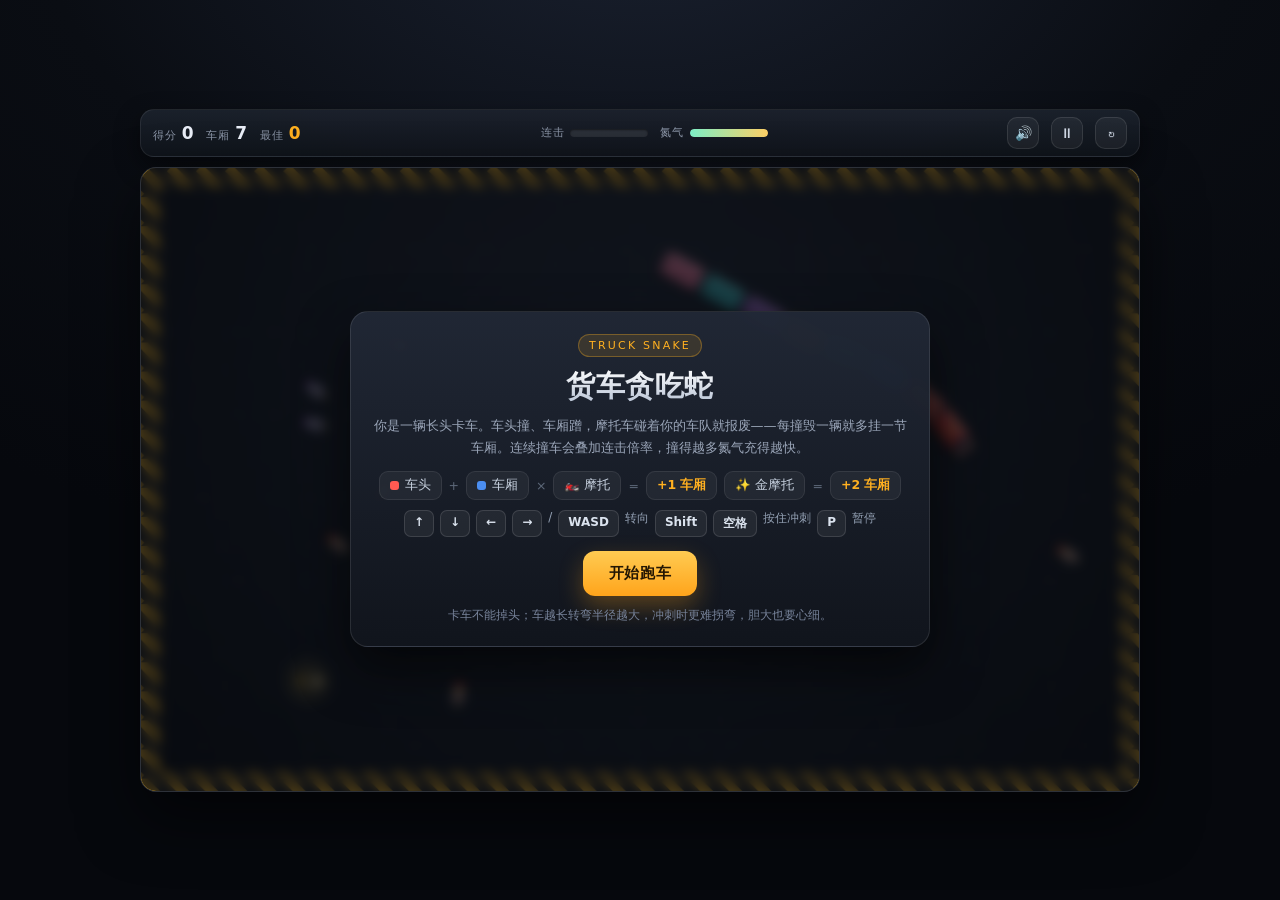
==== commit 58e488bd: "Add files via upload" ====
--- a/index.html
+++ b/index.html
@@ -60,6 +60,9 @@
 .dbtn:active,.dbtn.on{background:rgba(255,176,32,.22);border-color:rgba(255,176,32,.5)}
 .dbtn.boost{font-size:12px;font-weight:800;letter-spacing:.06em;color:#0f1a12;background:linear-gradient(180deg,#8ef0c8,#41c79a);border-color:rgba(140,240,200,.5)}
 .dbtn.boost.on{background:linear-gradient(180deg,#c8ffe9,#63e0b4)}
+.cheatbadge{display:none;align-items:center;font-size:11px;font-weight:800;letter-spacing:.08em;color:#241703;background:linear-gradient(180deg,#ffd76a,#ffb020);padding:4px 9px;border-radius:999px;box-shadow:0 0 12px rgba(255,176,32,.55);animation:cpulse 1.4s ease-in-out infinite}
+.cheatbadge.show{display:inline-flex}
+@keyframes cpulse{0%,100%{transform:scale(1)}50%{transform:scale(1.07)}}
 </style>
 </head>
 <body>
@@ -68,6 +71,7 @@
     <div class="stat">得分<b id="hudScore">0</b></div>
     <div class="stat">车厢<b id="hudCars">0</b></div>
     <div class="stat amber">最佳<b id="hudBest">0</b></div>
+    <div class="cheatbadge" id="cheatBadge">无敌模式</div>
     <div class="spacer"></div>
     <div class="meter combo" id="comboWrap"><span id="comboTxt">连击</span><i><em id="comboBar"></em></i></div>
     <div class="meter nitro" id="nitroWrap"><span>氮气</span><i><em id="nitroBar"></em></i></div>
@@ -180,6 +184,8 @@
   boostTick(){ this.noise(0.14,0.05,500,1800); },
   boostOff(){ this.blip(420,0.22,{type:'sawtooth',vol:0.06,slide:-260}); },
   crash(){ this.noise(0.6,0.34,1800,120); this.blip(170,0.5,{type:'sawtooth',vol:0.13,slide:-120}); },
+  cheatOn(){ [523,659,880,1174].forEach((f,i)=>this.blip(f,0.14,{type:'triangle',vol:0.09,delay:i*0.07})); },
+  cheatOff(){ [880,659,494].forEach((f,i)=>this.blip(f,0.13,{type:'triangle',vol:0.07,delay:i*0.07})); },
   go(){ this.blip(440,0.13,{type:'square',vol:0.06}); this.blip(680,0.16,{type:'square',vol:0.06,delay:0.12}); }
 };
 const S = {
@@ -189,6 +195,7 @@
   shake:0, hitStop:0, flash:0, flashColor:'#ffffff',
   combo:0, comboT:0, comboMax:0, nitro:0.45, boosting:false, boostTick:0,
   kills:0, spawnTimer:0, menuAngle:0, overT:0, reason:'', markT:0, smokeT:0,
+  invincible:false, cheatUsed:false, wallFxT:0,
   wheelL:{x:0,y:0}, wheelR:{x:0,y:0}, wheelsReady:false
 };
 try { S.best = parseInt(localStorage.getItem('truck-snake-best')||'0',10) || 0; } catch(e){ S.best = 0; }
@@ -214,6 +221,7 @@
   S.rings.length = 0; S.marks.length = 0; S.flashes.length = 0;
   S.shake = 0; S.hitStop = 0; S.flash = 0; S.spawnTimer = 0.2; S.reason = '';
   S.combo = 0; S.comboT = 0; S.comboMax = 0; S.nitro = 0.45;
+  S.cheatUsed = !!S.invincible; S.wallFxT = 0;
   S.boosting = false; S.boostTick = 0; S.kills = 0; S.overT = 0;
   S.bikes.length = 0;
   placeHead(AR.x + AR.w*0.5 - 190, AR.y + AR.h*0.5, 0, 1);
@@ -386,7 +394,18 @@
   sampleMarks(dt);
   sampleSmoke(dt);
   const h = S.head, pad = 20;
-  if(h.x < AR.x+pad || h.x > AR.x+AR.w-pad || h.y < AR.y+pad || h.y > AR.y+AR.h-pad) crash('wall');
+  const oX = h.x < AR.x+pad || h.x > AR.x+AR.w-pad;
+  const oY = h.y < AR.y+pad || h.y > AR.y+AR.h-pad;
+  if(oX || oY){
+    if(S.invincible){
+      if(oX) h.x = clamp(h.x, AR.x+pad, AR.x+AR.w-pad);
+      if(oY) h.y = clamp(h.y, AR.y+pad, AR.y+AR.h-pad);
+      if(S.wallFxT <= 0){
+        S.wallFxT = 0.1;
+        burst(h.x, h.y, '#ffd166', 6);
+      }
+    } else crash('wall');
+  }
 }
 
 function stepMenu(dt){
@@ -441,6 +460,7 @@
     }
     if(S.mode !== 'play') return;
   }
+  if(S.invincible) return;
   const h = S.head;
   for(let i=1;i<S.body.length;i++){
     const s = S.body[i];
@@ -496,7 +516,7 @@
   burst(S.head.x, S.head.y, '#ffe08a', 16);
   addRing(S.head.x, S.head.y, '255,138,61', 150);
   Sound.crash();
-  if(S.score > S.best){
+  if(!S.cheatUsed && S.score > S.best){
     S.best = S.score;
     try { localStorage.setItem('truck-snake-best', String(S.best)); } catch(e){}
   }
@@ -585,6 +605,7 @@
   }
   if(e.key === 'Shift'){ boostKey = true; return; }
   if(e.key === 'p' || e.key === 'P' || e.key === 'Escape'){ e.preventDefault(); togglePause(); }
+  if(e.key === 'm' || e.key === 'M'){ e.preventDefault(); toggleInvincible(); return; }
   if(e.key === 'r' || e.key === 'R'){ startGame(); }
 }, {passive:false});
 
@@ -719,6 +740,15 @@
 function drawCab(x,y,a){
   ctx.save();
   ctx.translate(x,y); ctx.rotate(a);
+  if(S.invincible){
+    ctx.save();
+    ctx.shadowColor = 'rgba(255,209,102,.95)';
+    ctx.shadowBlur = 16 + 8*Math.abs(Math.sin(S.t*6));
+    ctx.strokeStyle = 'rgba(255,209,102,.85)';
+    ctx.lineWidth = 2.4;
+    ctx.beginPath(); ctx.arc(0,0,31,0,TAU); ctx.stroke();
+    ctx.restore();
+  }
   if(S.boosting){
     for(let i=-1;i<=1;i+=2){
       const f = 0.7 + Math.random()*0.7;
@@ -909,6 +939,15 @@
   drawFlashes();
   for(let i=S.body.length-1;i>=0;i--) drawTrailer(S.body[i].x, S.body[i].y, S.body[i].a, i);
   drawCab(S.head.x, S.head.y, S.head.angle);
+  if(S.invincible){
+    ctx.save();
+    ctx.globalAlpha = 0.5 + 0.32*Math.abs(Math.sin(S.t*5));
+    ctx.font = '800 15px "Segoe UI",system-ui,sans-serif';
+    ctx.textAlign = 'center'; ctx.textBaseline = 'middle';
+    ctx.fillStyle = '#ffd166';
+    ctx.fillText('无敌', S.head.x, S.head.y - 36);
+    ctx.restore();
+  }
   drawRings();
   drawParts();
   drawTexts();
@@ -926,6 +965,7 @@
   S.t += dt;
   S.shake = Math.max(0, S.shake - dt*2.4);
   S.flash = Math.max(0, S.flash - dt*2.0);
+  if(S.wallFxT > 0) S.wallFxT -= dt;
   if(S.comboT > 0){
     S.comboT -= dt;
     if(S.comboT <= 0){ S.comboT = 0; S.combo = 0; }
@@ -937,7 +977,7 @@
     if(S.boosting && !was) Sound.boostOn();
     if(!S.boosting && was) Sound.boostOff();
     if(S.boosting){
-      S.nitro = Math.max(0, S.nitro - BOOST_DRAIN*dt);
+      S.nitro = S.invincible ? 1 : Math.max(0, S.nitro - BOOST_DRAIN*dt);
       S.boostTick -= dt;
       if(S.boostTick <= 0){ S.boostTick = 0.12; Sound.boostTick(); }
     } else S.boostTick = 0;
@@ -1023,10 +1063,10 @@
 
 function showGameOver(){
   const reason = S.reason === 'wall' ? '撞上了护栏' : (S.reason === 'bike' ? '被摩托车撞上了车厢' : '咬到了自己的车厢');
-  const isBest = S.score >= S.best && S.score > 0;
+  const isBest = !S.cheatUsed && S.score >= S.best && S.score > 0;
   showVeil(
     '<div class="card">' +
-      '<div class="badge">' + (isBest ? 'NEW RECORD' : '撞车现场') + '</div>' +
+      '<div class="badge">' + (S.cheatUsed ? '无敌模式 · 不计最佳' : (isBest ? 'NEW RECORD' : '撞车现场')) + '</div>' +
       '<h1>撞车了</h1>' +
       '<p class="sub">' + reason + '。下次把车头留出转弯空间，长车头转弯半径可不小。</p>' +
       '<div class="ostats">' +
@@ -1054,6 +1094,17 @@
       '</div>' +
     '</div>'
   );
+}
+
+function toggleInvincible(){
+  S.invincible = !S.invincible;
+  if(S.invincible) S.cheatUsed = true;
+  const badge = $('#cheatBadge');
+  if(badge) badge.classList.toggle('show', S.invincible);
+  if(S.invincible){ S.nitro = 1; S.hitStop = 0.06; Sound.cheatOn(); }
+  else Sound.cheatOff();
+  addText(S.head.x, S.head.y - 48, S.invincible ? '无敌模式 ON' : '无敌模式 OFF', '按 M 切换', S.invincible ? '#ffd166' : '#9aa5b8');
+  S.shake = Math.min(1.2, S.shake + 0.3);
 }
 
 function startGame(){
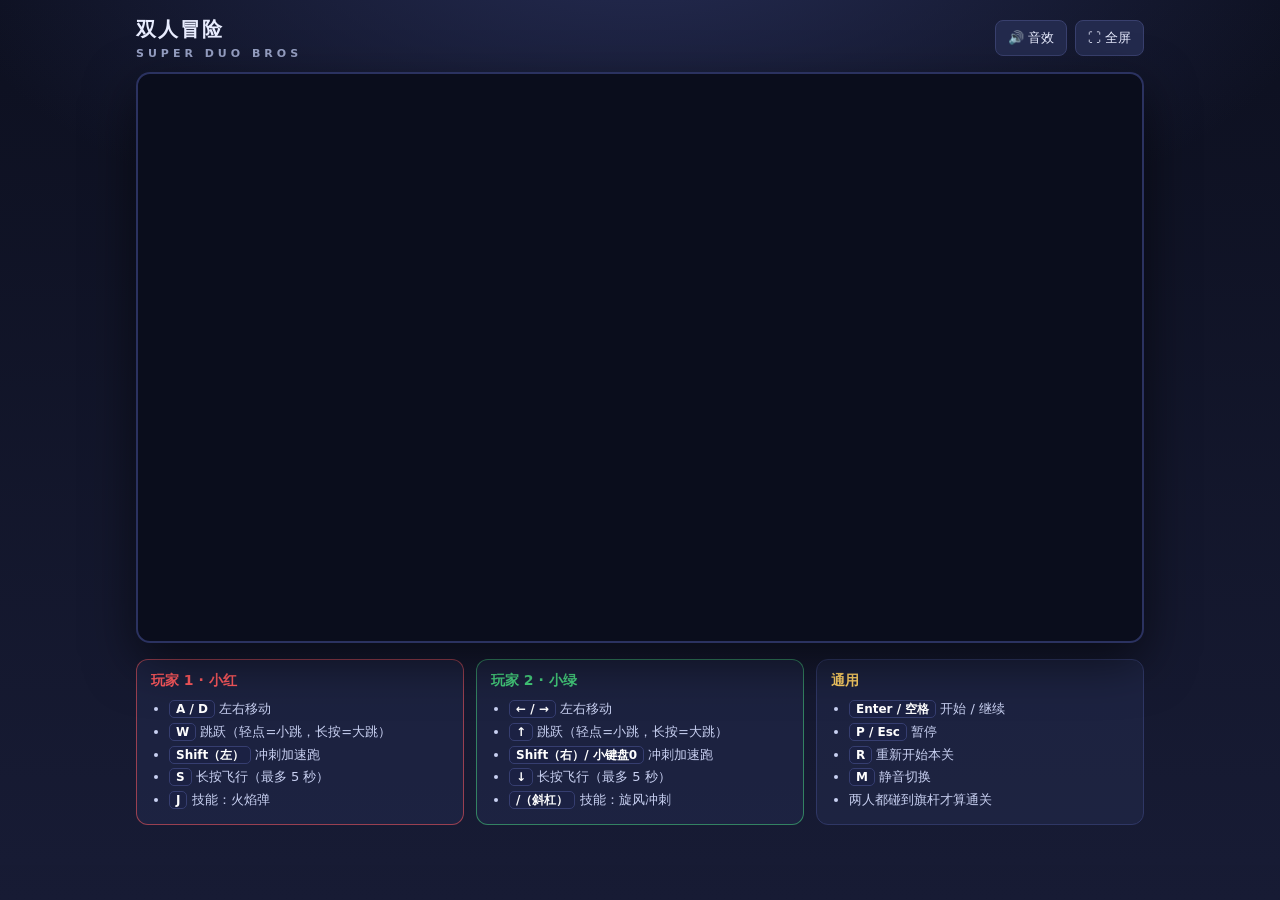
==== commit 894b9a59: "Add files via upload" ====
--- a/index.html
+++ b/index.html
@@ -1,1154 +1,66 @@
 <!DOCTYPE html>
 <html lang="zh-CN">
 <head>
-<meta charset="UTF-8" />
-<meta name="viewport" content="width=device-width, initial-scale=1, maximum-scale=1, user-scalable=no, viewport-fit=cover" />
-<title>货车贪吃蛇 · Truck Snake</title>
-<style>
-*{box-sizing:border-box;-webkit-tap-highlight-color:transparent;user-select:none}
-html,body{height:100%}
-body{margin:0;background:radial-gradient(1100px 700px at 50% -12%,#1a2130 0%,#0a0d13 55%,#06080d 100%);color:#e9eef7;font-family:"Segoe UI",system-ui,-apple-system,"PingFang SC","Microsoft YaHei",sans-serif;display:flex;flex-direction:column;align-items:center;justify-content:center;min-height:100dvh;padding:12px;gap:10px;overflow:hidden}
-.wrap{width:min(100%,1000px,calc((100dvh - 156px) * 1.6));display:flex;flex-direction:column;gap:10px}
-.bar{display:flex;align-items:center;gap:12px;padding:7px 12px;border-radius:14px;background:linear-gradient(180deg,rgba(28,34,45,.92),rgba(16,20,27,.92));border:1px solid rgba(255,255,255,.08);box-shadow:0 10px 26px rgba(0,0,0,.45);flex-wrap:wrap}
-.stat{display:flex;align-items:baseline;gap:5px;font-size:11px;color:#8b95a7;letter-spacing:.08em}
-.stat b{font-size:17px;color:#e9eef7;font-variant-numeric:tabular-nums;font-weight:800}
-.stat.amber b{color:#ffb020}
-.spacer{flex:1}
-.meter{display:flex;align-items:center;gap:6px;font-size:11px;color:#8b95a7;letter-spacing:.06em}
-.meter i{display:block;width:78px;height:8px;border-radius:99px;background:rgba(255,255,255,.09);overflow:hidden;box-shadow:inset 0 1px 2px rgba(0,0,0,.5)}
-.meter em{display:block;height:100%;width:0%;border-radius:99px;background:linear-gradient(90deg,#63d3ff,#3b7ff0)}
-.meter.nitro em{background:linear-gradient(90deg,#7ef0c8,#ffd166)}
-.meter.nitro.full em{box-shadow:0 0 10px rgba(255,209,102,.9)}
-.meter.combo em{background:linear-gradient(90deg,#ffd166,#ff7a3d)}
-.meter.combo.on{color:#ffd166;font-weight:800}
-.meter.combo.on i{background:rgba(255,209,102,.18)}
-.iconbtn{width:32px;height:32px;border-radius:10px;border:1px solid rgba(255,255,255,.1);background:rgba(255,255,255,.05);color:#cfd7e4;font-size:14px;line-height:1;cursor:pointer;display:grid;place-items:center;transition:.15s;flex:0 0 auto}
-.iconbtn:hover{background:rgba(255,255,255,.13);color:#fff}
-.iconbtn:active{transform:scale(.93)}
-.stage{position:relative;width:100%;aspect-ratio:960/600;border-radius:16px;overflow:hidden;border:1px solid rgba(255,255,255,.1);box-shadow:0 26px 60px rgba(0,0,0,.55);background:#151a22}
-canvas{display:block;width:100%;height:100%;touch-action:none}
-.veil{position:absolute;inset:0;display:none;align-items:center;justify-content:center;padding:16px;background:rgba(8,11,16,.7);-webkit-backdrop-filter:blur(6px);backdrop-filter:blur(6px);z-index:5}
-.veil.show{display:flex}
-.card{width:min(580px,100%);text-align:center;padding:22px;border-radius:18px;background:linear-gradient(180deg,rgba(33,40,54,.97),rgba(17,21,29,.97));border:1px solid rgba(255,255,255,.1);box-shadow:0 22px 50px rgba(0,0,0,.6);animation:pop .26s cubic-bezier(.2,1.2,.4,1)}
-@keyframes pop{from{opacity:0;transform:translateY(10px) scale(.96)}to{opacity:1;transform:none}}
-.badge{display:inline-block;font-size:11px;letter-spacing:.2em;color:#ffb020;background:rgba(255,176,32,.12);border:1px solid rgba(255,176,32,.32);padding:4px 10px;border-radius:999px;margin-bottom:10px}
-h1{margin:0 0 8px;font-size:29px;letter-spacing:.02em;background:linear-gradient(180deg,#fff,#b3bfd2);-webkit-background-clip:text;background-clip:text;color:transparent}
-.sub{margin:0 0 12px;font-size:13px;line-height:1.7;color:#9aa5b8}
-.legend{display:flex;flex-wrap:wrap;gap:7px;align-items:center;justify-content:center;font-size:12.5px;color:#c6d0de;margin-bottom:10px}
-.lg{display:inline-flex;align-items:center;gap:6px;background:rgba(255,255,255,.05);border:1px solid rgba(255,255,255,.08);padding:5px 10px;border-radius:9px}
-.lg b{color:#ffb020}
-.dot{width:9px;height:9px;border-radius:3px;display:inline-block}
-.dot.red{background:#ff5a52}.dot.blue{background:#4b8ef0}
-.arrow{color:#5d6879}
-.keys{display:flex;flex-wrap:wrap;gap:6px;justify-content:center;margin-bottom:14px;font-size:12px;color:#93a0b3}
-.key{padding:4px 9px;border-radius:7px;background:rgba(255,255,255,.06);border:1px solid rgba(255,255,255,.12);font-weight:700;color:#dbe3ee}
-.btn{font:inherit;font-weight:800;letter-spacing:.04em;border:0;cursor:pointer;padding:13px 26px;border-radius:12px;font-size:15px;transition:.15s}
-.btn.primary{color:#241703;background:linear-gradient(180deg,#ffcb52,#ffa41b);box-shadow:0 10px 24px rgba(255,164,27,.3)}
-.btn.primary:hover{filter:brightness(1.07)}
-.btn.primary:active{transform:translateY(1px)}
-.btn.ghost{color:#cfd7e4;background:rgba(255,255,255,.07);border:1px solid rgba(255,255,255,.14)}
-.hint{margin-top:11px;font-size:12px;color:#77839a}
-.ostats{display:grid;grid-template-columns:repeat(auto-fit,minmax(96px,1fr));gap:10px;margin:4px 0 16px}
-.ostat{background:rgba(255,255,255,.05);border:1px solid rgba(255,255,255,.08);border-radius:12px;padding:10px 8px}
-.ostat span{display:block;font-size:11px;color:#8b95a7;letter-spacing:.1em;margin-bottom:4px}
-.ostat b{font-size:20px;font-variant-numeric:tabular-nums}
-.ostat.amber b{color:#ffb020}
-.row{display:flex;gap:10px;justify-content:center;flex-wrap:wrap}
-.dpad{display:none;grid-template-columns:repeat(3,58px);grid-template-rows:repeat(3,58px);gap:6px;justify-content:center;margin-top:2px}
-body.touch .dpad{display:grid}
-.dbtn{border-radius:14px;border:1px solid rgba(255,255,255,.12);background:rgba(255,255,255,.07);color:#cfd7e4;font-size:17px;display:grid;place-items:center;cursor:pointer}
-.dbtn:active,.dbtn.on{background:rgba(255,176,32,.22);border-color:rgba(255,176,32,.5)}
-.dbtn.boost{font-size:12px;font-weight:800;letter-spacing:.06em;color:#0f1a12;background:linear-gradient(180deg,#8ef0c8,#41c79a);border-color:rgba(140,240,200,.5)}
-.dbtn.boost.on{background:linear-gradient(180deg,#c8ffe9,#63e0b4)}
-.cheatbadge{display:none;align-items:center;font-size:11px;font-weight:800;letter-spacing:.08em;color:#241703;background:linear-gradient(180deg,#ffd76a,#ffb020);padding:4px 9px;border-radius:999px;box-shadow:0 0 12px rgba(255,176,32,.55);animation:cpulse 1.4s ease-in-out infinite}
-.cheatbadge.show{display:inline-flex}
-@keyframes cpulse{0%,100%{transform:scale(1)}50%{transform:scale(1.07)}}
-</style>
+<meta charset="utf-8" />
+<meta name="viewport" content="width=device-width, initial-scale=1, maximum-scale=1" />
+<title>双人冒险 · Super Duo Bros</title>
+<link rel="stylesheet" href="styles.css" />
 </head>
 <body>
-<div class="wrap">
-  <div class="bar">
-    <div class="stat">得分<b id="hudScore">0</b></div>
-    <div class="stat">车厢<b id="hudCars">0</b></div>
-    <div class="stat amber">最佳<b id="hudBest">0</b></div>
-    <div class="cheatbadge" id="cheatBadge">无敌模式</div>
-    <div class="spacer"></div>
-    <div class="meter combo" id="comboWrap"><span id="comboTxt">连击</span><i><em id="comboBar"></em></i></div>
-    <div class="meter nitro" id="nitroWrap"><span>氮气</span><i><em id="nitroBar"></em></i></div>
-    <div class="spacer"></div>
-    <button class="iconbtn" id="btnSound" title="音效开关">🔊</button>
-    <button class="iconbtn" id="btnPause" title="暂停 / 继续">⏸</button>
-    <button class="iconbtn" id="btnRestart" title="重新开始">↻</button>
+  <div id="app">
+    <header id="topbar">
+      <h1>双人冒险 <span class="sub">SUPER DUO BROS</span></h1>
+      <div class="topbtns">
+        <button id="btnMute" type="button" title="静音 / 开音效 (M)">🔊 音效</button>
+        <button id="btnFull" type="button" title="全屏">⛶ 全屏</button>
+      </div>
+    </header>
+
+    <div id="frame">
+      <canvas id="game" width="960" height="544"></canvas>
+      <pre id="debug" hidden></pre>
+    </div>
+
+    <section id="legend">
+      <div class="card p1">
+        <div class="who">玩家 1 · 小红</div>
+        <ul>
+          <li><b>A / D</b> 左右移动</li>
+          <li><b>W</b> 跳跃（轻点=小跳，长按=大跳）</li>
+          <li><b>Shift（左）</b> 冲刺加速跑</li>
+          <li><b>S</b> 长按飞行（最多 5 秒）</li>
+          <li><b>J</b> 技能：火焰弹</li>
+        </ul>
+      </div>
+      <div class="card p2">
+        <div class="who">玩家 2 · 小绿</div>
+        <ul>
+          <li><b>← / →</b> 左右移动</li>
+          <li><b>↑</b> 跳跃（轻点=小跳，长按=大跳）</li>
+          <li><b>Shift（右）/ 小键盘0</b> 冲刺加速跑</li>
+          <li><b>↓</b> 长按飞行（最多 5 秒）</li>
+          <li><b>/（斜杠）</b> 技能：旋风冲刺</li>
+        </ul>
+      </div>
+      <div class="card other">
+        <div class="who">通用</div>
+        <ul>
+          <li><b>Enter / 空格</b> 开始 / 继续</li>
+          <li><b>P / Esc</b> 暂停</li>
+          <li><b>R</b> 重新开始本关</li>
+          <li><b>M</b> 静音切换</li>
+          <li>两人都碰到旗杆才算通关</li>
+        </ul>
+      </div>
+    </section>
   </div>
-  <div class="stage">
-    <canvas id="game" width="960" height="600"></canvas>
-    <div class="veil" id="veil"></div>
-  </div>
-  <div class="dpad" id="dpad">
-    <button class="dbtn" data-dir="up" style="grid-area:1/2">▲</button>
-    <button class="dbtn" data-dir="left" style="grid-area:2/1">◀</button>
-    <button class="dbtn" data-dir="right" style="grid-area:2/3">▶</button>
-    <button class="dbtn" data-dir="down" style="grid-area:3/2">▼</button>
-    <button class="dbtn boost" id="btnBoost" style="grid-area:3/3">冲刺</button>
-  </div>
-</div>
-<script>
-(function(){
-'use strict';
 
-const $ = s => document.querySelector(s);
-const clamp = (v,a,b) => v<a?a:(v>b?b:v);
-const rnd = (a,b) => a + Math.random()*(b-a);
-const pick = a => a[(Math.random()*a.length)|0];
-const TAU = Math.PI*2;
-const angDiff = (a,b) => { let d=(a-b+Math.PI)%TAU; if(d<0) d+=TAU; return d-Math.PI; };
-const rotToward = (c,t,step) => { const d=angDiff(t,c); return Math.abs(d)<=step ? t : c+Math.sign(d)*step; };
-function rr(g,x,y,w,h,r){
-  r = Math.min(r, Math.abs(w)/2, Math.abs(h)/2);
-  g.beginPath(); g.moveTo(x+r,y);
-  g.arcTo(x+w,y,x+w,y+h,r); g.arcTo(x+w,y+h,x,y+h,r);
-  g.arcTo(x,y+h,x,y,r); g.arcTo(x,y,x+w,y,r); g.closePath();
-}
-
-const cv = $('#game');
-const ctx = cv.getContext('2d');
-const W = cv.width, H = cv.height;
-const WALL = 18;
-const AR = { x:WALL, y:WALL, w:W-WALL*2, h:H-WALL*2 };
-
-const SPACING = 44;
-const TURN = 5.2;
-const BASE_SPEED = 170;
-const SPEED_STEP = 2.0;
-const SPEED_MAX = 280;
-const MAX_SEG = 26;
-const COMBO_TIME = 2.6;
-const COMBO_MAX = 8;
-const BOOST_MUL = 1.72;
-const BOOST_TURN = 0.82;
-const BOOST_DRAIN = 0.33;
-const MARK_LIFE = 2.4;
-const TRAILER_DEATH = false;
-const PAL = ['#e2574c','#4b8ef0','#3fb27f','#e0a33e','#a86ede','#38bdc4','#ef7ba0','#7cc157'];
-const Sound = {
-  on:true, ac:null, master:null,
-  init(){
-    if(this.ac) return;
-    const AC = window.AudioContext || window.webkitAudioContext;
-    if(!AC) return;
-    this.ac = new AC();
-    this.master = this.ac.createGain();
-    this.master.gain.value = 0.42;
-    this.master.connect(this.ac.destination);
-  },
-  resume(){ if(this.ac && this.ac.state === 'suspended') this.ac.resume(); },
-  blip(freq,dur,opt){
-    opt = opt || {};
-    if(!this.on || !this.ac) return;
-    const t0 = this.ac.currentTime + (opt.delay||0);
-    const o = this.ac.createOscillator(), g = this.ac.createGain();
-    o.type = opt.type || 'square';
-    o.frequency.setValueAtTime(freq,t0);
-    if(opt.slide) o.frequency.exponentialRampToValueAtTime(Math.max(30,freq+opt.slide), t0+dur);
-    g.gain.setValueAtTime(0.0001,t0);
-    g.gain.linearRampToValueAtTime(opt.vol||0.07, t0+0.012);
-    g.gain.exponentialRampToValueAtTime(0.0001, t0+dur);
-    o.connect(g); g.connect(this.master);
-    o.start(t0); o.stop(t0+dur+0.03);
-  },
-  noise(dur,vol,from,to){
-    if(!this.on || !this.ac) return;
-    const t0 = this.ac.currentTime;
-    const len = Math.floor(this.ac.sampleRate*dur);
-    const buf = this.ac.createBuffer(1,len,this.ac.sampleRate);
-    const d = buf.getChannelData(0);
-    for(let i=0;i<len;i++) d[i] = (Math.random()*2-1)*Math.pow(1-i/len,2);
-    const s = this.ac.createBufferSource(); s.buffer = buf;
-    const f = this.ac.createBiquadFilter(); f.type = 'lowpass';
-    f.frequency.setValueAtTime(from||1500,t0);
-    f.frequency.exponentialRampToValueAtTime(to||180,t0+dur);
-    const g = this.ac.createGain(); g.gain.value = vol;
-    s.connect(f); f.connect(g); g.connect(this.master); s.start(t0);
-  },
-  hit(combo){
-    const f = 520 + Math.min(combo,10)*62;
-    this.blip(f,0.07,{type:'square',vol:0.05});
-    this.blip(f*1.5,0.11,{type:'square',vol:0.045,delay:0.05});
-  },
-  crunch(){
-    this.noise(0.16,0.20,2400,300);
-    this.blip(150,0.09,{type:'triangle',vol:0.05});
-  },
-  gold(){ [523,659,784,1046,1318].forEach((f,i)=>this.blip(f,0.13,{type:'triangle',vol:0.08,delay:i*0.06})); },
-  boostOn(){ this.blip(180,0.42,{type:'sawtooth',vol:0.09,slide:520}); this.noise(0.3,0.1,900,2400); },
-  boostTick(){ this.noise(0.14,0.05,500,1800); },
-  boostOff(){ this.blip(420,0.22,{type:'sawtooth',vol:0.06,slide:-260}); },
-  crash(){ this.noise(0.6,0.34,1800,120); this.blip(170,0.5,{type:'sawtooth',vol:0.13,slide:-120}); },
-  cheatOn(){ [523,659,880,1174].forEach((f,i)=>this.blip(f,0.14,{type:'triangle',vol:0.09,delay:i*0.07})); },
-  cheatOff(){ [880,659,494].forEach((f,i)=>this.blip(f,0.13,{type:'triangle',vol:0.07,delay:i*0.07})); },
-  go(){ this.blip(440,0.13,{type:'square',vol:0.06}); this.blip(680,0.16,{type:'square',vol:0.06,delay:0.12}); }
-};
-const S = {
-  mode:'menu', t:0, score:0, best:0, trailers:0,
-  head:{x:0,y:0,angle:0}, targetAngle:0, speed:BASE_SPEED,
-  trail:[], body:[], bikes:[], parts:[], texts:[], rings:[], marks:[], flashes:[],
-  shake:0, hitStop:0, flash:0, flashColor:'#ffffff',
-  combo:0, comboT:0, comboMax:0, nitro:0.45, boosting:false, boostTick:0,
-  kills:0, spawnTimer:0, menuAngle:0, overT:0, reason:'', markT:0, smokeT:0,
-  invincible:false, cheatUsed:false, wallFxT:0,
-  wheelL:{x:0,y:0}, wheelR:{x:0,y:0}, wheelsReady:false
-};
-try { S.best = parseInt(localStorage.getItem('truck-snake-best')||'0',10) || 0; } catch(e){ S.best = 0; }
-
-function speedFor(n){ return Math.min(SPEED_MAX, BASE_SPEED + n*SPEED_STEP); }
-function curSpeed(){ return speedFor(S.trailers) * (S.boosting ? BOOST_MUL : 1); }
-function bikeTarget(){ return Math.min(8, 4 + Math.floor(S.trailers/5)); }
-
-function placeHead(x,y,angle,segs){
-  S.head = {x:x,y:y,angle:angle};
-  S.targetAngle = angle;
-  S.trailers = segs;
-  S.speed = speedFor(segs);
-  S.trail.length = 0;
-  const need = segs*SPACING + 380;
-  for(let d=need; d>=0; d-=8) S.trail.push({ x:x-Math.cos(angle)*d, y:y-Math.sin(angle)*d });
-  S.body = computeBody();
-  S.wheelsReady = false;
-}
-
-function resetGame(){
-  S.score = 0; S.parts.length = 0; S.texts.length = 0;
-  S.rings.length = 0; S.marks.length = 0; S.flashes.length = 0;
-  S.shake = 0; S.hitStop = 0; S.flash = 0; S.spawnTimer = 0.2; S.reason = '';
-  S.combo = 0; S.comboT = 0; S.comboMax = 0; S.nitro = 0.45;
-  S.cheatUsed = !!S.invincible; S.wallFxT = 0;
-  S.boosting = false; S.boostTick = 0; S.kills = 0; S.overT = 0;
-  S.bikes.length = 0;
-  placeHead(AR.x + AR.w*0.5 - 190, AR.y + AR.h*0.5, 0, 1);
-  for(let i=0;i<4;i++) spawnBike(true);
-  S.mode = 'play';
-  syncHUD();
-}
-
-function setupMenu(){
-  S.score = 0; S.parts.length = 0; S.texts.length = 0;
-  S.rings.length = 0; S.marks.length = 0; S.flashes.length = 0;
-  S.shake = 0; S.hitStop = 0; S.flash = 0; S.spawnTimer = 0.6;
-  S.combo = 0; S.comboT = 0; S.comboMax = 0; S.nitro = 1; S.boosting = false; S.kills = 0;
-  S.bikes.length = 0;
-  S.menuAngle = 0.2;
-  placeHead(AR.x + AR.w*0.5 + 170, AR.y + AR.h*0.5 - 130, 0.5, 7);
-  for(let i=0;i<6;i++) spawnBike(false);
-  S.mode = 'menu';
-  syncHUD();
-}
-
-function kindCfg(kind){
-  const k = 1 + S.trailers*0.008;
-  if(kind === 'racer') return { speed:rnd(112,134)*k, turn:4.3, color:'#ff5a52', helmet:'#ffe9a8', base:20, add:1 };
-  if(kind === 'gold') return { speed:rnd(72,92)*k, turn:3.5, color:'#ffc93c', helmet:'#2b2f3a', base:30, add:2 };
-  return { speed:rnd(52,78)*k, turn:2.9, color:pick(['#4b8ef0','#3fb27f','#a86ede','#38bdc4','#e0a33e']), helmet:'#e9eef7', base:10, add:1 };
-}
-
-function makeBike(x,y,ang,kind){
-  const cfg = kindCfg(kind);
-  S.bikes.push({ x:x, y:y, angle:ang, want:ang, wander:ang, wt:rnd(0,1.6), kind:kind,
-                 speed:cfg.speed, turn:cfg.turn, color:cfg.color, helmet:cfg.helmet,
-                 base:cfg.base, add:cfg.add, wob:rnd(0,TAU) });
-}
-
-function freeSpot(initial){
-  const minD = initial ? 250 : 190;
-  for(let a=0;a<80;a++){
-    const x = rnd(AR.x+46, AR.x+AR.w-46);
-    const y = rnd(AR.y+46, AR.y+AR.h-46);
-    if(Math.hypot(x-S.head.x, y-S.head.y) < minD) continue;
-    if(hitTruck(x,y) >= 0) continue;
-    let bad = false;
-    for(const b of S.bikes) if(Math.hypot(x-b.x,y-b.y) < 74){ bad = true; break; }
-    if(!bad) return { x:x, y:y };
-  }
-  return null;
-}
-
-function spawnBike(initial){
-  const spot = freeSpot(initial);
-  if(!spot) return;
-  const kind = Math.random() < 0.10 ? 'gold' : (Math.random() < 0.44 ? 'racer' : 'cruiser');
-  const ang = rnd(0,TAU);
-  makeBike(spot.x, spot.y, ang, kind);
-  if(kind !== 'gold' && S.bikes.length + 2 <= bikeTarget() && Math.random() < 0.3){
-    const a2 = ang + 1.7;
-    for(let i=1;i<=2;i++){
-      const ox = spot.x + Math.cos(a2)*48*i, oy = spot.y + Math.sin(a2)*48*i;
-      if(ox < AR.x+30 || ox > AR.x+AR.w-30 || oy < AR.y+30 || oy > AR.y+AR.h-30) break;
-      if(hitTruck(ox,oy) >= 0) break;
-      makeBike(ox, oy, ang, 'cruiser');
-    }
-  }
-}
-
-function updateBikes(dt){
-  const fleeK = Math.min(4.2, 1.9 + S.trailers*0.07);
-  for(const b of S.bikes){
-    b.wob += dt*7;
-    b.wt -= dt;
-    if(b.wt <= 0){ b.wt = rnd(0.7,1.9); b.wander += rnd(-1.25,1.25); }
-    let vx = Math.cos(b.wander), vy = Math.sin(b.wander);
-    const m = 120;
-    if(b.x-AR.x < m) vx += (m-(b.x-AR.x))/m * 2.3;
-    if(AR.x+AR.w-b.x < m) vx -= (m-(AR.x+AR.w-b.x))/m * 2.3;
-    if(b.y-AR.y < m) vy += (m-(b.y-AR.y))/m * 2.3;
-    if(AR.y+AR.h-b.y < m) vy -= (m-(AR.y+AR.h-b.y))/m * 2.3;
-    if(b.kind !== 'cruiser' && S.mode !== 'over'){
-      const dx = b.x-S.head.x, dy = b.y-S.head.y, d = Math.hypot(dx,dy) || 1;
-      if(d < 330){ const k = (1-d/330)*fleeK; vx += dx/d*k; vy += dy/d*k; }
-    }
-    b.angle = rotToward(b.angle, Math.atan2(vy,vx), b.turn*dt);
-    b.x += Math.cos(b.angle)*b.speed*dt;
-    b.y += Math.sin(b.angle)*b.speed*dt;
-    b.x = clamp(b.x, AR.x+14, AR.x+AR.w-14);
-    b.y = clamp(b.y, AR.y+14, AR.y+AR.h-14);
-  }
-  if(S.mode === 'play' || S.mode === 'menu'){
-    if(S.bikes.length < bikeTarget()){
-      S.spawnTimer -= dt;
-      if(S.spawnTimer <= 0){
-        spawnBike(false);
-        S.spawnTimer = S.bikes.length === 0 ? 0.15 : rnd(0.45,1.2);
-      }
-    } else S.spawnTimer = 0.4;
-  }
-}
-function computeBody(){
-  const out = [];
-  const n = S.trailers;
-  if(n <= 0) return out;
-  let target = SPACING, acc = 0;
-  let prev = S.head;
-  const tr = S.trail;
-  for(let i=tr.length-1;i>=0;i--){
-    const p = tr[i];
-    const dx = p.x-prev.x, dy = p.y-prev.y;
-    const d = Math.hypot(dx,dy);
-    if(d > 1e-6){
-      while(acc + d >= target && out.length < n){
-        const t = (target-acc)/d;
-        out.push({ x:prev.x+dx*t, y:prev.y+dy*t, a:Math.atan2(-dy,-dx) });
-        target += SPACING;
-      }
-    }
-    acc += d;
-    prev = p;
-    if(out.length >= n) break;
-  }
-  while(out.length < n){
-    const last = out.length ? out[out.length-1] : { x:S.head.x, y:S.head.y, a:S.head.angle };
-    out.push({ x:last.x-Math.cos(last.a)*SPACING, y:last.y-Math.sin(last.a)*SPACING, a:last.a });
-  }
-  return out;
-}
-
-function pushTrail(){
-  const tr = S.trail, h = S.head, last = tr[tr.length-1];
-  if(!last || Math.hypot(h.x-last.x, h.y-last.y) >= 4) tr.push({ x:h.x, y:h.y });
-  const need = S.trailers*SPACING + 420;
-  let acc = 0, i = tr.length-1;
-  while(i > 0 && acc < need){ acc += Math.hypot(tr[i].x-tr[i-1].x, tr[i].y-tr[i-1].y); i--; }
-  if(i > 0) tr.splice(0,i);
-}
-
-function boxHit(px,py,cx,cy,a,hw,hh,r){
-  const dx = px-cx, dy = py-cy;
-  const ca = Math.cos(a), sa = Math.sin(a);
-  const lx = dx*ca + dy*sa;
-  const ly = -dx*sa + dy*ca;
-  const ox = Math.max(Math.abs(lx)-hw, 0), oy = Math.max(Math.abs(ly)-hh, 0);
-  return ox*ox + oy*oy < r*r;
-}
-
-function hitTruck(px,py){
-  if(boxHit(px,py,S.head.x,S.head.y,S.head.angle,25,14,11)) return 0;
-  const b = S.body;
-  for(let i=0;i<b.length;i++){
-    const s = b[i];
-    const dx = px-s.x, dy = py-s.y;
-    if(dx*dx + dy*dy > 1521) continue;
-    if(boxHit(px,py,s.x,s.y,s.a,21,13,11)) return i+1;
-  }
-  return -1;
-}
-
-function stepHead(dt){
-  const dir = inputVector();
-  if(dir){
-    const a = Math.atan2(dir.y, dir.x);
-    if(S.trailers === 0 || Math.abs(angDiff(a, S.head.angle)) < 1.9) S.targetAngle = a;
-  }
-  const turn = TURN * (S.boosting ? BOOST_TURN : 1);
-  S.head.angle = rotToward(S.head.angle, S.targetAngle, turn*dt);
-  S.speed = curSpeed();
-  S.head.x += Math.cos(S.head.angle)*S.speed*dt;
-  S.head.y += Math.sin(S.head.angle)*S.speed*dt;
-  pushTrail();
-  sampleMarks(dt);
-  sampleSmoke(dt);
-  const h = S.head, pad = 20;
-  const oX = h.x < AR.x+pad || h.x > AR.x+AR.w-pad;
-  const oY = h.y < AR.y+pad || h.y > AR.y+AR.h-pad;
-  if(oX || oY){
-    if(S.invincible){
-      if(oX) h.x = clamp(h.x, AR.x+pad, AR.x+AR.w-pad);
-      if(oY) h.y = clamp(h.y, AR.y+pad, AR.y+AR.h-pad);
-      if(S.wallFxT <= 0){
-        S.wallFxT = 0.1;
-        burst(h.x, h.y, '#ffd166', 6);
-      }
-    } else crash('wall');
-  }
-}
-
-function stepMenu(dt){
-  S.menuAngle += 0.82*dt;
-  S.targetAngle = S.menuAngle;
-  S.head.angle = rotToward(S.head.angle, S.targetAngle, TURN*dt);
-  S.speed = speedFor(S.trailers);
-  S.head.x += Math.cos(S.head.angle)*S.speed*dt;
-  S.head.y += Math.sin(S.head.angle)*S.speed*dt;
-  S.head.x = clamp(S.head.x, AR.x+70, AR.x+AR.w-70);
-  S.head.y = clamp(S.head.y, AR.y+70, AR.y+AR.h-70);
-  pushTrail();
-  sampleMarks(dt);
-  S.body = computeBody();
-}
-
-function sampleMarks(dt){
-  const h = S.head;
-  const ca = Math.cos(h.angle), sa = Math.sin(h.angle);
-  const lx = -19, ly = 14.5;
-  const wl = { x:h.x + lx*ca - ly*sa, y:h.y + lx*sa + ly*ca };
-  const wr = { x:h.x + lx*ca + ly*sa, y:h.y + lx*sa - ly*ca };
-  S.markT -= dt;
-  const hard = S.boosting || Math.abs(angDiff(h.angle, S.targetAngle)) > 0.45;
-  if(S.wheelsReady && hard && S.markT <= 0){
-    S.markT = 0.05;
-    S.marks.push({ x1:S.wheelL.x, y1:S.wheelL.y, x2:wl.x, y2:wl.y, life:MARK_LIFE, max:MARK_LIFE });
-    S.marks.push({ x1:S.wheelR.x, y1:S.wheelR.y, x2:wr.x, y2:wr.y, life:MARK_LIFE, max:MARK_LIFE });
-    if(S.marks.length > 260) S.marks.splice(0,2);
-  }
-  S.wheelL = wl; S.wheelR = wr;
-  S.wheelsReady = true;
-}
-
-function sampleSmoke(dt){
-  S.smokeT -= dt;
-  const fast = S.speed > 212 || S.boosting;
-  if(!fast || S.smokeT > 0) return;
-  S.smokeT = S.boosting ? 0.03 : 0.09;
-  const h = S.head, ca = Math.cos(h.angle), sa = Math.sin(h.angle);
-  S.parts.push({ kind:'smoke', x:h.x-26*ca-8*sa, y:h.y-26*sa+8*ca,
-    vx:rnd(-16,16)-Math.cos(h.angle)*26, vy:rnd(-16,16)-Math.sin(h.angle)*26,
-    life:0.7, max:0.7, size:rnd(4,7), color:'#8d97a6', rot:0, vr:rnd(-2,2) });
-}
-
-function collide(){
-  for(let i=S.bikes.length-1;i>=0;i--){
-    const hit = hitTruck(S.bikes[i].x, S.bikes[i].y);
-    if(hit === 0) eatBike(i, 0);
-    else if(hit > 0){
-      if(TRAILER_DEATH) crash('bike'); else eatBike(i, hit);
-    }
-    if(S.mode !== 'play') return;
-  }
-  if(S.invincible) return;
-  const h = S.head;
-  for(let i=1;i<S.body.length;i++){
-    const s = S.body[i];
-    if(Math.hypot(h.x-s.x, h.y-s.y) < 24){ crash('self'); return; }
-  }
-}
-
-function eatBike(i, hit){
-  const b = S.bikes[i];
-  S.bikes.splice(i,1);
-  const gold = b.kind === 'gold';
-  S.trailers = Math.min(MAX_SEG, S.trailers + b.add);
-  S.combo = Math.min(99, S.combo + 1);
-  S.comboT = COMBO_TIME;
-  if(S.combo > S.comboMax) S.comboMax = S.combo;
-  const mult = Math.min(COMBO_MAX, S.combo);
-  const pts = b.base * mult;
-  S.score += pts;
-  S.kills++;
-  S.nitro = Math.min(1, S.nitro + 0.135);
-  burst(b.x, b.y, b.color, gold ? 28 : 15);
-  burst(b.x, b.y, '#ffd166', gold ? 12 : 6);
-  flingRider(b.x, b.y, b.helmet, b.color);
-  addRing(b.x, b.y, gold ? '255,209,102' : '255,255,255', gold ? 78 : 44);
-  if(hit > 0){
-    const t = S.body[hit-1];
-    if(t) S.flashes.push({ x:t.x, y:t.y, a:t.a, life:0.28, max:0.28 });
-    Sound.crunch();
-    Sound.hit(S.combo);
-  } else {
-    Sound.hit(S.combo);
-  }
-  if(gold){
-    Sound.gold();
-    S.flash = 0.34;
-    S.flashColor = '#ffd166';
-  }
-  addText(b.x, b.y - 6, '+' + pts, mult > 1 ? ('连击 x' + mult) : (hit > 0 ? '车厢扫中' : '撞毁'), gold ? '#ffd166' : '#ffffff');
-  S.shake = Math.min(1.2, S.shake + (gold ? 0.7 : 0.42));
-  S.hitStop = gold ? 0.085 : 0.05;
-  syncHUD();
-}
-
-function crash(reason){
-  if(S.mode !== 'play') return;
-  S.reason = reason;
-  S.mode = 'over';
-  S.shake = 1.6;
-  S.flash = 0.35;
-  S.flashColor = '#ff8a3d';
-  S.overT = 1.5;
-  burst(S.head.x, S.head.y, '#ff8a3d', 34);
-  burst(S.head.x, S.head.y, '#ffe08a', 16);
-  addRing(S.head.x, S.head.y, '255,138,61', 150);
-  Sound.crash();
-  if(!S.cheatUsed && S.score > S.best){
-    S.best = S.score;
-    try { localStorage.setItem('truck-snake-best', String(S.best)); } catch(e){}
-  }
-  syncHUD();
-  setTimeout(function(){ if(S.mode === 'over') showGameOver(); }, 800);
-}
-
-function burst(x,y,color,n){
-  for(let i=0;i<n;i++){
-    const a = rnd(0,TAU), s = rnd(50,300);
-    S.parts.push({ kind:'spark', x:x, y:y, vx:Math.cos(a)*s, vy:Math.sin(a)*s,
-      life:rnd(0.3,0.8), max:0.8, size:rnd(2,5.5), color:color, rot:rnd(0,TAU), vr:rnd(-10,10) });
-  }
-}
-
-function flingRider(x,y,helmet,color){
-  const a = rnd(0,TAU), s = rnd(120,240);
-  S.parts.push({ kind:'rider', x:x, y:y, vx:Math.cos(a)*s, vy:Math.sin(a)*s,
-    life:0.9, max:0.9, size:5, color:color, color2:helmet, rot:0, vr:rnd(-14,14) });
-}
-
-function addRing(x,y,rgb,r1){
-  S.rings.push({ x:x, y:y, r0:6, r1:r1, life:0.45, max:0.45, rgb:rgb });
-}
-
-function addText(x,y,text,sub,color){
-  S.texts.push({ x:x, y:y, text:text, sub:sub||'', life:1.15, max:1.15, color:color });
-}
-
-function updateEffects(dt){
-  const damp = Math.pow(0.16, dt);
-  for(let i=S.parts.length-1;i>=0;i--){
-    const p = S.parts[i];
-    p.life -= dt;
-    if(p.life <= 0){ S.parts.splice(i,1); continue; }
-    p.x += p.vx*dt; p.y += p.vy*dt;
-    if(p.kind === 'smoke'){
-      const d2 = Math.pow(0.35, dt);
-      p.vx *= d2; p.vy *= d2;
-      p.size += dt*24;
-    } else {
-      p.vx *= damp; p.vy *= damp;
-    }
-    p.rot += p.vr*dt;
-  }
-  for(let i=S.rings.length-1;i>=0;i--){ S.rings[i].life -= dt; if(S.rings[i].life <= 0) S.rings.splice(i,1); }
-  for(let i=S.marks.length-1;i>=0;i--){ S.marks[i].life -= dt; if(S.marks[i].life <= 0) S.marks.splice(i,1); }
-  for(let i=S.flashes.length-1;i>=0;i--){ S.flashes[i].life -= dt; if(S.flashes[i].life <= 0) S.flashes.splice(i,1); }
-  for(let i=S.texts.length-1;i>=0;i--){
-    const t = S.texts[i];
-    t.life -= dt; t.y -= 44*dt;
-    if(t.life <= 0) S.texts.splice(i,1);
-  }
-}
-const keys = { up:false, down:false, left:false, right:false };
-let touchDir = null, swipe = null, boostKey = false, boostBtn = false, boostPtr = false;
-function boostInput(){ return boostKey || boostBtn || boostPtr; }
-
-function inputVector(){
-  if(touchDir) return touchDir;
-  let x = 0, y = 0;
-  if(keys.up) y -= 1;
-  if(keys.down) y += 1;
-  if(keys.left) x -= 1;
-  if(keys.right) x += 1;
-  if(x === 0 && y === 0) return null;
-  const m = Math.hypot(x,y);
-  return { x:x/m, y:y/m };
-}
-
-const KEYMAP = {
-  ArrowUp:'up', ArrowDown:'down', ArrowLeft:'left', ArrowRight:'right',
-  w:'up', a:'left', s:'down', d:'right', W:'up', A:'left', S:'down', D:'right'
-};
-
-window.addEventListener('keydown', function(e){
-  Sound.init(); Sound.resume();
-  const k = KEYMAP[e.key];
-  if(k){ keys[k] = true; e.preventDefault(); return; }
-  if(e.key === ' ' || e.key === 'Spacebar'){
-    e.preventDefault();
-    if(S.mode === 'menu' || S.mode === 'over'){ startGame(); return; }
-    if(S.mode === 'pause'){ togglePause(); return; }
-    boostKey = true;
-    return;
-  }
-  if(e.key === 'Shift'){ boostKey = true; return; }
-  if(e.key === 'p' || e.key === 'P' || e.key === 'Escape'){ e.preventDefault(); togglePause(); }
-  if(e.key === 'm' || e.key === 'M'){ e.preventDefault(); toggleInvincible(); return; }
-  if(e.key === 'r' || e.key === 'R'){ startGame(); }
-}, {passive:false});
-
-window.addEventListener('keyup', function(e){
-  const k = KEYMAP[e.key];
-  if(k) keys[k] = false;
-  if(e.key === ' ' || e.key === 'Spacebar' || e.key === 'Shift') boostKey = false;
-});
-window.addEventListener('blur', function(){
-  for(const k in keys) keys[k] = false;
-  touchDir = null; boostKey = false; boostBtn = false; boostPtr = false;
-});
-
-cv.addEventListener('pointerdown', function(e){
-  Sound.init(); Sound.resume();
-  swipe = { id:e.pointerId, x:e.clientX, y:e.clientY };
-  boostPtr = true;
-});
-cv.addEventListener('pointermove', function(e){
-  if(!swipe || e.pointerId !== swipe.id) return;
-  const dx = e.clientX-swipe.x, dy = e.clientY-swipe.y;
-  const m = Math.hypot(dx,dy);
-  if(m < 22) return;
-  touchDir = { x:dx/m, y:dy/m };
-  boostPtr = false;
-});
-function endSwipe(e){ if(swipe && e.pointerId === swipe.id){ swipe = null; touchDir = null; boostPtr = false; } }
-cv.addEventListener('pointerup', endSwipe);
-cv.addEventListener('pointercancel', endSwipe);
-
-const dpad = $('#dpad');
-Array.prototype.forEach.call(dpad.querySelectorAll('.dbtn'), function(btn){
-  const dir = btn.getAttribute('data-dir');
-  if(dir){
-    function set(v){ keys[dir] = v; btn.classList.toggle('on', v); }
-    btn.addEventListener('pointerdown', function(e){
-      e.preventDefault(); Sound.init(); Sound.resume(); set(true);
-      if(btn.setPointerCapture) btn.setPointerCapture(e.pointerId);
-    });
-    ['pointerup','pointercancel','pointerleave'].forEach(function(ev){
-      btn.addEventListener(ev, function(){ set(false); });
-    });
-  }
-});
-const boostBtnEl = $('#btnBoost');
-boostBtnEl.addEventListener('pointerdown', function(e){
-  e.preventDefault(); Sound.init(); Sound.resume();
-  boostBtn = true; boostBtnEl.classList.add('on');
-});
-['pointerup','pointercancel','pointerleave'].forEach(function(ev){
-  boostBtnEl.addEventListener(ev, function(){ boostBtn = false; boostBtnEl.classList.remove('on'); });
-});
-
-const hazPat = (function(){
-  const c = document.createElement('canvas');
-  c.width = 28; c.height = 28;
-  const g = c.getContext('2d');
-  g.fillStyle = '#191d25'; g.fillRect(0,0,28,28);
-  g.strokeStyle = '#e2a821'; g.lineWidth = 9;
-  g.beginPath();
-  for(let i=-28;i<56;i+=28){ g.moveTo(i,0); g.lineTo(i+28,28); }
-  g.stroke();
-  return ctx.createPattern(c,'repeat');
-})();
-
-function drawGround(){
-  const g = ctx.createLinearGradient(0,0,0,H);
-  g.addColorStop(0,'#252c39'); g.addColorStop(1,'#181d26');
-  ctx.fillStyle = g; ctx.fillRect(0,0,W,H);
-  ctx.save();
-  ctx.strokeStyle = 'rgba(255,255,255,.055)';
-  ctx.lineWidth = 2; ctx.setLineDash([14,20]);
-  for(let x=AR.x+60; x<AR.x+AR.w; x+=80){ ctx.beginPath(); ctx.moveTo(x,AR.y); ctx.lineTo(x,AR.y+AR.h); ctx.stroke(); }
-  for(let y=AR.y+60; y<AR.y+AR.h; y+=80){ ctx.beginPath(); ctx.moveTo(AR.x,y); ctx.lineTo(AR.x+AR.w,y); ctx.stroke(); }
-  ctx.restore();
-  const v = ctx.createRadialGradient(W/2,H/2,H*0.28,W/2,H/2,H*0.92);
-  v.addColorStop(0,'rgba(0,0,0,0)'); v.addColorStop(1,'rgba(0,0,0,.55)');
-  ctx.fillStyle = v; ctx.fillRect(0,0,W,H);
-  if(S.boosting){
-    const bg = ctx.createRadialGradient(W/2,H/2,60,W/2,H/2,W*0.62);
-    bg.addColorStop(0,'rgba(255,170,60,.10)'); bg.addColorStop(1,'rgba(255,120,20,0)');
-    ctx.fillStyle = bg; ctx.fillRect(0,0,W,H);
-  }
-}
-
-function drawMarks(){
-  if(!S.marks.length) return;
-  ctx.save();
-  ctx.lineCap = 'round';
-  ctx.strokeStyle = '#07090d';
-  for(const m of S.marks){
-    ctx.globalAlpha = 0.36 * (m.life/m.max);
-    ctx.lineWidth = 6;
-    ctx.beginPath(); ctx.moveTo(m.x1,m.y1); ctx.lineTo(m.x2,m.y2); ctx.stroke();
-  }
-  ctx.restore();
-}
-
-function drawSpeedLines(){
-  const k = S.boosting ? 1 : Math.max(0, Math.min(1, (S.speed - 210)/80));
-  if(k <= 0.03) return;
-  const a = S.head.angle;
-  const ca = Math.cos(a), sa = Math.sin(a);
-  ctx.save();
-  ctx.strokeStyle = '#ffffff';
-  ctx.lineCap = 'round';
-  for(let i=0;i<18;i++){
-    const side = (Math.random()-0.5)*2 * (120 + 90*k);
-    const along = rnd(-190, 90);
-    const x = S.head.x + ca*along - sa*side;
-    const y = S.head.y + sa*along + ca*side;
-    const len = rnd(26,70) * (0.6 + k);
-    ctx.globalAlpha = (0.06 + 0.20*k) * (0.4 + Math.random()*0.6);
-    ctx.lineWidth = rnd(1.5,3);
-    ctx.beginPath();
-    ctx.moveTo(x,y);
-    ctx.lineTo(x - ca*len, y - sa*len);
-    ctx.stroke();
-  }
-  ctx.restore();
-}
-
-function drawWalls(){
-  ctx.save();
-  ctx.fillStyle = hazPat;
-  ctx.fillRect(0,0,W,WALL); ctx.fillRect(0,H-WALL,W,WALL);
-  ctx.fillRect(0,0,WALL,H); ctx.fillRect(W-WALL,0,WALL,H);
-  ctx.strokeStyle = 'rgba(255,196,60,.22)'; ctx.lineWidth = 3;
-  ctx.strokeRect(WALL-1.5, WALL-1.5, W-WALL*2+3, H-WALL*2+3);
-  ctx.restore();
-}
-function drawCab(x,y,a){
-  ctx.save();
-  ctx.translate(x,y); ctx.rotate(a);
-  if(S.invincible){
-    ctx.save();
-    ctx.shadowColor = 'rgba(255,209,102,.95)';
-    ctx.shadowBlur = 16 + 8*Math.abs(Math.sin(S.t*6));
-    ctx.strokeStyle = 'rgba(255,209,102,.85)';
-    ctx.lineWidth = 2.4;
-    ctx.beginPath(); ctx.arc(0,0,31,0,TAU); ctx.stroke();
-    ctx.restore();
-  }
-  if(S.boosting){
-    for(let i=-1;i<=1;i+=2){
-      const f = 0.7 + Math.random()*0.7;
-      ctx.fillStyle = 'rgba(120,215,255,.85)';
-      ctx.beginPath();
-      ctx.moveTo(-24, i*7 - 3);
-      ctx.lineTo(-24 - 26*f, i*7);
-      ctx.lineTo(-24, i*7 + 3);
-      ctx.closePath(); ctx.fill();
-      ctx.fillStyle = 'rgba(255,255,255,.9)';
-      ctx.beginPath();
-      ctx.moveTo(-24, i*7 - 1.4);
-      ctx.lineTo(-24 - 13*f, i*7);
-      ctx.lineTo(-24, i*7 + 1.4);
-      ctx.closePath(); ctx.fill();
-    }
-  }
-  ctx.fillStyle = 'rgba(0,0,0,.32)';
-  rr(ctx,-24,-10,50,28,9); ctx.fill();
-  ctx.fillStyle = '#0c0e12';
-  rr(ctx,-20,-15,15,7,3); ctx.fill(); rr(ctx,-20,8,15,7,3); ctx.fill();
-  rr(ctx,8,-15,14,7,3); ctx.fill(); rr(ctx,8,8,14,7,3); ctx.fill();
-  ctx.fillStyle = '#171b23'; rr(ctx,-24,-13,49,26,7); ctx.fill();
-  const g = ctx.createLinearGradient(0,-13,0,13);
-  g.addColorStop(0,'#ff8b7e'); g.addColorStop(.45,'#e8433a'); g.addColorStop(1,'#a72a24');
-  ctx.fillStyle = g;
-  ctx.beginPath();
-  ctx.moveTo(-22,-12); ctx.lineTo(9,-12); ctx.lineTo(19,-7); ctx.lineTo(21,0);
-  ctx.lineTo(19,7); ctx.lineTo(9,12); ctx.lineTo(-22,12); ctx.closePath(); ctx.fill();
-  ctx.fillStyle = 'rgba(255,255,255,.16)'; rr(ctx,-20,-9.5,27,5,2.5); ctx.fill();
-  ctx.fillStyle = 'rgba(0,0,0,.18)'; rr(ctx,-20,5.5,27,5,2.5); ctx.fill();
-  ctx.fillStyle = '#16212f';
-  ctx.beginPath();
-  ctx.moveTo(9,-10); ctx.lineTo(16.5,-6); ctx.lineTo(17.5,0); ctx.lineTo(16.5,6); ctx.lineTo(9,10); ctx.closePath(); ctx.fill();
-  ctx.fillStyle = 'rgba(130,196,255,.28)'; rr(ctx,10.5,-7,4.5,14,2); ctx.fill();
-  ctx.fillStyle = '#ffe9a8';
-  rr(ctx,17.5,-9,4,5,1.5); ctx.fill(); rr(ctx,17.5,4,4,5,1.5); ctx.fill();
-  ctx.fillStyle = '#2a2f3a'; rr(ctx,20.5,-8,3,16,1.5); ctx.fill();
-  ctx.fillStyle = 'rgba(255,176,32,' + (0.3 + 0.7*Math.abs(Math.sin(S.t*7))).toFixed(3) + ')';
-  rr(ctx,-6,-10,3.5,20,1.5); ctx.fill();
-  ctx.fillStyle = 'rgba(255,255,255,.9)';
-  ctx.beginPath(); ctx.arc(-4.2,0,1.6,0,TAU); ctx.fill();
-  if(S.mode === 'over'){
-    ctx.fillStyle = 'rgba(26,20,16,.42)';
-    rr(ctx,-23,-12.5,47,25,7); ctx.fill();
-  }
-  ctx.restore();
-}
-
-function drawTrailer(x,y,a,i){
-  const col = PAL[i % PAL.length];
-  ctx.save();
-  ctx.translate(x,y); ctx.rotate(a);
-  ctx.fillStyle = 'rgba(0,0,0,.28)'; rr(ctx,-22,-9,44,26,6); ctx.fill();
-  ctx.fillStyle = '#0c0e12';
-  rr(ctx,-19,-12.5,13,6.5,3); ctx.fill(); rr(ctx,-19,6,13,6.5,3); ctx.fill();
-  rr(ctx,6,-12.5,13,6.5,3); ctx.fill(); rr(ctx,6,6,13,6.5,3); ctx.fill();
-  ctx.fillStyle = '#171b23'; rr(ctx,-21,-11.5,42,23,5); ctx.fill();
-  ctx.fillStyle = col; rr(ctx,-20,-12,40,24,4); ctx.fill();
-  const g = ctx.createLinearGradient(0,-12,0,12);
-  g.addColorStop(0,'rgba(255,255,255,.30)'); g.addColorStop(.45,'rgba(255,255,255,0)'); g.addColorStop(1,'rgba(0,0,0,.30)');
-  ctx.fillStyle = g; rr(ctx,-20,-12,40,24,4); ctx.fill();
-  ctx.strokeStyle = 'rgba(0,0,0,.16)'; ctx.lineWidth = 1;
-  for(let rx=-14; rx<=13.5; rx+=7){ ctx.beginPath(); ctx.moveTo(rx,-11); ctx.lineTo(rx,11); ctx.stroke(); }
-  ctx.strokeStyle = 'rgba(0,0,0,.4)'; ctx.lineWidth = 1.6;
-  ctx.beginPath(); ctx.moveTo(-15.5,-11); ctx.lineTo(-15.5,11); ctx.stroke();
-  ctx.fillStyle = 'rgba(255,255,255,.22)'; rr(ctx,-17,-2,3,4,1); ctx.fill();
-  ctx.fillStyle = '#2a2f3a'; rr(ctx,19,-3,4.5,6,1.5); ctx.fill();
-  ctx.restore();
-}
-
-function drawFlashes(){
-  for(const f of S.flashes){
-    ctx.save();
-    ctx.globalAlpha = 0.85 * (f.life/f.max);
-    ctx.translate(f.x,f.y); ctx.rotate(f.a);
-    ctx.fillStyle = '#ffffff';
-    rr(ctx,-23,-14,46,28,6); ctx.fill();
-    ctx.restore();
-  }
-}
-
-function drawBike(b){
-  ctx.save();
-  ctx.translate(b.x,b.y); ctx.rotate(b.angle);
-  ctx.fillStyle = 'rgba(0,0,0,.28)'; rr(ctx,-14,-6.5,29,13,6); ctx.fill();
-  ctx.fillStyle = '#0d0f13';
-  rr(ctx,-15,-3.4,8,6.8,3); ctx.fill(); rr(ctx,7,-3.4,8,6.8,3); ctx.fill();
-  if(b.kind === 'gold'){ ctx.shadowColor = 'rgba(255,201,60,.9)'; ctx.shadowBlur = 14; }
-  ctx.fillStyle = b.color; rr(ctx,-9,-4.6,19,9.2,4); ctx.fill();
-  ctx.shadowBlur = 0;
-  ctx.fillStyle = 'rgba(0,0,0,.3)'; rr(ctx,-10,-4.6,7,9.2,3.5); ctx.fill();
-  ctx.fillStyle = '#232833'; rr(ctx,-3.5,-5.6,9,11.2,4.5); ctx.fill();
-  ctx.fillStyle = b.helmet;
-  ctx.beginPath(); ctx.arc(1,0,4,0,TAU); ctx.fill();
-  ctx.fillStyle = 'rgba(0,0,0,.35)';
-  ctx.beginPath(); ctx.arc(1,0,1.7,0,TAU); ctx.fill();
-  ctx.strokeStyle = '#c9d3e0'; ctx.lineWidth = 2; ctx.lineCap = 'round';
-  ctx.beginPath(); ctx.moveTo(8,-7); ctx.lineTo(8,7); ctx.stroke();
-  ctx.fillStyle = '#ffe9a8';
-  ctx.beginPath(); ctx.arc(13.5,0,2.3,0,TAU); ctx.fill();
-  ctx.restore();
-  if(b.kind === 'gold'){
-    ctx.save();
-    ctx.fillStyle = 'rgba(255,220,120,' + (0.10 + 0.10*Math.sin(b.wob)).toFixed(3) + ')';
-    ctx.beginPath(); ctx.arc(b.x, b.y, 24, 0, TAU); ctx.fill();
-    ctx.restore();
-  }
-}
-
-function drawParts(){
-  for(const p of S.parts){
-    const a = clamp(p.life/p.max,0,1);
-    if(p.kind === 'smoke'){
-      ctx.save();
-      ctx.globalAlpha = a*0.34;
-      ctx.fillStyle = p.color;
-      ctx.beginPath(); ctx.arc(p.x, p.y, p.size, 0, TAU); ctx.fill();
-      ctx.restore();
-      continue;
-    }
-    if(p.kind === 'rider'){
-      ctx.save();
-      ctx.globalAlpha = a;
-      ctx.translate(p.x,p.y); ctx.rotate(p.rot);
-      ctx.fillStyle = p.color;
-      ctx.beginPath(); ctx.arc(0,0,p.size,0,TAU); ctx.fill();
-      ctx.fillStyle = p.color2;
-      ctx.beginPath(); ctx.arc(0,-p.size*0.7,p.size*0.6,0,TAU); ctx.fill();
-      ctx.restore();
-      continue;
-    }
-    ctx.save();
-    ctx.globalAlpha = a;
-    ctx.translate(p.x,p.y); ctx.rotate(p.rot);
-    ctx.fillStyle = p.color;
-    ctx.fillRect(-p.size/2,-p.size/2,p.size,p.size);
-    ctx.restore();
-  }
-}
-
-function drawRings(){
-  for(const r of S.rings){
-    const k = 1 - r.life/r.max;
-    ctx.save();
-    ctx.globalAlpha = (1-k)*0.7;
-    ctx.strokeStyle = 'rgba(' + r.rgb + ',1)';
-    ctx.lineWidth = 4*(1-k) + 1;
-    ctx.beginPath();
-    ctx.arc(r.x, r.y, r.r0 + (r.r1-r.r0)*k, 0, TAU);
-    ctx.stroke();
-    ctx.restore();
-  }
-}
-
-function drawTexts(){
-  ctx.save();
-  ctx.textAlign = 'center'; ctx.textBaseline = 'middle';
-  for(const t of S.texts){
-    const a = clamp(t.life/t.max,0,1);
-    ctx.globalAlpha = a;
-    ctx.font = '800 21px "Segoe UI",system-ui,sans-serif';
-    ctx.fillStyle = 'rgba(0,0,0,.62)';
-    ctx.fillText(t.text, t.x+1.5, t.y+2);
-    ctx.fillStyle = t.color;
-    ctx.fillText(t.text, t.x, t.y);
-    if(t.sub){
-      ctx.font = '700 14px "Segoe UI",system-ui,sans-serif';
-      ctx.fillStyle = 'rgba(0,0,0,.6)';
-      ctx.fillText(t.sub, t.x+1, t.y+21);
-      ctx.fillStyle = t.color;
-      ctx.fillText(t.sub, t.x, t.y+20);
-    }
-  }
-  ctx.restore();
-}
-
-function draw(){
-  drawGround();
-  ctx.save();
-  if(S.shake > 0){
-    const s = S.shake*12;
-    ctx.translate(rnd(-s,s), rnd(-s,s));
-  }
-  drawMarks();
-  drawSpeedLines();
-  for(const b of S.bikes) drawBike(b);
-  drawFlashes();
-  for(let i=S.body.length-1;i>=0;i--) drawTrailer(S.body[i].x, S.body[i].y, S.body[i].a, i);
-  drawCab(S.head.x, S.head.y, S.head.angle);
-  if(S.invincible){
-    ctx.save();
-    ctx.globalAlpha = 0.5 + 0.32*Math.abs(Math.sin(S.t*5));
-    ctx.font = '800 15px "Segoe UI",system-ui,sans-serif';
-    ctx.textAlign = 'center'; ctx.textBaseline = 'middle';
-    ctx.fillStyle = '#ffd166';
-    ctx.fillText('无敌', S.head.x, S.head.y - 36);
-    ctx.restore();
-  }
-  drawRings();
-  drawParts();
-  drawTexts();
-  ctx.restore();
-  drawWalls();
-  if(S.flash > 0){
-    ctx.save();
-    ctx.globalAlpha = S.flash*0.45;
-    ctx.fillStyle = S.flashColor;
-    ctx.fillRect(0,0,W,H);
-    ctx.restore();
-  }
-}
-function update(dt){
-  S.t += dt;
-  S.shake = Math.max(0, S.shake - dt*2.4);
-  S.flash = Math.max(0, S.flash - dt*2.0);
-  if(S.wallFxT > 0) S.wallFxT -= dt;
-  if(S.comboT > 0){
-    S.comboT -= dt;
-    if(S.comboT <= 0){ S.comboT = 0; S.combo = 0; }
-  }
-  if(S.mode === 'play'){
-    const want = boostInput();
-    const was = S.boosting;
-    S.boosting = want && S.nitro > 0.02;
-    if(S.boosting && !was) Sound.boostOn();
-    if(!S.boosting && was) Sound.boostOff();
-    if(S.boosting){
-      S.nitro = S.invincible ? 1 : Math.max(0, S.nitro - BOOST_DRAIN*dt);
-      S.boostTick -= dt;
-      if(S.boostTick <= 0){ S.boostTick = 0.12; Sound.boostTick(); }
-    } else S.boostTick = 0;
-  } else S.boosting = false;
-
-  const frozen = S.hitStop > 0;
-  if(frozen) S.hitStop -= dt;
-  if(!frozen && S.mode === 'play') stepHead(dt);
-  if(!frozen && S.mode === 'menu') stepMenu(dt);
-  if(S.mode === 'play' || S.mode === 'menu'){
-    S.body = computeBody();
-    if(S.mode === 'play') collide();
-  }
-  if(S.mode === 'over' && S.overT > 0){
-    S.overT -= dt;
-    if(Math.random() < 0.5){
-      S.parts.push({ kind:'smoke', x:S.head.x + rnd(-14,14), y:S.head.y + rnd(-14,14),
-        vx:rnd(-20,20), vy:rnd(-30,-6), life:1.1, max:1.1, size:rnd(5,9),
-        color:'#6b7280', rot:0, vr:0 });
-    }
-  }
-  updateBikes(dt);
-  updateEffects(dt);
-  updateMeters();
-}
-
-let last = 0;
-function loop(ts){
-  const dt = Math.min(0.05, Math.max(0, (ts-last)/1000));
-  last = ts;
-  update(dt);
-  draw();
-  requestAnimationFrame(loop);
-}
-
-const veil = $('#veil');
-const hudScore = $('#hudScore'), hudCars = $('#hudCars'), hudBest = $('#hudBest');
-const comboBar = $('#comboBar'), comboTxt = $('#comboTxt'), comboWrap = $('#comboWrap');
-const nitroBar = $('#nitroBar'), nitroWrap = $('#nitroWrap');
-
-function syncHUD(){
-  hudScore.textContent = S.score;
-  hudCars.textContent = S.trailers;
-  hudBest.textContent = S.best;
-}
-function updateMeters(){
-  comboBar.style.width = (S.comboT > 0 ? (S.comboT/COMBO_TIME*100) : 0) + '%';
-  comboTxt.textContent = S.combo > 1 ? ('连击 x' + Math.min(COMBO_MAX, S.combo)) : '连击';
-  comboWrap.classList.toggle('on', S.combo > 1);
-  nitroBar.style.width = (S.nitro*100) + '%';
-  nitroWrap.classList.toggle('full', S.nitro > 0.92);
-}
-function showVeil(html){ veil.innerHTML = html; veil.classList.add('show'); }
-function hideVeil(){ veil.classList.remove('show'); veil.innerHTML = ''; }
-
-function showMenu(){
-  setupMenu();
-  showVeil(
-    '<div class="card">' +
-      '<div class="badge">TRUCK SNAKE</div>' +
-      '<h1>货车贪吃蛇</h1>' +
-      '<p class="sub">你是一辆长头卡车。车头撞、车厢蹭，摩托车碰着你的车队就报废——' +
-      '每撞毁一辆就多挂一节车厢。连续撞车会叠加连击倍率，撞得越多氮气充得越快。</p>' +
-      '<div class="legend">' +
-        '<span class="lg"><i class="dot red"></i>车头</span><span class="arrow">+</span>' +
-        '<span class="lg"><i class="dot blue"></i>车厢</span><span class="arrow">×</span>' +
-        '<span class="lg">🏍️ 摩托</span><span class="arrow">=</span>' +
-        '<span class="lg"><b>+1 车厢</b></span>' +
-        '<span class="lg">✨ 金摩托</span><span class="arrow">=</span>' +
-        '<span class="lg"><b>+2 车厢</b></span>' +
-      '</div>' +
-      '<div class="keys">' +
-        '<span class="key">↑</span><span class="key">↓</span><span class="key">←</span><span class="key">→</span>' +
-        '<span>/</span><span class="key">WASD</span><span>转向</span>' +
-        '<span class="key">Shift</span><span class="key">空格</span><span>按住冲刺</span>' +
-        '<span class="key">P</span><span>暂停</span>' +
-      '</div>' +
-      '<button class="btn primary" data-act="start">开始跑车</button>' +
-      '<div class="hint">卡车不能掉头；车越长转弯半径越大，冲刺时更难拐弯，胆大也要心细。</div>' +
-    '</div>'
-  );
-}
-
-function showGameOver(){
-  const reason = S.reason === 'wall' ? '撞上了护栏' : (S.reason === 'bike' ? '被摩托车撞上了车厢' : '咬到了自己的车厢');
-  const isBest = !S.cheatUsed && S.score >= S.best && S.score > 0;
-  showVeil(
-    '<div class="card">' +
-      '<div class="badge">' + (S.cheatUsed ? '无敌模式 · 不计最佳' : (isBest ? 'NEW RECORD' : '撞车现场')) + '</div>' +
-      '<h1>撞车了</h1>' +
-      '<p class="sub">' + reason + '。下次把车头留出转弯空间，长车头转弯半径可不小。</p>' +
-      '<div class="ostats">' +
-        '<div class="ostat"><span>得分</span><b>' + S.score + '</b></div>' +
-        '<div class="ostat amber"><span>车厢</span><b>' + S.trailers + '</b></div>' +
-        '<div class="ostat"><span>最高连击</span><b>x' + Math.min(COMBO_MAX, Math.max(1, S.comboMax)) + '</b></div>' +
-        '<div class="ostat"><span>撞毁摩托</span><b>' + S.kills + '</b></div>' +
-      '</div>' +
-      '<div class="row"><button class="btn primary" data-act="start">再来一局</button></div>' +
-      '<div class="hint">小技巧：车尾扫摩托同样算数，把长车厢甩进车流最划算。</div>' +
-    '</div>'
-  );
-}
-
-function showPause(){
-  showVeil(
-    '<div class="card">' +
-      '<div class="badge">PAUSED</div>' +
-      '<h1>已暂停</h1>' +
-      '<p class="sub">当前 ' + S.score + ' 分 · ' + S.trailers + ' 节车厢 · 最高连击 x' +
-        Math.min(COMBO_MAX, Math.max(1, S.comboMax)) + '</p>' +
-      '<div class="row">' +
-        '<button class="btn primary" data-act="resume">继续</button>' +
-        '<button class="btn ghost" data-act="start">重新开始</button>' +
-      '</div>' +
-    '</div>'
-  );
-}
-
-function toggleInvincible(){
-  S.invincible = !S.invincible;
-  if(S.invincible) S.cheatUsed = true;
-  const badge = $('#cheatBadge');
-  if(badge) badge.classList.toggle('show', S.invincible);
-  if(S.invincible){ S.nitro = 1; S.hitStop = 0.06; Sound.cheatOn(); }
-  else Sound.cheatOff();
-  addText(S.head.x, S.head.y - 48, S.invincible ? '无敌模式 ON' : '无敌模式 OFF', '按 M 切换', S.invincible ? '#ffd166' : '#9aa5b8');
-  S.shake = Math.min(1.2, S.shake + 0.3);
-}
-
-function startGame(){
-  resetGame();
-  hideVeil();
-  Sound.init(); Sound.resume(); Sound.go();
-  updatePauseBtn();
-}
-
-function togglePause(){
-  if(S.mode === 'play'){ S.mode = 'pause'; S.boosting = false; boostKey = false; boostBtn = false; boostPtr = false; showPause(); }
-  else if(S.mode === 'pause'){ S.mode = 'play'; hideVeil(); }
-  updatePauseBtn();
-}
-
-function updatePauseBtn(){
-  $('#btnPause').textContent = (S.mode === 'pause') ? '▶' : '⏸';
-}
-
-veil.addEventListener('click', function(e){
-  const btn = e.target.closest('[data-act]');
-  if(!btn) return;
-  const act = btn.getAttribute('data-act');
-  if(act === 'start') startGame();
-  else if(act === 'resume') togglePause();
-});
-$('#btnPause').addEventListener('click', togglePause);
-$('#btnRestart').addEventListener('click', startGame);
-$('#btnSound').addEventListener('click', function(){
-  Sound.init();
-  Sound.on = !Sound.on;
-  this.textContent = Sound.on ? '🔊' : '🔇';
-});
-document.addEventListener('visibilitychange', function(){
-  if(document.hidden && S.mode === 'play') togglePause();
-});
-
-if(navigator.maxTouchPoints > 0 || window.matchMedia('(hover:none)').matches) document.body.classList.add('touch');
-syncHUD();
-updateMeters();
-showMenu();
-requestAnimationFrame(loop);
-})();
-
-</script>
+  <script src="js/config.js"></script>
+  <script src="js/input.js"></script>
+  <script src="js/audio.js"></script>
+  <script src="js/level.js"></script>
+  <script src="js/entities.js"></script>
+  <script src="js/render.js"></script>
+  <script src="js/game.js"></script>
 </body>
-</html>+</html>
--- a/styles.css
+++ b/styles.css
@@ -0,0 +1,145 @@
+:root {
+  --bg: #0d1020;
+  --bg2: #171b34;
+  --ink: #e9edff;
+  --muted: #97a0c4;
+  --p1: #ff5a5f;
+  --p2: #46d17f;
+}
+
+* { box-sizing: border-box; }
+
+html, body {
+  margin: 0;
+  padding: 0;
+  min-height: 100%;
+  background:
+    radial-gradient(1200px 600px at 50% -10%, #262d55 0%, transparent 60%),
+    linear-gradient(180deg, var(--bg) 0%, var(--bg2) 100%);
+  color: var(--ink);
+  font-family: "Segoe UI", "PingFang SC", "Microsoft YaHei", system-ui, sans-serif;
+}
+
+#app {
+  max-width: 1040px;
+  margin: 0 auto;
+  padding: 16px 16px 40px;
+}
+
+#topbar {
+  display: flex;
+  align-items: center;
+  justify-content: space-between;
+  gap: 12px;
+  margin-bottom: 12px;
+}
+
+h1 {
+  font-size: 20px;
+  letter-spacing: 2px;
+  margin: 0;
+  font-weight: 800;
+}
+
+h1 .sub {
+  display: block;
+  font-size: 11px;
+  letter-spacing: 4px;
+  color: var(--muted);
+  font-weight: 600;
+  margin-top: 4px;
+}
+
+.topbtns { display: flex; gap: 8px; }
+
+button {
+  background: #232a4d;
+  color: var(--ink);
+  border: 1px solid #39406e;
+  border-radius: 8px;
+  padding: 8px 12px;
+  font-size: 13px;
+  cursor: pointer;
+  font-family: inherit;
+}
+
+button:hover { background: #2c3460; }
+button:active { transform: translateY(1px); }
+
+#frame {
+  position: relative;
+  border-radius: 14px;
+  overflow: hidden;
+  box-shadow: 0 18px 50px rgba(0, 0, 0, .55), 0 0 0 2px #2b3260 inset;
+  background: #0a0d1c;
+  line-height: 0;
+}
+
+canvas {
+  display: block;
+  width: 100%;
+  height: auto;
+  aspect-ratio: 960 / 544;
+  image-rendering: pixelated;
+  cursor: crosshair;
+}
+
+#debug {
+  position: absolute;
+  left: 10px;
+  bottom: 10px;
+  margin: 0;
+  padding: 8px 10px;
+  max-width: 60%;
+  background: rgba(0, 0, 0, .62);
+  border: 1px solid rgba(255, 255, 255, .18);
+  border-radius: 8px;
+  color: #9ff5c0;
+  font: 12px/1.5 ui-monospace, Consolas, monospace;
+  white-space: pre-wrap;
+  pointer-events: none;
+}
+
+#legend {
+  display: grid;
+  grid-template-columns: repeat(auto-fit, minmax(240px, 1fr));
+  gap: 12px;
+  margin-top: 16px;
+}
+
+.card {
+  background: rgba(35, 42, 77, .55);
+  border: 1px solid #2f3765;
+  border-radius: 12px;
+  padding: 12px 14px;
+}
+
+.card.p1 { border-color: rgba(255, 90, 95, .55); }
+.card.p2 { border-color: rgba(70, 209, 127, .55); }
+
+.card .who {
+  font-weight: 800;
+  font-size: 14px;
+  margin-bottom: 8px;
+}
+
+.card.p1 .who { color: var(--p1); }
+.card.p2 .who { color: var(--p2); }
+.card.other .who { color: #ffd166; }
+
+.card ul {
+  margin: 0;
+  padding-left: 18px;
+  color: #c9d1f2;
+  font-size: 13px;
+  line-height: 1.75;
+}
+
+.card b {
+  color: #fff;
+  background: #1b2143;
+  border: 1px solid #363e70;
+  border-radius: 5px;
+  padding: 1px 6px;
+  font-size: 12px;
+}
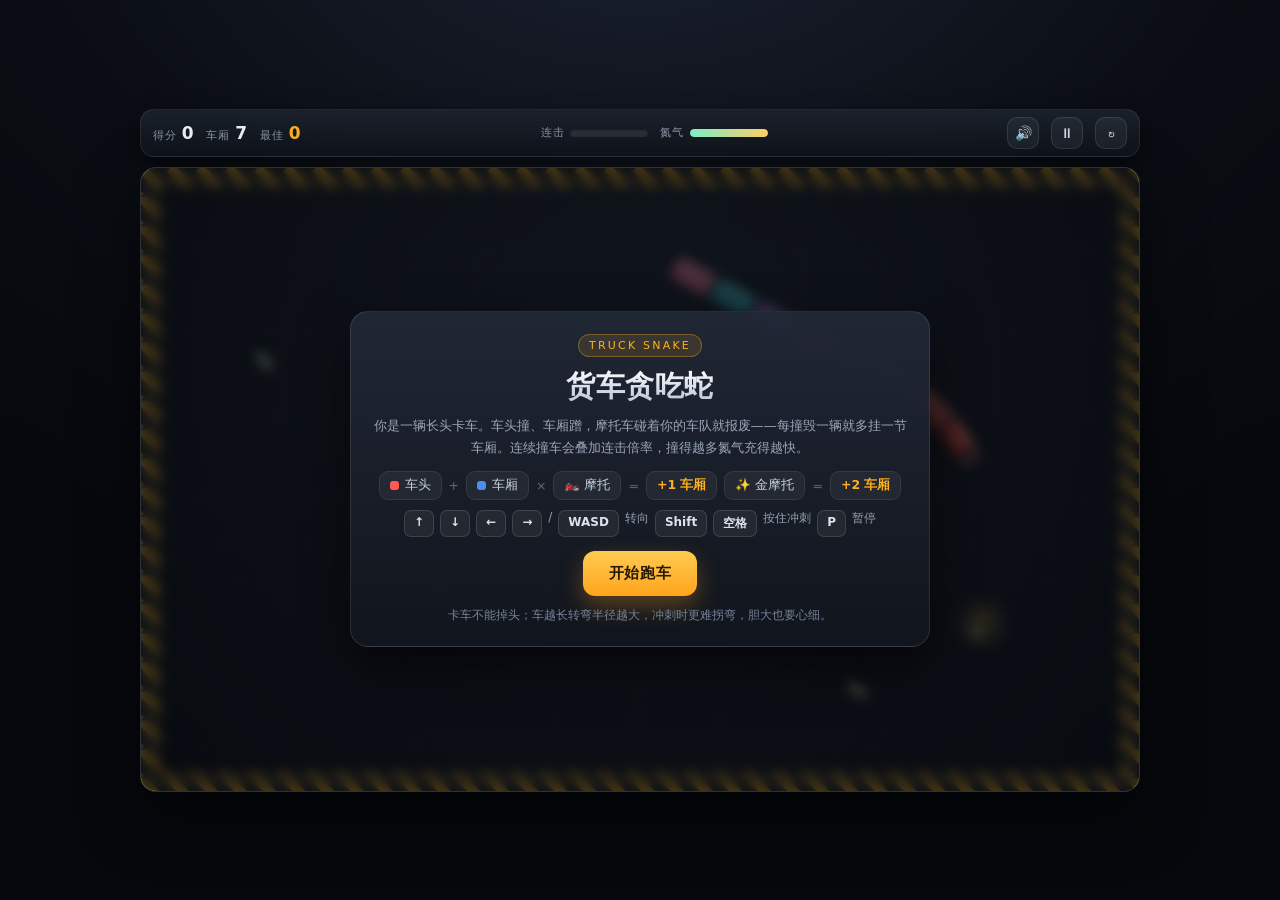
==== commit 2d9e0954: "Add files via upload" ====
--- a/index.html
+++ b/index.html
@@ -1,66 +1,1154 @@
 <!DOCTYPE html>
 <html lang="zh-CN">
 <head>
-<meta charset="utf-8" />
-<meta name="viewport" content="width=device-width, initial-scale=1, maximum-scale=1" />
-<title>双人冒险 · Super Duo Bros</title>
-<link rel="stylesheet" href="styles.css" />
+<meta charset="UTF-8" />
+<meta name="viewport" content="width=device-width, initial-scale=1, maximum-scale=1, user-scalable=no, viewport-fit=cover" />
+<title>货车贪吃蛇 · Truck Snake</title>
+<style>
+*{box-sizing:border-box;-webkit-tap-highlight-color:transparent;user-select:none}
+html,body{height:100%}
+body{margin:0;background:radial-gradient(1100px 700px at 50% -12%,#1a2130 0%,#0a0d13 55%,#06080d 100%);color:#e9eef7;font-family:"Segoe UI",system-ui,-apple-system,"PingFang SC","Microsoft YaHei",sans-serif;display:flex;flex-direction:column;align-items:center;justify-content:center;min-height:100dvh;padding:12px;gap:10px;overflow:hidden}
+.wrap{width:min(100%,1000px,calc((100dvh - 156px) * 1.6));display:flex;flex-direction:column;gap:10px}
+.bar{display:flex;align-items:center;gap:12px;padding:7px 12px;border-radius:14px;background:linear-gradient(180deg,rgba(28,34,45,.92),rgba(16,20,27,.92));border:1px solid rgba(255,255,255,.08);box-shadow:0 10px 26px rgba(0,0,0,.45);flex-wrap:wrap}
+.stat{display:flex;align-items:baseline;gap:5px;font-size:11px;color:#8b95a7;letter-spacing:.08em}
+.stat b{font-size:17px;color:#e9eef7;font-variant-numeric:tabular-nums;font-weight:800}
+.stat.amber b{color:#ffb020}
+.spacer{flex:1}
+.meter{display:flex;align-items:center;gap:6px;font-size:11px;color:#8b95a7;letter-spacing:.06em}
+.meter i{display:block;width:78px;height:8px;border-radius:99px;background:rgba(255,255,255,.09);overflow:hidden;box-shadow:inset 0 1px 2px rgba(0,0,0,.5)}
+.meter em{display:block;height:100%;width:0%;border-radius:99px;background:linear-gradient(90deg,#63d3ff,#3b7ff0)}
+.meter.nitro em{background:linear-gradient(90deg,#7ef0c8,#ffd166)}
+.meter.nitro.full em{box-shadow:0 0 10px rgba(255,209,102,.9)}
+.meter.combo em{background:linear-gradient(90deg,#ffd166,#ff7a3d)}
+.meter.combo.on{color:#ffd166;font-weight:800}
+.meter.combo.on i{background:rgba(255,209,102,.18)}
+.iconbtn{width:32px;height:32px;border-radius:10px;border:1px solid rgba(255,255,255,.1);background:rgba(255,255,255,.05);color:#cfd7e4;font-size:14px;line-height:1;cursor:pointer;display:grid;place-items:center;transition:.15s;flex:0 0 auto}
+.iconbtn:hover{background:rgba(255,255,255,.13);color:#fff}
+.iconbtn:active{transform:scale(.93)}
+.stage{position:relative;width:100%;aspect-ratio:960/600;border-radius:16px;overflow:hidden;border:1px solid rgba(255,255,255,.1);box-shadow:0 26px 60px rgba(0,0,0,.55);background:#151a22}
+canvas{display:block;width:100%;height:100%;touch-action:none}
+.veil{position:absolute;inset:0;display:none;align-items:center;justify-content:center;padding:16px;background:rgba(8,11,16,.7);-webkit-backdrop-filter:blur(6px);backdrop-filter:blur(6px);z-index:5}
+.veil.show{display:flex}
+.card{width:min(580px,100%);text-align:center;padding:22px;border-radius:18px;background:linear-gradient(180deg,rgba(33,40,54,.97),rgba(17,21,29,.97));border:1px solid rgba(255,255,255,.1);box-shadow:0 22px 50px rgba(0,0,0,.6);animation:pop .26s cubic-bezier(.2,1.2,.4,1)}
+@keyframes pop{from{opacity:0;transform:translateY(10px) scale(.96)}to{opacity:1;transform:none}}
+.badge{display:inline-block;font-size:11px;letter-spacing:.2em;color:#ffb020;background:rgba(255,176,32,.12);border:1px solid rgba(255,176,32,.32);padding:4px 10px;border-radius:999px;margin-bottom:10px}
+h1{margin:0 0 8px;font-size:29px;letter-spacing:.02em;background:linear-gradient(180deg,#fff,#b3bfd2);-webkit-background-clip:text;background-clip:text;color:transparent}
+.sub{margin:0 0 12px;font-size:13px;line-height:1.7;color:#9aa5b8}
+.legend{display:flex;flex-wrap:wrap;gap:7px;align-items:center;justify-content:center;font-size:12.5px;color:#c6d0de;margin-bottom:10px}
+.lg{display:inline-flex;align-items:center;gap:6px;background:rgba(255,255,255,.05);border:1px solid rgba(255,255,255,.08);padding:5px 10px;border-radius:9px}
+.lg b{color:#ffb020}
+.dot{width:9px;height:9px;border-radius:3px;display:inline-block}
+.dot.red{background:#ff5a52}.dot.blue{background:#4b8ef0}
+.arrow{color:#5d6879}
+.keys{display:flex;flex-wrap:wrap;gap:6px;justify-content:center;margin-bottom:14px;font-size:12px;color:#93a0b3}
+.key{padding:4px 9px;border-radius:7px;background:rgba(255,255,255,.06);border:1px solid rgba(255,255,255,.12);font-weight:700;color:#dbe3ee}
+.btn{font:inherit;font-weight:800;letter-spacing:.04em;border:0;cursor:pointer;padding:13px 26px;border-radius:12px;font-size:15px;transition:.15s}
+.btn.primary{color:#241703;background:linear-gradient(180deg,#ffcb52,#ffa41b);box-shadow:0 10px 24px rgba(255,164,27,.3)}
+.btn.primary:hover{filter:brightness(1.07)}
+.btn.primary:active{transform:translateY(1px)}
+.btn.ghost{color:#cfd7e4;background:rgba(255,255,255,.07);border:1px solid rgba(255,255,255,.14)}
+.hint{margin-top:11px;font-size:12px;color:#77839a}
+.ostats{display:grid;grid-template-columns:repeat(auto-fit,minmax(96px,1fr));gap:10px;margin:4px 0 16px}
+.ostat{background:rgba(255,255,255,.05);border:1px solid rgba(255,255,255,.08);border-radius:12px;padding:10px 8px}
+.ostat span{display:block;font-size:11px;color:#8b95a7;letter-spacing:.1em;margin-bottom:4px}
+.ostat b{font-size:20px;font-variant-numeric:tabular-nums}
+.ostat.amber b{color:#ffb020}
+.row{display:flex;gap:10px;justify-content:center;flex-wrap:wrap}
+.dpad{display:none;grid-template-columns:repeat(3,58px);grid-template-rows:repeat(3,58px);gap:6px;justify-content:center;margin-top:2px}
+body.touch .dpad{display:grid}
+.dbtn{border-radius:14px;border:1px solid rgba(255,255,255,.12);background:rgba(255,255,255,.07);color:#cfd7e4;font-size:17px;display:grid;place-items:center;cursor:pointer}
+.dbtn:active,.dbtn.on{background:rgba(255,176,32,.22);border-color:rgba(255,176,32,.5)}
+.dbtn.boost{font-size:12px;font-weight:800;letter-spacing:.06em;color:#0f1a12;background:linear-gradient(180deg,#8ef0c8,#41c79a);border-color:rgba(140,240,200,.5)}
+.dbtn.boost.on{background:linear-gradient(180deg,#c8ffe9,#63e0b4)}
+.cheatbadge{display:none;align-items:center;font-size:11px;font-weight:800;letter-spacing:.08em;color:#241703;background:linear-gradient(180deg,#ffd76a,#ffb020);padding:4px 9px;border-radius:999px;box-shadow:0 0 12px rgba(255,176,32,.55);animation:cpulse 1.4s ease-in-out infinite}
+.cheatbadge.show{display:inline-flex}
+@keyframes cpulse{0%,100%{transform:scale(1)}50%{transform:scale(1.07)}}
+</style>
 </head>
 <body>
-  <div id="app">
-    <header id="topbar">
-      <h1>双人冒险 <span class="sub">SUPER DUO BROS</span></h1>
-      <div class="topbtns">
-        <button id="btnMute" type="button" title="静音 / 开音效 (M)">🔊 音效</button>
-        <button id="btnFull" type="button" title="全屏">⛶ 全屏</button>
-      </div>
-    </header>
-
-    <div id="frame">
-      <canvas id="game" width="960" height="544"></canvas>
-      <pre id="debug" hidden></pre>
-    </div>
-
-    <section id="legend">
-      <div class="card p1">
-        <div class="who">玩家 1 · 小红</div>
-        <ul>
-          <li><b>A / D</b> 左右移动</li>
-          <li><b>W</b> 跳跃（轻点=小跳，长按=大跳）</li>
-          <li><b>Shift（左）</b> 冲刺加速跑</li>
-          <li><b>S</b> 长按飞行（最多 5 秒）</li>
-          <li><b>J</b> 技能：火焰弹</li>
-        </ul>
-      </div>
-      <div class="card p2">
-        <div class="who">玩家 2 · 小绿</div>
-        <ul>
-          <li><b>← / →</b> 左右移动</li>
-          <li><b>↑</b> 跳跃（轻点=小跳，长按=大跳）</li>
-          <li><b>Shift（右）/ 小键盘0</b> 冲刺加速跑</li>
-          <li><b>↓</b> 长按飞行（最多 5 秒）</li>
-          <li><b>/（斜杠）</b> 技能：旋风冲刺</li>
-        </ul>
-      </div>
-      <div class="card other">
-        <div class="who">通用</div>
-        <ul>
-          <li><b>Enter / 空格</b> 开始 / 继续</li>
-          <li><b>P / Esc</b> 暂停</li>
-          <li><b>R</b> 重新开始本关</li>
-          <li><b>M</b> 静音切换</li>
-          <li>两人都碰到旗杆才算通关</li>
-        </ul>
-      </div>
-    </section>
+<div class="wrap">
+  <div class="bar">
+    <div class="stat">得分<b id="hudScore">0</b></div>
+    <div class="stat">车厢<b id="hudCars">0</b></div>
+    <div class="stat amber">最佳<b id="hudBest">0</b></div>
+    <div class="cheatbadge" id="cheatBadge">无敌模式</div>
+    <div class="spacer"></div>
+    <div class="meter combo" id="comboWrap"><span id="comboTxt">连击</span><i><em id="comboBar"></em></i></div>
+    <div class="meter nitro" id="nitroWrap"><span>氮气</span><i><em id="nitroBar"></em></i></div>
+    <div class="spacer"></div>
+    <button class="iconbtn" id="btnSound" title="音效开关">🔊</button>
+    <button class="iconbtn" id="btnPause" title="暂停 / 继续">⏸</button>
+    <button class="iconbtn" id="btnRestart" title="重新开始">↻</button>
   </div>
-
-  <script src="js/config.js"></script>
-  <script src="js/input.js"></script>
-  <script src="js/audio.js"></script>
-  <script src="js/level.js"></script>
-  <script src="js/entities.js"></script>
-  <script src="js/render.js"></script>
-  <script src="js/game.js"></script>
+  <div class="stage">
+    <canvas id="game" width="960" height="600"></canvas>
+    <div class="veil" id="veil"></div>
+  </div>
+  <div class="dpad" id="dpad">
+    <button class="dbtn" data-dir="up" style="grid-area:1/2">▲</button>
+    <button class="dbtn" data-dir="left" style="grid-area:2/1">◀</button>
+    <button class="dbtn" data-dir="right" style="grid-area:2/3">▶</button>
+    <button class="dbtn" data-dir="down" style="grid-area:3/2">▼</button>
+    <button class="dbtn boost" id="btnBoost" style="grid-area:3/3">冲刺</button>
+  </div>
+</div>
+<script>
+(function(){
+'use strict';
+
+const $ = s => document.querySelector(s);
+const clamp = (v,a,b) => v<a?a:(v>b?b:v);
+const rnd = (a,b) => a + Math.random()*(b-a);
+const pick = a => a[(Math.random()*a.length)|0];
+const TAU = Math.PI*2;
+const angDiff = (a,b) => { let d=(a-b+Math.PI)%TAU; if(d<0) d+=TAU; return d-Math.PI; };
+const rotToward = (c,t,step) => { const d=angDiff(t,c); return Math.abs(d)<=step ? t : c+Math.sign(d)*step; };
+function rr(g,x,y,w,h,r){
+  r = Math.min(r, Math.abs(w)/2, Math.abs(h)/2);
+  g.beginPath(); g.moveTo(x+r,y);
+  g.arcTo(x+w,y,x+w,y+h,r); g.arcTo(x+w,y+h,x,y+h,r);
+  g.arcTo(x,y+h,x,y,r); g.arcTo(x,y,x+w,y,r); g.closePath();
+}
+
+const cv = $('#game');
+const ctx = cv.getContext('2d');
+const W = cv.width, H = cv.height;
+const WALL = 18;
+const AR = { x:WALL, y:WALL, w:W-WALL*2, h:H-WALL*2 };
+
+const SPACING = 44;
+const TURN = 5.2;
+const BASE_SPEED = 170;
+const SPEED_STEP = 2.0;
+const SPEED_MAX = 280;
+const MAX_SEG = 666;
+const COMBO_TIME = 2.6;
+const COMBO_MAX = 8;
+const BOOST_MUL = 1.72;
+const BOOST_TURN = 0.82;
+const BOOST_DRAIN = 0.33;
+const MARK_LIFE = 2.4;
+const TRAILER_DEATH = false;
+const PAL = ['#e2574c','#4b8ef0','#3fb27f','#e0a33e','#a86ede','#38bdc4','#ef7ba0','#7cc157'];
+const Sound = {
+  on:true, ac:null, master:null,
+  init(){
+    if(this.ac) return;
+    const AC = window.AudioContext || window.webkitAudioContext;
+    if(!AC) return;
+    this.ac = new AC();
+    this.master = this.ac.createGain();
+    this.master.gain.value = 0.42;
+    this.master.connect(this.ac.destination);
+  },
+  resume(){ if(this.ac && this.ac.state === 'suspended') this.ac.resume(); },
+  blip(freq,dur,opt){
+    opt = opt || {};
+    if(!this.on || !this.ac) return;
+    const t0 = this.ac.currentTime + (opt.delay||0);
+    const o = this.ac.createOscillator(), g = this.ac.createGain();
+    o.type = opt.type || 'square';
+    o.frequency.setValueAtTime(freq,t0);
+    if(opt.slide) o.frequency.exponentialRampToValueAtTime(Math.max(30,freq+opt.slide), t0+dur);
+    g.gain.setValueAtTime(0.0001,t0);
+    g.gain.linearRampToValueAtTime(opt.vol||0.07, t0+0.012);
+    g.gain.exponentialRampToValueAtTime(0.0001, t0+dur);
+    o.connect(g); g.connect(this.master);
+    o.start(t0); o.stop(t0+dur+0.03);
+  },
+  noise(dur,vol,from,to){
+    if(!this.on || !this.ac) return;
+    const t0 = this.ac.currentTime;
+    const len = Math.floor(this.ac.sampleRate*dur);
+    const buf = this.ac.createBuffer(1,len,this.ac.sampleRate);
+    const d = buf.getChannelData(0);
+    for(let i=0;i<len;i++) d[i] = (Math.random()*2-1)*Math.pow(1-i/len,2);
+    const s = this.ac.createBufferSource(); s.buffer = buf;
+    const f = this.ac.createBiquadFilter(); f.type = 'lowpass';
+    f.frequency.setValueAtTime(from||1500,t0);
+    f.frequency.exponentialRampToValueAtTime(to||180,t0+dur);
+    const g = this.ac.createGain(); g.gain.value = vol;
+    s.connect(f); f.connect(g); g.connect(this.master); s.start(t0);
+  },
+  hit(combo){
+    const f = 520 + Math.min(combo,10)*62;
+    this.blip(f,0.07,{type:'square',vol:0.05});
+    this.blip(f*1.5,0.11,{type:'square',vol:0.045,delay:0.05});
+  },
+  crunch(){
+    this.noise(0.16,0.20,2400,300);
+    this.blip(150,0.09,{type:'triangle',vol:0.05});
+  },
+  gold(){ [523,659,784,1046,1318].forEach((f,i)=>this.blip(f,0.13,{type:'triangle',vol:0.08,delay:i*0.06})); },
+  boostOn(){ this.blip(180,0.42,{type:'sawtooth',vol:0.09,slide:520}); this.noise(0.3,0.1,900,2400); },
+  boostTick(){ this.noise(0.14,0.05,500,1800); },
+  boostOff(){ this.blip(420,0.22,{type:'sawtooth',vol:0.06,slide:-260}); },
+  crash(){ this.noise(0.6,0.34,1800,120); this.blip(170,0.5,{type:'sawtooth',vol:0.13,slide:-120}); },
+  cheatOn(){ [523,659,880,1174].forEach((f,i)=>this.blip(f,0.14,{type:'triangle',vol:0.09,delay:i*0.07})); },
+  cheatOff(){ [880,659,494].forEach((f,i)=>this.blip(f,0.13,{type:'triangle',vol:0.07,delay:i*0.07})); },
+  go(){ this.blip(440,0.13,{type:'square',vol:0.06}); this.blip(680,0.16,{type:'square',vol:0.06,delay:0.12}); }
+};
+const S = {
+  mode:'menu', t:0, score:0, best:0, trailers:0,
+  head:{x:0,y:0,angle:0}, targetAngle:0, speed:BASE_SPEED,
+  trail:[], body:[], bikes:[], parts:[], texts:[], rings:[], marks:[], flashes:[],
+  shake:0, hitStop:0, flash:0, flashColor:'#ffffff',
+  combo:0, comboT:0, comboMax:0, nitro:0.45, boosting:false, boostTick:0,
+  kills:0, spawnTimer:0, menuAngle:0, overT:0, reason:'', markT:0, smokeT:0,
+  invincible:false, cheatUsed:false, wallFxT:0,
+  wheelL:{x:0,y:0}, wheelR:{x:0,y:0}, wheelsReady:false
+};
+try { S.best = parseInt(localStorage.getItem('truck-snake-best')||'0',10) || 0; } catch(e){ S.best = 0; }
+
+function speedFor(n){ return Math.min(SPEED_MAX, BASE_SPEED + n*SPEED_STEP); }
+function curSpeed(){ return speedFor(S.trailers) * (S.boosting ? BOOST_MUL : 1); }
+function bikeTarget(){ return Math.min(8, 4 + Math.floor(S.trailers/5)); }
+
+function placeHead(x,y,angle,segs){
+  S.head = {x:x,y:y,angle:angle};
+  S.targetAngle = angle;
+  S.trailers = segs;
+  S.speed = speedFor(segs);
+  S.trail.length = 0;
+  const need = segs*SPACING + 380;
+  for(let d=need; d>=0; d-=8) S.trail.push({ x:x-Math.cos(angle)*d, y:y-Math.sin(angle)*d });
+  S.body = computeBody();
+  S.wheelsReady = false;
+}
+
+function resetGame(){
+  S.score = 0; S.parts.length = 0; S.texts.length = 0;
+  S.rings.length = 0; S.marks.length = 0; S.flashes.length = 0;
+  S.shake = 0; S.hitStop = 0; S.flash = 0; S.spawnTimer = 0.2; S.reason = '';
+  S.combo = 0; S.comboT = 0; S.comboMax = 0; S.nitro = 0.45;
+  S.cheatUsed = !!S.invincible; S.wallFxT = 0;
+  S.boosting = false; S.boostTick = 0; S.kills = 0; S.overT = 0;
+  S.bikes.length = 0;
+  placeHead(AR.x + AR.w*0.5 - 190, AR.y + AR.h*0.5, 0, 1);
+  for(let i=0;i<4;i++) spawnBike(true);
+  S.mode = 'play';
+  syncHUD();
+}
+
+function setupMenu(){
+  S.score = 0; S.parts.length = 0; S.texts.length = 0;
+  S.rings.length = 0; S.marks.length = 0; S.flashes.length = 0;
+  S.shake = 0; S.hitStop = 0; S.flash = 0; S.spawnTimer = 0.6;
+  S.combo = 0; S.comboT = 0; S.comboMax = 0; S.nitro = 1; S.boosting = false; S.kills = 0;
+  S.bikes.length = 0;
+  S.menuAngle = 0.2;
+  placeHead(AR.x + AR.w*0.5 + 170, AR.y + AR.h*0.5 - 130, 0.5, 7);
+  for(let i=0;i<6;i++) spawnBike(false);
+  S.mode = 'menu';
+  syncHUD();
+}
+
+function kindCfg(kind){
+  const k = 1 + S.trailers*0.008;
+  if(kind === 'racer') return { speed:rnd(112,134)*k, turn:4.3, color:'#ff5a52', helmet:'#ffe9a8', base:20, add:1 };
+  if(kind === 'gold') return { speed:rnd(72,92)*k, turn:3.5, color:'#ffc93c', helmet:'#2b2f3a', base:30, add:2 };
+  return { speed:rnd(52,78)*k, turn:2.9, color:pick(['#4b8ef0','#3fb27f','#a86ede','#38bdc4','#e0a33e']), helmet:'#e9eef7', base:10, add:1 };
+}
+
+function makeBike(x,y,ang,kind){
+  const cfg = kindCfg(kind);
+  S.bikes.push({ x:x, y:y, angle:ang, want:ang, wander:ang, wt:rnd(0,1.6), kind:kind,
+                 speed:cfg.speed, turn:cfg.turn, color:cfg.color, helmet:cfg.helmet,
+                 base:cfg.base, add:cfg.add, wob:rnd(0,TAU) });
+}
+
+function freeSpot(initial){
+  const minD = initial ? 250 : 190;
+  for(let a=0;a<80;a++){
+    const x = rnd(AR.x+46, AR.x+AR.w-46);
+    const y = rnd(AR.y+46, AR.y+AR.h-46);
+    if(Math.hypot(x-S.head.x, y-S.head.y) < minD) continue;
+    if(hitTruck(x,y) >= 0) continue;
+    let bad = false;
+    for(const b of S.bikes) if(Math.hypot(x-b.x,y-b.y) < 74){ bad = true; break; }
+    if(!bad) return { x:x, y:y };
+  }
+  return null;
+}
+
+function spawnBike(initial){
+  const spot = freeSpot(initial);
+  if(!spot) return;
+  const kind = Math.random() < 0.10 ? 'gold' : (Math.random() < 0.44 ? 'racer' : 'cruiser');
+  const ang = rnd(0,TAU);
+  makeBike(spot.x, spot.y, ang, kind);
+  if(kind !== 'gold' && S.bikes.length + 2 <= bikeTarget() && Math.random() < 0.3){
+    const a2 = ang + 1.7;
+    for(let i=1;i<=2;i++){
+      const ox = spot.x + Math.cos(a2)*48*i, oy = spot.y + Math.sin(a2)*48*i;
+      if(ox < AR.x+30 || ox > AR.x+AR.w-30 || oy < AR.y+30 || oy > AR.y+AR.h-30) break;
+      if(hitTruck(ox,oy) >= 0) break;
+      makeBike(ox, oy, ang, 'cruiser');
+    }
+  }
+}
+
+function updateBikes(dt){
+  const fleeK = Math.min(4.2, 1.9 + S.trailers*0.07);
+  for(const b of S.bikes){
+    b.wob += dt*7;
+    b.wt -= dt;
+    if(b.wt <= 0){ b.wt = rnd(0.7,1.9); b.wander += rnd(-1.25,1.25); }
+    let vx = Math.cos(b.wander), vy = Math.sin(b.wander);
+    const m = 120;
+    if(b.x-AR.x < m) vx += (m-(b.x-AR.x))/m * 2.3;
+    if(AR.x+AR.w-b.x < m) vx -= (m-(AR.x+AR.w-b.x))/m * 2.3;
+    if(b.y-AR.y < m) vy += (m-(b.y-AR.y))/m * 2.3;
+    if(AR.y+AR.h-b.y < m) vy -= (m-(AR.y+AR.h-b.y))/m * 2.3;
+    if(b.kind !== 'cruiser' && S.mode !== 'over'){
+      const dx = b.x-S.head.x, dy = b.y-S.head.y, d = Math.hypot(dx,dy) || 1;
+      if(d < 330){ const k = (1-d/330)*fleeK; vx += dx/d*k; vy += dy/d*k; }
+    }
+    b.angle = rotToward(b.angle, Math.atan2(vy,vx), b.turn*dt);
+    b.x += Math.cos(b.angle)*b.speed*dt;
+    b.y += Math.sin(b.angle)*b.speed*dt;
+    b.x = clamp(b.x, AR.x+14, AR.x+AR.w-14);
+    b.y = clamp(b.y, AR.y+14, AR.y+AR.h-14);
+  }
+  if(S.mode === 'play' || S.mode === 'menu'){
+    if(S.bikes.length < bikeTarget()){
+      S.spawnTimer -= dt;
+      if(S.spawnTimer <= 0){
+        spawnBike(false);
+        S.spawnTimer = S.bikes.length === 0 ? 0.15 : rnd(0.45,1.2);
+      }
+    } else S.spawnTimer = 0.4;
+  }
+}
+function computeBody(){
+  const out = [];
+  const n = S.trailers;
+  if(n <= 0) return out;
+  let target = SPACING, acc = 0;
+  let prev = S.head;
+  const tr = S.trail;
+  for(let i=tr.length-1;i>=0;i--){
+    const p = tr[i];
+    const dx = p.x-prev.x, dy = p.y-prev.y;
+    const d = Math.hypot(dx,dy);
+    if(d > 1e-6){
+      while(acc + d >= target && out.length < n){
+        const t = (target-acc)/d;
+        out.push({ x:prev.x+dx*t, y:prev.y+dy*t, a:Math.atan2(-dy,-dx) });
+        target += SPACING;
+      }
+    }
+    acc += d;
+    prev = p;
+    if(out.length >= n) break;
+  }
+  while(out.length < n){
+    const last = out.length ? out[out.length-1] : { x:S.head.x, y:S.head.y, a:S.head.angle };
+    out.push({ x:last.x-Math.cos(last.a)*SPACING, y:last.y-Math.sin(last.a)*SPACING, a:last.a });
+  }
+  return out;
+}
+
+function pushTrail(){
+  const tr = S.trail, h = S.head, last = tr[tr.length-1];
+  if(!last || Math.hypot(h.x-last.x, h.y-last.y) >= 4) tr.push({ x:h.x, y:h.y });
+  const need = S.trailers*SPACING + 420;
+  let acc = 0, i = tr.length-1;
+  while(i > 0 && acc < need){ acc += Math.hypot(tr[i].x-tr[i-1].x, tr[i].y-tr[i-1].y); i--; }
+  if(i > 0) tr.splice(0,i);
+}
+
+function boxHit(px,py,cx,cy,a,hw,hh,r){
+  const dx = px-cx, dy = py-cy;
+  const ca = Math.cos(a), sa = Math.sin(a);
+  const lx = dx*ca + dy*sa;
+  const ly = -dx*sa + dy*ca;
+  const ox = Math.max(Math.abs(lx)-hw, 0), oy = Math.max(Math.abs(ly)-hh, 0);
+  return ox*ox + oy*oy < r*r;
+}
+
+function hitTruck(px,py){
+  if(boxHit(px,py,S.head.x,S.head.y,S.head.angle,25,14,11)) return 0;
+  const b = S.body;
+  for(let i=0;i<b.length;i++){
+    const s = b[i];
+    const dx = px-s.x, dy = py-s.y;
+    if(dx*dx + dy*dy > 1521) continue;
+    if(boxHit(px,py,s.x,s.y,s.a,21,13,11)) return i+1;
+  }
+  return -1;
+}
+
+function stepHead(dt){
+  const dir = inputVector();
+  if(dir){
+    const a = Math.atan2(dir.y, dir.x);
+    if(S.trailers === 0 || Math.abs(angDiff(a, S.head.angle)) < 1.9) S.targetAngle = a;
+  }
+  const turn = TURN * (S.boosting ? BOOST_TURN : 1);
+  S.head.angle = rotToward(S.head.angle, S.targetAngle, turn*dt);
+  S.speed = curSpeed();
+  S.head.x += Math.cos(S.head.angle)*S.speed*dt;
+  S.head.y += Math.sin(S.head.angle)*S.speed*dt;
+  pushTrail();
+  sampleMarks(dt);
+  sampleSmoke(dt);
+  const h = S.head, pad = 20;
+  const oX = h.x < AR.x+pad || h.x > AR.x+AR.w-pad;
+  const oY = h.y < AR.y+pad || h.y > AR.y+AR.h-pad;
+  if(oX || oY){
+    if(S.invincible){
+      if(oX) h.x = clamp(h.x, AR.x+pad, AR.x+AR.w-pad);
+      if(oY) h.y = clamp(h.y, AR.y+pad, AR.y+AR.h-pad);
+      if(S.wallFxT <= 0){
+        S.wallFxT = 0.1;
+        burst(h.x, h.y, '#ffd166', 6);
+      }
+    } else crash('wall');
+  }
+}
+
+function stepMenu(dt){
+  S.menuAngle += 0.82*dt;
+  S.targetAngle = S.menuAngle;
+  S.head.angle = rotToward(S.head.angle, S.targetAngle, TURN*dt);
+  S.speed = speedFor(S.trailers);
+  S.head.x += Math.cos(S.head.angle)*S.speed*dt;
+  S.head.y += Math.sin(S.head.angle)*S.speed*dt;
+  S.head.x = clamp(S.head.x, AR.x+70, AR.x+AR.w-70);
+  S.head.y = clamp(S.head.y, AR.y+70, AR.y+AR.h-70);
+  pushTrail();
+  sampleMarks(dt);
+  S.body = computeBody();
+}
+
+function sampleMarks(dt){
+  const h = S.head;
+  const ca = Math.cos(h.angle), sa = Math.sin(h.angle);
+  const lx = -19, ly = 14.5;
+  const wl = { x:h.x + lx*ca - ly*sa, y:h.y + lx*sa + ly*ca };
+  const wr = { x:h.x + lx*ca + ly*sa, y:h.y + lx*sa - ly*ca };
+  S.markT -= dt;
+  const hard = S.boosting || Math.abs(angDiff(h.angle, S.targetAngle)) > 0.45;
+  if(S.wheelsReady && hard && S.markT <= 0){
+    S.markT = 0.05;
+    S.marks.push({ x1:S.wheelL.x, y1:S.wheelL.y, x2:wl.x, y2:wl.y, life:MARK_LIFE, max:MARK_LIFE });
+    S.marks.push({ x1:S.wheelR.x, y1:S.wheelR.y, x2:wr.x, y2:wr.y, life:MARK_LIFE, max:MARK_LIFE });
+    if(S.marks.length > 260) S.marks.splice(0,2);
+  }
+  S.wheelL = wl; S.wheelR = wr;
+  S.wheelsReady = true;
+}
+
+function sampleSmoke(dt){
+  S.smokeT -= dt;
+  const fast = S.speed > 212 || S.boosting;
+  if(!fast || S.smokeT > 0) return;
+  S.smokeT = S.boosting ? 0.03 : 0.09;
+  const h = S.head, ca = Math.cos(h.angle), sa = Math.sin(h.angle);
+  S.parts.push({ kind:'smoke', x:h.x-26*ca-8*sa, y:h.y-26*sa+8*ca,
+    vx:rnd(-16,16)-Math.cos(h.angle)*26, vy:rnd(-16,16)-Math.sin(h.angle)*26,
+    life:0.7, max:0.7, size:rnd(4,7), color:'#8d97a6', rot:0, vr:rnd(-2,2) });
+}
+
+function collide(){
+  for(let i=S.bikes.length-1;i>=0;i--){
+    const hit = hitTruck(S.bikes[i].x, S.bikes[i].y);
+    if(hit === 0) eatBike(i, 0);
+    else if(hit > 0){
+      if(TRAILER_DEATH) crash('bike'); else eatBike(i, hit);
+    }
+    if(S.mode !== 'play') return;
+  }
+  if(S.invincible) return;
+  const h = S.head;
+  for(let i=1;i<S.body.length;i++){
+    const s = S.body[i];
+    if(Math.hypot(h.x-s.x, h.y-s.y) < 24){ crash('self'); return; }
+  }
+}
+
+function eatBike(i, hit){
+  const b = S.bikes[i];
+  S.bikes.splice(i,1);
+  const gold = b.kind === 'gold';
+  S.trailers = Math.min(MAX_SEG, S.trailers + b.add);
+  S.combo = Math.min(99, S.combo + 1);
+  S.comboT = COMBO_TIME;
+  if(S.combo > S.comboMax) S.comboMax = S.combo;
+  const mult = Math.min(COMBO_MAX, S.combo);
+  const pts = b.base * mult;
+  S.score += pts;
+  S.kills++;
+  S.nitro = Math.min(1, S.nitro + 0.135);
+  burst(b.x, b.y, b.color, gold ? 28 : 15);
+  burst(b.x, b.y, '#ffd166', gold ? 12 : 6);
+  flingRider(b.x, b.y, b.helmet, b.color);
+  addRing(b.x, b.y, gold ? '255,209,102' : '255,255,255', gold ? 78 : 44);
+  if(hit > 0){
+    const t = S.body[hit-1];
+    if(t) S.flashes.push({ x:t.x, y:t.y, a:t.a, life:0.28, max:0.28 });
+    Sound.crunch();
+    Sound.hit(S.combo);
+  } else {
+    Sound.hit(S.combo);
+  }
+  if(gold){
+    Sound.gold();
+    S.flash = 0.34;
+    S.flashColor = '#ffd166';
+  }
+  addText(b.x, b.y - 6, '+' + pts, mult > 1 ? ('连击 x' + mult) : (hit > 0 ? '车厢扫中' : '撞毁'), gold ? '#ffd166' : '#ffffff');
+  S.shake = Math.min(1.2, S.shake + (gold ? 0.7 : 0.42));
+  S.hitStop = gold ? 0.085 : 0.05;
+  syncHUD();
+}
+
+function crash(reason){
+  if(S.mode !== 'play') return;
+  S.reason = reason;
+  S.mode = 'over';
+  S.shake = 1.6;
+  S.flash = 0.35;
+  S.flashColor = '#ff8a3d';
+  S.overT = 1.5;
+  burst(S.head.x, S.head.y, '#ff8a3d', 34);
+  burst(S.head.x, S.head.y, '#ffe08a', 16);
+  addRing(S.head.x, S.head.y, '255,138,61', 150);
+  Sound.crash();
+  if(!S.cheatUsed && S.score > S.best){
+    S.best = S.score;
+    try { localStorage.setItem('truck-snake-best', String(S.best)); } catch(e){}
+  }
+  syncHUD();
+  setTimeout(function(){ if(S.mode === 'over') showGameOver(); }, 800);
+}
+
+function burst(x,y,color,n){
+  for(let i=0;i<n;i++){
+    const a = rnd(0,TAU), s = rnd(50,300);
+    S.parts.push({ kind:'spark', x:x, y:y, vx:Math.cos(a)*s, vy:Math.sin(a)*s,
+      life:rnd(0.3,0.8), max:0.8, size:rnd(2,5.5), color:color, rot:rnd(0,TAU), vr:rnd(-10,10) });
+  }
+}
+
+function flingRider(x,y,helmet,color){
+  const a = rnd(0,TAU), s = rnd(120,240);
+  S.parts.push({ kind:'rider', x:x, y:y, vx:Math.cos(a)*s, vy:Math.sin(a)*s,
+    life:0.9, max:0.9, size:5, color:color, color2:helmet, rot:0, vr:rnd(-14,14) });
+}
+
+function addRing(x,y,rgb,r1){
+  S.rings.push({ x:x, y:y, r0:6, r1:r1, life:0.45, max:0.45, rgb:rgb });
+}
+
+function addText(x,y,text,sub,color){
+  S.texts.push({ x:x, y:y, text:text, sub:sub||'', life:1.15, max:1.15, color:color });
+}
+
+function updateEffects(dt){
+  const damp = Math.pow(0.16, dt);
+  for(let i=S.parts.length-1;i>=0;i--){
+    const p = S.parts[i];
+    p.life -= dt;
+    if(p.life <= 0){ S.parts.splice(i,1); continue; }
+    p.x += p.vx*dt; p.y += p.vy*dt;
+    if(p.kind === 'smoke'){
+      const d2 = Math.pow(0.35, dt);
+      p.vx *= d2; p.vy *= d2;
+      p.size += dt*24;
+    } else {
+      p.vx *= damp; p.vy *= damp;
+    }
+    p.rot += p.vr*dt;
+  }
+  for(let i=S.rings.length-1;i>=0;i--){ S.rings[i].life -= dt; if(S.rings[i].life <= 0) S.rings.splice(i,1); }
+  for(let i=S.marks.length-1;i>=0;i--){ S.marks[i].life -= dt; if(S.marks[i].life <= 0) S.marks.splice(i,1); }
+  for(let i=S.flashes.length-1;i>=0;i--){ S.flashes[i].life -= dt; if(S.flashes[i].life <= 0) S.flashes.splice(i,1); }
+  for(let i=S.texts.length-1;i>=0;i--){
+    const t = S.texts[i];
+    t.life -= dt; t.y -= 44*dt;
+    if(t.life <= 0) S.texts.splice(i,1);
+  }
+}
+const keys = { up:false, down:false, left:false, right:false };
+let touchDir = null, swipe = null, boostKey = false, boostBtn = false, boostPtr = false;
+function boostInput(){ return boostKey || boostBtn || boostPtr; }
+
+function inputVector(){
+  if(touchDir) return touchDir;
+  let x = 0, y = 0;
+  if(keys.up) y -= 1;
+  if(keys.down) y += 1;
+  if(keys.left) x -= 1;
+  if(keys.right) x += 1;
+  if(x === 0 && y === 0) return null;
+  const m = Math.hypot(x,y);
+  return { x:x/m, y:y/m };
+}
+
+const KEYMAP = {
+  ArrowUp:'up', ArrowDown:'down', ArrowLeft:'left', ArrowRight:'right',
+  w:'up', a:'left', s:'down', d:'right', W:'up', A:'left', S:'down', D:'right'
+};
+
+window.addEventListener('keydown', function(e){
+  Sound.init(); Sound.resume();
+  const k = KEYMAP[e.key];
+  if(k){ keys[k] = true; e.preventDefault(); return; }
+  if(e.key === ' ' || e.key === 'Spacebar'){
+    e.preventDefault();
+    if(S.mode === 'menu' || S.mode === 'over'){ startGame(); return; }
+    if(S.mode === 'pause'){ togglePause(); return; }
+    boostKey = true;
+    return;
+  }
+  if(e.key === 'Shift'){ boostKey = true; return; }
+  if(e.key === 'p' || e.key === 'P' || e.key === 'Escape'){ e.preventDefault(); togglePause(); }
+  if(e.key === 'm' || e.key === 'M'){ e.preventDefault(); toggleInvincible(); return; }
+  if(e.key === 'r' || e.key === 'R'){ startGame(); }
+}, {passive:false});
+
+window.addEventListener('keyup', function(e){
+  const k = KEYMAP[e.key];
+  if(k) keys[k] = false;
+  if(e.key === ' ' || e.key === 'Spacebar' || e.key === 'Shift') boostKey = false;
+});
+window.addEventListener('blur', function(){
+  for(const k in keys) keys[k] = false;
+  touchDir = null; boostKey = false; boostBtn = false; boostPtr = false;
+});
+
+cv.addEventListener('pointerdown', function(e){
+  Sound.init(); Sound.resume();
+  swipe = { id:e.pointerId, x:e.clientX, y:e.clientY };
+  boostPtr = true;
+});
+cv.addEventListener('pointermove', function(e){
+  if(!swipe || e.pointerId !== swipe.id) return;
+  const dx = e.clientX-swipe.x, dy = e.clientY-swipe.y;
+  const m = Math.hypot(dx,dy);
+  if(m < 22) return;
+  touchDir = { x:dx/m, y:dy/m };
+  boostPtr = false;
+});
+function endSwipe(e){ if(swipe && e.pointerId === swipe.id){ swipe = null; touchDir = null; boostPtr = false; } }
+cv.addEventListener('pointerup', endSwipe);
+cv.addEventListener('pointercancel', endSwipe);
+
+const dpad = $('#dpad');
+Array.prototype.forEach.call(dpad.querySelectorAll('.dbtn'), function(btn){
+  const dir = btn.getAttribute('data-dir');
+  if(dir){
+    function set(v){ keys[dir] = v; btn.classList.toggle('on', v); }
+    btn.addEventListener('pointerdown', function(e){
+      e.preventDefault(); Sound.init(); Sound.resume(); set(true);
+      if(btn.setPointerCapture) btn.setPointerCapture(e.pointerId);
+    });
+    ['pointerup','pointercancel','pointerleave'].forEach(function(ev){
+      btn.addEventListener(ev, function(){ set(false); });
+    });
+  }
+});
+const boostBtnEl = $('#btnBoost');
+boostBtnEl.addEventListener('pointerdown', function(e){
+  e.preventDefault(); Sound.init(); Sound.resume();
+  boostBtn = true; boostBtnEl.classList.add('on');
+});
+['pointerup','pointercancel','pointerleave'].forEach(function(ev){
+  boostBtnEl.addEventListener(ev, function(){ boostBtn = false; boostBtnEl.classList.remove('on'); });
+});
+
+const hazPat = (function(){
+  const c = document.createElement('canvas');
+  c.width = 28; c.height = 28;
+  const g = c.getContext('2d');
+  g.fillStyle = '#191d25'; g.fillRect(0,0,28,28);
+  g.strokeStyle = '#e2a821'; g.lineWidth = 9;
+  g.beginPath();
+  for(let i=-28;i<56;i+=28){ g.moveTo(i,0); g.lineTo(i+28,28); }
+  g.stroke();
+  return ctx.createPattern(c,'repeat');
+})();
+
+function drawGround(){
+  const g = ctx.createLinearGradient(0,0,0,H);
+  g.addColorStop(0,'#252c39'); g.addColorStop(1,'#181d26');
+  ctx.fillStyle = g; ctx.fillRect(0,0,W,H);
+  ctx.save();
+  ctx.strokeStyle = 'rgba(255,255,255,.055)';
+  ctx.lineWidth = 2; ctx.setLineDash([14,20]);
+  for(let x=AR.x+60; x<AR.x+AR.w; x+=80){ ctx.beginPath(); ctx.moveTo(x,AR.y); ctx.lineTo(x,AR.y+AR.h); ctx.stroke(); }
+  for(let y=AR.y+60; y<AR.y+AR.h; y+=80){ ctx.beginPath(); ctx.moveTo(AR.x,y); ctx.lineTo(AR.x+AR.w,y); ctx.stroke(); }
+  ctx.restore();
+  const v = ctx.createRadialGradient(W/2,H/2,H*0.28,W/2,H/2,H*0.92);
+  v.addColorStop(0,'rgba(0,0,0,0)'); v.addColorStop(1,'rgba(0,0,0,.55)');
+  ctx.fillStyle = v; ctx.fillRect(0,0,W,H);
+  if(S.boosting){
+    const bg = ctx.createRadialGradient(W/2,H/2,60,W/2,H/2,W*0.62);
+    bg.addColorStop(0,'rgba(255,170,60,.10)'); bg.addColorStop(1,'rgba(255,120,20,0)');
+    ctx.fillStyle = bg; ctx.fillRect(0,0,W,H);
+  }
+}
+
+function drawMarks(){
+  if(!S.marks.length) return;
+  ctx.save();
+  ctx.lineCap = 'round';
+  ctx.strokeStyle = '#07090d';
+  for(const m of S.marks){
+    ctx.globalAlpha = 0.36 * (m.life/m.max);
+    ctx.lineWidth = 6;
+    ctx.beginPath(); ctx.moveTo(m.x1,m.y1); ctx.lineTo(m.x2,m.y2); ctx.stroke();
+  }
+  ctx.restore();
+}
+
+function drawSpeedLines(){
+  const k = S.boosting ? 1 : Math.max(0, Math.min(1, (S.speed - 210)/80));
+  if(k <= 0.03) return;
+  const a = S.head.angle;
+  const ca = Math.cos(a), sa = Math.sin(a);
+  ctx.save();
+  ctx.strokeStyle = '#ffffff';
+  ctx.lineCap = 'round';
+  for(let i=0;i<18;i++){
+    const side = (Math.random()-0.5)*2 * (120 + 90*k);
+    const along = rnd(-190, 90);
+    const x = S.head.x + ca*along - sa*side;
+    const y = S.head.y + sa*along + ca*side;
+    const len = rnd(26,70) * (0.6 + k);
+    ctx.globalAlpha = (0.06 + 0.20*k) * (0.4 + Math.random()*0.6);
+    ctx.lineWidth = rnd(1.5,3);
+    ctx.beginPath();
+    ctx.moveTo(x,y);
+    ctx.lineTo(x - ca*len, y - sa*len);
+    ctx.stroke();
+  }
+  ctx.restore();
+}
+
+function drawWalls(){
+  ctx.save();
+  ctx.fillStyle = hazPat;
+  ctx.fillRect(0,0,W,WALL); ctx.fillRect(0,H-WALL,W,WALL);
+  ctx.fillRect(0,0,WALL,H); ctx.fillRect(W-WALL,0,WALL,H);
+  ctx.strokeStyle = 'rgba(255,196,60,.22)'; ctx.lineWidth = 3;
+  ctx.strokeRect(WALL-1.5, WALL-1.5, W-WALL*2+3, H-WALL*2+3);
+  ctx.restore();
+}
+function drawCab(x,y,a){
+  ctx.save();
+  ctx.translate(x,y); ctx.rotate(a);
+  if(S.invincible){
+    ctx.save();
+    ctx.shadowColor = 'rgba(255,209,102,.95)';
+    ctx.shadowBlur = 16 + 8*Math.abs(Math.sin(S.t*6));
+    ctx.strokeStyle = 'rgba(255,209,102,.85)';
+    ctx.lineWidth = 2.4;
+    ctx.beginPath(); ctx.arc(0,0,31,0,TAU); ctx.stroke();
+    ctx.restore();
+  }
+  if(S.boosting){
+    for(let i=-1;i<=1;i+=2){
+      const f = 0.7 + Math.random()*0.7;
+      ctx.fillStyle = 'rgba(120,215,255,.85)';
+      ctx.beginPath();
+      ctx.moveTo(-24, i*7 - 3);
+      ctx.lineTo(-24 - 26*f, i*7);
+      ctx.lineTo(-24, i*7 + 3);
+      ctx.closePath(); ctx.fill();
+      ctx.fillStyle = 'rgba(255,255,255,.9)';
+      ctx.beginPath();
+      ctx.moveTo(-24, i*7 - 1.4);
+      ctx.lineTo(-24 - 13*f, i*7);
+      ctx.lineTo(-24, i*7 + 1.4);
+      ctx.closePath(); ctx.fill();
+    }
+  }
+  ctx.fillStyle = 'rgba(0,0,0,.32)';
+  rr(ctx,-24,-10,50,28,9); ctx.fill();
+  ctx.fillStyle = '#0c0e12';
+  rr(ctx,-20,-15,15,7,3); ctx.fill(); rr(ctx,-20,8,15,7,3); ctx.fill();
+  rr(ctx,8,-15,14,7,3); ctx.fill(); rr(ctx,8,8,14,7,3); ctx.fill();
+  ctx.fillStyle = '#171b23'; rr(ctx,-24,-13,49,26,7); ctx.fill();
+  const g = ctx.createLinearGradient(0,-13,0,13);
+  g.addColorStop(0,'#ff8b7e'); g.addColorStop(.45,'#e8433a'); g.addColorStop(1,'#a72a24');
+  ctx.fillStyle = g;
+  ctx.beginPath();
+  ctx.moveTo(-22,-12); ctx.lineTo(9,-12); ctx.lineTo(19,-7); ctx.lineTo(21,0);
+  ctx.lineTo(19,7); ctx.lineTo(9,12); ctx.lineTo(-22,12); ctx.closePath(); ctx.fill();
+  ctx.fillStyle = 'rgba(255,255,255,.16)'; rr(ctx,-20,-9.5,27,5,2.5); ctx.fill();
+  ctx.fillStyle = 'rgba(0,0,0,.18)'; rr(ctx,-20,5.5,27,5,2.5); ctx.fill();
+  ctx.fillStyle = '#16212f';
+  ctx.beginPath();
+  ctx.moveTo(9,-10); ctx.lineTo(16.5,-6); ctx.lineTo(17.5,0); ctx.lineTo(16.5,6); ctx.lineTo(9,10); ctx.closePath(); ctx.fill();
+  ctx.fillStyle = 'rgba(130,196,255,.28)'; rr(ctx,10.5,-7,4.5,14,2); ctx.fill();
+  ctx.fillStyle = '#ffe9a8';
+  rr(ctx,17.5,-9,4,5,1.5); ctx.fill(); rr(ctx,17.5,4,4,5,1.5); ctx.fill();
+  ctx.fillStyle = '#2a2f3a'; rr(ctx,20.5,-8,3,16,1.5); ctx.fill();
+  ctx.fillStyle = 'rgba(255,176,32,' + (0.3 + 0.7*Math.abs(Math.sin(S.t*7))).toFixed(3) + ')';
+  rr(ctx,-6,-10,3.5,20,1.5); ctx.fill();
+  ctx.fillStyle = 'rgba(255,255,255,.9)';
+  ctx.beginPath(); ctx.arc(-4.2,0,1.6,0,TAU); ctx.fill();
+  if(S.mode === 'over'){
+    ctx.fillStyle = 'rgba(26,20,16,.42)';
+    rr(ctx,-23,-12.5,47,25,7); ctx.fill();
+  }
+  ctx.restore();
+}
+
+function drawTrailer(x,y,a,i){
+  const col = PAL[i % PAL.length];
+  ctx.save();
+  ctx.translate(x,y); ctx.rotate(a);
+  ctx.fillStyle = 'rgba(0,0,0,.28)'; rr(ctx,-22,-9,44,26,6); ctx.fill();
+  ctx.fillStyle = '#0c0e12';
+  rr(ctx,-19,-12.5,13,6.5,3); ctx.fill(); rr(ctx,-19,6,13,6.5,3); ctx.fill();
+  rr(ctx,6,-12.5,13,6.5,3); ctx.fill(); rr(ctx,6,6,13,6.5,3); ctx.fill();
+  ctx.fillStyle = '#171b23'; rr(ctx,-21,-11.5,42,23,5); ctx.fill();
+  ctx.fillStyle = col; rr(ctx,-20,-12,40,24,4); ctx.fill();
+  const g = ctx.createLinearGradient(0,-12,0,12);
+  g.addColorStop(0,'rgba(255,255,255,.30)'); g.addColorStop(.45,'rgba(255,255,255,0)'); g.addColorStop(1,'rgba(0,0,0,.30)');
+  ctx.fillStyle = g; rr(ctx,-20,-12,40,24,4); ctx.fill();
+  ctx.strokeStyle = 'rgba(0,0,0,.16)'; ctx.lineWidth = 1;
+  for(let rx=-14; rx<=13.5; rx+=7){ ctx.beginPath(); ctx.moveTo(rx,-11); ctx.lineTo(rx,11); ctx.stroke(); }
+  ctx.strokeStyle = 'rgba(0,0,0,.4)'; ctx.lineWidth = 1.6;
+  ctx.beginPath(); ctx.moveTo(-15.5,-11); ctx.lineTo(-15.5,11); ctx.stroke();
+  ctx.fillStyle = 'rgba(255,255,255,.22)'; rr(ctx,-17,-2,3,4,1); ctx.fill();
+  ctx.fillStyle = '#2a2f3a'; rr(ctx,19,-3,4.5,6,1.5); ctx.fill();
+  ctx.restore();
+}
+
+function drawFlashes(){
+  for(const f of S.flashes){
+    ctx.save();
+    ctx.globalAlpha = 0.85 * (f.life/f.max);
+    ctx.translate(f.x,f.y); ctx.rotate(f.a);
+    ctx.fillStyle = '#ffffff';
+    rr(ctx,-23,-14,46,28,6); ctx.fill();
+    ctx.restore();
+  }
+}
+
+function drawBike(b){
+  ctx.save();
+  ctx.translate(b.x,b.y); ctx.rotate(b.angle);
+  ctx.fillStyle = 'rgba(0,0,0,.28)'; rr(ctx,-14,-6.5,29,13,6); ctx.fill();
+  ctx.fillStyle = '#0d0f13';
+  rr(ctx,-15,-3.4,8,6.8,3); ctx.fill(); rr(ctx,7,-3.4,8,6.8,3); ctx.fill();
+  if(b.kind === 'gold'){ ctx.shadowColor = 'rgba(255,201,60,.9)'; ctx.shadowBlur = 14; }
+  ctx.fillStyle = b.color; rr(ctx,-9,-4.6,19,9.2,4); ctx.fill();
+  ctx.shadowBlur = 0;
+  ctx.fillStyle = 'rgba(0,0,0,.3)'; rr(ctx,-10,-4.6,7,9.2,3.5); ctx.fill();
+  ctx.fillStyle = '#232833'; rr(ctx,-3.5,-5.6,9,11.2,4.5); ctx.fill();
+  ctx.fillStyle = b.helmet;
+  ctx.beginPath(); ctx.arc(1,0,4,0,TAU); ctx.fill();
+  ctx.fillStyle = 'rgba(0,0,0,.35)';
+  ctx.beginPath(); ctx.arc(1,0,1.7,0,TAU); ctx.fill();
+  ctx.strokeStyle = '#c9d3e0'; ctx.lineWidth = 2; ctx.lineCap = 'round';
+  ctx.beginPath(); ctx.moveTo(8,-7); ctx.lineTo(8,7); ctx.stroke();
+  ctx.fillStyle = '#ffe9a8';
+  ctx.beginPath(); ctx.arc(13.5,0,2.3,0,TAU); ctx.fill();
+  ctx.restore();
+  if(b.kind === 'gold'){
+    ctx.save();
+    ctx.fillStyle = 'rgba(255,220,120,' + (0.10 + 0.10*Math.sin(b.wob)).toFixed(3) + ')';
+    ctx.beginPath(); ctx.arc(b.x, b.y, 24, 0, TAU); ctx.fill();
+    ctx.restore();
+  }
+}
+
+function drawParts(){
+  for(const p of S.parts){
+    const a = clamp(p.life/p.max,0,1);
+    if(p.kind === 'smoke'){
+      ctx.save();
+      ctx.globalAlpha = a*0.34;
+      ctx.fillStyle = p.color;
+      ctx.beginPath(); ctx.arc(p.x, p.y, p.size, 0, TAU); ctx.fill();
+      ctx.restore();
+      continue;
+    }
+    if(p.kind === 'rider'){
+      ctx.save();
+      ctx.globalAlpha = a;
+      ctx.translate(p.x,p.y); ctx.rotate(p.rot);
+      ctx.fillStyle = p.color;
+      ctx.beginPath(); ctx.arc(0,0,p.size,0,TAU); ctx.fill();
+      ctx.fillStyle = p.color2;
+      ctx.beginPath(); ctx.arc(0,-p.size*0.7,p.size*0.6,0,TAU); ctx.fill();
+      ctx.restore();
+      continue;
+    }
+    ctx.save();
+    ctx.globalAlpha = a;
+    ctx.translate(p.x,p.y); ctx.rotate(p.rot);
+    ctx.fillStyle = p.color;
+    ctx.fillRect(-p.size/2,-p.size/2,p.size,p.size);
+    ctx.restore();
+  }
+}
+
+function drawRings(){
+  for(const r of S.rings){
+    const k = 1 - r.life/r.max;
+    ctx.save();
+    ctx.globalAlpha = (1-k)*0.7;
+    ctx.strokeStyle = 'rgba(' + r.rgb + ',1)';
+    ctx.lineWidth = 4*(1-k) + 1;
+    ctx.beginPath();
+    ctx.arc(r.x, r.y, r.r0 + (r.r1-r.r0)*k, 0, TAU);
+    ctx.stroke();
+    ctx.restore();
+  }
+}
+
+function drawTexts(){
+  ctx.save();
+  ctx.textAlign = 'center'; ctx.textBaseline = 'middle';
+  for(const t of S.texts){
+    const a = clamp(t.life/t.max,0,1);
+    ctx.globalAlpha = a;
+    ctx.font = '800 21px "Segoe UI",system-ui,sans-serif';
+    ctx.fillStyle = 'rgba(0,0,0,.62)';
+    ctx.fillText(t.text, t.x+1.5, t.y+2);
+    ctx.fillStyle = t.color;
+    ctx.fillText(t.text, t.x, t.y);
+    if(t.sub){
+      ctx.font = '700 14px "Segoe UI",system-ui,sans-serif';
+      ctx.fillStyle = 'rgba(0,0,0,.6)';
+      ctx.fillText(t.sub, t.x+1, t.y+21);
+      ctx.fillStyle = t.color;
+      ctx.fillText(t.sub, t.x, t.y+20);
+    }
+  }
+  ctx.restore();
+}
+
+function draw(){
+  drawGround();
+  ctx.save();
+  if(S.shake > 0){
+    const s = S.shake*12;
+    ctx.translate(rnd(-s,s), rnd(-s,s));
+  }
+  drawMarks();
+  drawSpeedLines();
+  for(const b of S.bikes) drawBike(b);
+  drawFlashes();
+  for(let i=S.body.length-1;i>=0;i--) drawTrailer(S.body[i].x, S.body[i].y, S.body[i].a, i);
+  drawCab(S.head.x, S.head.y, S.head.angle);
+  if(S.invincible){
+    ctx.save();
+    ctx.globalAlpha = 0.5 + 0.32*Math.abs(Math.sin(S.t*5));
+    ctx.font = '800 15px "Segoe UI",system-ui,sans-serif';
+    ctx.textAlign = 'center'; ctx.textBaseline = 'middle';
+    ctx.fillStyle = '#ffd166';
+    ctx.fillText('无敌', S.head.x, S.head.y - 36);
+    ctx.restore();
+  }
+  drawRings();
+  drawParts();
+  drawTexts();
+  ctx.restore();
+  drawWalls();
+  if(S.flash > 0){
+    ctx.save();
+    ctx.globalAlpha = S.flash*0.45;
+    ctx.fillStyle = S.flashColor;
+    ctx.fillRect(0,0,W,H);
+    ctx.restore();
+  }
+}
+function update(dt){
+  S.t += dt;
+  S.shake = Math.max(0, S.shake - dt*2.4);
+  S.flash = Math.max(0, S.flash - dt*2.0);
+  if(S.wallFxT > 0) S.wallFxT -= dt;
+  if(S.comboT > 0){
+    S.comboT -= dt;
+    if(S.comboT <= 0){ S.comboT = 0; S.combo = 0; }
+  }
+  if(S.mode === 'play'){
+    const want = boostInput();
+    const was = S.boosting;
+    S.boosting = want && S.nitro > 0.02;
+    if(S.boosting && !was) Sound.boostOn();
+    if(!S.boosting && was) Sound.boostOff();
+    if(S.boosting){
+      S.nitro = S.invincible ? 1 : Math.max(0, S.nitro - BOOST_DRAIN*dt);
+      S.boostTick -= dt;
+      if(S.boostTick <= 0){ S.boostTick = 0.12; Sound.boostTick(); }
+    } else S.boostTick = 0;
+  } else S.boosting = false;
+
+  const frozen = S.hitStop > 0;
+  if(frozen) S.hitStop -= dt;
+  if(!frozen && S.mode === 'play') stepHead(dt);
+  if(!frozen && S.mode === 'menu') stepMenu(dt);
+  if(S.mode === 'play' || S.mode === 'menu'){
+    S.body = computeBody();
+    if(S.mode === 'play') collide();
+  }
+  if(S.mode === 'over' && S.overT > 0){
+    S.overT -= dt;
+    if(Math.random() < 0.5){
+      S.parts.push({ kind:'smoke', x:S.head.x + rnd(-14,14), y:S.head.y + rnd(-14,14),
+        vx:rnd(-20,20), vy:rnd(-30,-6), life:1.1, max:1.1, size:rnd(5,9),
+        color:'#6b7280', rot:0, vr:0 });
+    }
+  }
+  updateBikes(dt);
+  updateEffects(dt);
+  updateMeters();
+}
+
+let last = 0;
+function loop(ts){
+  const dt = Math.min(0.05, Math.max(0, (ts-last)/1000));
+  last = ts;
+  update(dt);
+  draw();
+  requestAnimationFrame(loop);
+}
+
+const veil = $('#veil');
+const hudScore = $('#hudScore'), hudCars = $('#hudCars'), hudBest = $('#hudBest');
+const comboBar = $('#comboBar'), comboTxt = $('#comboTxt'), comboWrap = $('#comboWrap');
+const nitroBar = $('#nitroBar'), nitroWrap = $('#nitroWrap');
+
+function syncHUD(){
+  hudScore.textContent = S.score;
+  hudCars.textContent = S.trailers;
+  hudBest.textContent = S.best;
+}
+function updateMeters(){
+  comboBar.style.width = (S.comboT > 0 ? (S.comboT/COMBO_TIME*100) : 0) + '%';
+  comboTxt.textContent = S.combo > 1 ? ('连击 x' + Math.min(COMBO_MAX, S.combo)) : '连击';
+  comboWrap.classList.toggle('on', S.combo > 1);
+  nitroBar.style.width = (S.nitro*100) + '%';
+  nitroWrap.classList.toggle('full', S.nitro > 0.92);
+}
+function showVeil(html){ veil.innerHTML = html; veil.classList.add('show'); }
+function hideVeil(){ veil.classList.remove('show'); veil.innerHTML = ''; }
+
+function showMenu(){
+  setupMenu();
+  showVeil(
+    '<div class="card">' +
+      '<div class="badge">TRUCK SNAKE</div>' +
+      '<h1>货车贪吃蛇</h1>' +
+      '<p class="sub">你是一辆长头卡车。车头撞、车厢蹭，摩托车碰着你的车队就报废——' +
+      '每撞毁一辆就多挂一节车厢。连续撞车会叠加连击倍率，撞得越多氮气充得越快。</p>' +
+      '<div class="legend">' +
+        '<span class="lg"><i class="dot red"></i>车头</span><span class="arrow">+</span>' +
+        '<span class="lg"><i class="dot blue"></i>车厢</span><span class="arrow">×</span>' +
+        '<span class="lg">🏍️ 摩托</span><span class="arrow">=</span>' +
+        '<span class="lg"><b>+1 车厢</b></span>' +
+        '<span class="lg">✨ 金摩托</span><span class="arrow">=</span>' +
+        '<span class="lg"><b>+2 车厢</b></span>' +
+      '</div>' +
+      '<div class="keys">' +
+        '<span class="key">↑</span><span class="key">↓</span><span class="key">←</span><span class="key">→</span>' +
+        '<span>/</span><span class="key">WASD</span><span>转向</span>' +
+        '<span class="key">Shift</span><span class="key">空格</span><span>按住冲刺</span>' +
+        '<span class="key">P</span><span>暂停</span>' +
+      '</div>' +
+      '<button class="btn primary" data-act="start">开始跑车</button>' +
+      '<div class="hint">卡车不能掉头；车越长转弯半径越大，冲刺时更难拐弯，胆大也要心细。</div>' +
+    '</div>'
+  );
+}
+
+function showGameOver(){
+  const reason = S.reason === 'wall' ? '撞上了护栏' : (S.reason === 'bike' ? '被摩托车撞上了车厢' : '咬到了自己的车厢');
+  const isBest = !S.cheatUsed && S.score >= S.best && S.score > 0;
+  showVeil(
+    '<div class="card">' +
+      '<div class="badge">' + (S.cheatUsed ? '无敌模式 · 不计最佳' : (isBest ? 'NEW RECORD' : '撞车现场')) + '</div>' +
+      '<h1>撞车了</h1>' +
+      '<p class="sub">' + reason + '。下次把车头留出转弯空间，长车头转弯半径可不小。</p>' +
+      '<div class="ostats">' +
+        '<div class="ostat"><span>得分</span><b>' + S.score + '</b></div>' +
+        '<div class="ostat amber"><span>车厢</span><b>' + S.trailers + '</b></div>' +
+        '<div class="ostat"><span>最高连击</span><b>x' + Math.min(COMBO_MAX, Math.max(1, S.comboMax)) + '</b></div>' +
+        '<div class="ostat"><span>撞毁摩托</span><b>' + S.kills + '</b></div>' +
+      '</div>' +
+      '<div class="row"><button class="btn primary" data-act="start">再来一局</button></div>' +
+      '<div class="hint">小技巧：车尾扫摩托同样算数，把长车厢甩进车流最划算。</div>' +
+    '</div>'
+  );
+}
+
+function showPause(){
+  showVeil(
+    '<div class="card">' +
+      '<div class="badge">PAUSED</div>' +
+      '<h1>已暂停</h1>' +
+      '<p class="sub">当前 ' + S.score + ' 分 · ' + S.trailers + ' 节车厢 · 最高连击 x' +
+        Math.min(COMBO_MAX, Math.max(1, S.comboMax)) + '</p>' +
+      '<div class="row">' +
+        '<button class="btn primary" data-act="resume">继续</button>' +
+        '<button class="btn ghost" data-act="start">重新开始</button>' +
+      '</div>' +
+    '</div>'
+  );
+}
+
+function toggleInvincible(){
+  S.invincible = !S.invincible;
+  if(S.invincible) S.cheatUsed = true;
+  const badge = $('#cheatBadge');
+  if(badge) badge.classList.toggle('show', S.invincible);
+  if(S.invincible){ S.nitro = 1; S.hitStop = 0.06; Sound.cheatOn(); }
+  else Sound.cheatOff();
+  addText(S.head.x, S.head.y - 48, S.invincible ? '无敌模式 ON' : '无敌模式 OFF', '按 M 切换', S.invincible ? '#ffd166' : '#9aa5b8');
+  S.shake = Math.min(1.2, S.shake + 0.3);
+}
+
+function startGame(){
+  resetGame();
+  hideVeil();
+  Sound.init(); Sound.resume(); Sound.go();
+  updatePauseBtn();
+}
+
+function togglePause(){
+  if(S.mode === 'play'){ S.mode = 'pause'; S.boosting = false; boostKey = false; boostBtn = false; boostPtr = false; showPause(); }
+  else if(S.mode === 'pause'){ S.mode = 'play'; hideVeil(); }
+  updatePauseBtn();
+}
+
+function updatePauseBtn(){
+  $('#btnPause').textContent = (S.mode === 'pause') ? '▶' : '⏸';
+}
+
+veil.addEventListener('click', function(e){
+  const btn = e.target.closest('[data-act]');
+  if(!btn) return;
+  const act = btn.getAttribute('data-act');
+  if(act === 'start') startGame();
+  else if(act === 'resume') togglePause();
+});
+$('#btnPause').addEventListener('click', togglePause);
+$('#btnRestart').addEventListener('click', startGame);
+$('#btnSound').addEventListener('click', function(){
+  Sound.init();
+  Sound.on = !Sound.on;
+  this.textContent = Sound.on ? '🔊' : '🔇';
+});
+document.addEventListener('visibilitychange', function(){
+  if(document.hidden && S.mode === 'play') togglePause();
+});
+
+if(navigator.maxTouchPoints > 0 || window.matchMedia('(hover:none)').matches) document.body.classList.add('touch');
+syncHUD();
+updateMeters();
+showMenu();
+requestAnimationFrame(loop);
+})();
+
+</script>
 </body>
-</html>
+</html>
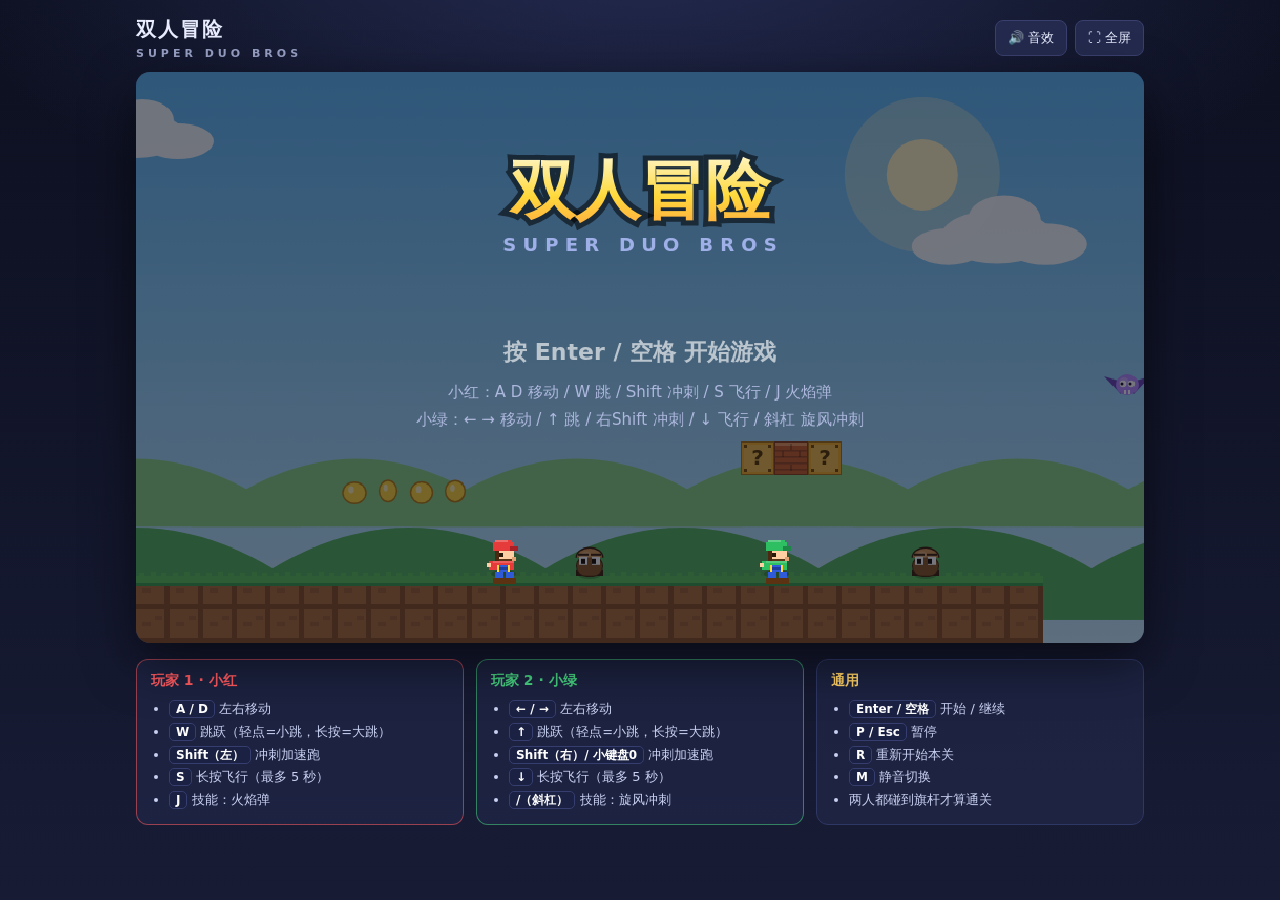
==== commit edc0f6be: "马里奥" ====
--- a/index.html
+++ b/index.html
@@ -1,1154 +1,66 @@
 <!DOCTYPE html>
 <html lang="zh-CN">
 <head>
-<meta charset="UTF-8" />
-<meta name="viewport" content="width=device-width, initial-scale=1, maximum-scale=1, user-scalable=no, viewport-fit=cover" />
-<title>货车贪吃蛇 · Truck Snake</title>
-<style>
-*{box-sizing:border-box;-webkit-tap-highlight-color:transparent;user-select:none}
-html,body{height:100%}
-body{margin:0;background:radial-gradient(1100px 700px at 50% -12%,#1a2130 0%,#0a0d13 55%,#06080d 100%);color:#e9eef7;font-family:"Segoe UI",system-ui,-apple-system,"PingFang SC","Microsoft YaHei",sans-serif;display:flex;flex-direction:column;align-items:center;justify-content:center;min-height:100dvh;padding:12px;gap:10px;overflow:hidden}
-.wrap{width:min(100%,1000px,calc((100dvh - 156px) * 1.6));display:flex;flex-direction:column;gap:10px}
-.bar{display:flex;align-items:center;gap:12px;padding:7px 12px;border-radius:14px;background:linear-gradient(180deg,rgba(28,34,45,.92),rgba(16,20,27,.92));border:1px solid rgba(255,255,255,.08);box-shadow:0 10px 26px rgba(0,0,0,.45);flex-wrap:wrap}
-.stat{display:flex;align-items:baseline;gap:5px;font-size:11px;color:#8b95a7;letter-spacing:.08em}
-.stat b{font-size:17px;color:#e9eef7;font-variant-numeric:tabular-nums;font-weight:800}
-.stat.amber b{color:#ffb020}
-.spacer{flex:1}
-.meter{display:flex;align-items:center;gap:6px;font-size:11px;color:#8b95a7;letter-spacing:.06em}
-.meter i{display:block;width:78px;height:8px;border-radius:99px;background:rgba(255,255,255,.09);overflow:hidden;box-shadow:inset 0 1px 2px rgba(0,0,0,.5)}
-.meter em{display:block;height:100%;width:0%;border-radius:99px;background:linear-gradient(90deg,#63d3ff,#3b7ff0)}
-.meter.nitro em{background:linear-gradient(90deg,#7ef0c8,#ffd166)}
-.meter.nitro.full em{box-shadow:0 0 10px rgba(255,209,102,.9)}
-.meter.combo em{background:linear-gradient(90deg,#ffd166,#ff7a3d)}
-.meter.combo.on{color:#ffd166;font-weight:800}
-.meter.combo.on i{background:rgba(255,209,102,.18)}
-.iconbtn{width:32px;height:32px;border-radius:10px;border:1px solid rgba(255,255,255,.1);background:rgba(255,255,255,.05);color:#cfd7e4;font-size:14px;line-height:1;cursor:pointer;display:grid;place-items:center;transition:.15s;flex:0 0 auto}
-.iconbtn:hover{background:rgba(255,255,255,.13);color:#fff}
-.iconbtn:active{transform:scale(.93)}
-.stage{position:relative;width:100%;aspect-ratio:960/600;border-radius:16px;overflow:hidden;border:1px solid rgba(255,255,255,.1);box-shadow:0 26px 60px rgba(0,0,0,.55);background:#151a22}
-canvas{display:block;width:100%;height:100%;touch-action:none}
-.veil{position:absolute;inset:0;display:none;align-items:center;justify-content:center;padding:16px;background:rgba(8,11,16,.7);-webkit-backdrop-filter:blur(6px);backdrop-filter:blur(6px);z-index:5}
-.veil.show{display:flex}
-.card{width:min(580px,100%);text-align:center;padding:22px;border-radius:18px;background:linear-gradient(180deg,rgba(33,40,54,.97),rgba(17,21,29,.97));border:1px solid rgba(255,255,255,.1);box-shadow:0 22px 50px rgba(0,0,0,.6);animation:pop .26s cubic-bezier(.2,1.2,.4,1)}
-@keyframes pop{from{opacity:0;transform:translateY(10px) scale(.96)}to{opacity:1;transform:none}}
-.badge{display:inline-block;font-size:11px;letter-spacing:.2em;color:#ffb020;background:rgba(255,176,32,.12);border:1px solid rgba(255,176,32,.32);padding:4px 10px;border-radius:999px;margin-bottom:10px}
-h1{margin:0 0 8px;font-size:29px;letter-spacing:.02em;background:linear-gradient(180deg,#fff,#b3bfd2);-webkit-background-clip:text;background-clip:text;color:transparent}
-.sub{margin:0 0 12px;font-size:13px;line-height:1.7;color:#9aa5b8}
-.legend{display:flex;flex-wrap:wrap;gap:7px;align-items:center;justify-content:center;font-size:12.5px;color:#c6d0de;margin-bottom:10px}
-.lg{display:inline-flex;align-items:center;gap:6px;background:rgba(255,255,255,.05);border:1px solid rgba(255,255,255,.08);padding:5px 10px;border-radius:9px}
-.lg b{color:#ffb020}
-.dot{width:9px;height:9px;border-radius:3px;display:inline-block}
-.dot.red{background:#ff5a52}.dot.blue{background:#4b8ef0}
-.arrow{color:#5d6879}
-.keys{display:flex;flex-wrap:wrap;gap:6px;justify-content:center;margin-bottom:14px;font-size:12px;color:#93a0b3}
-.key{padding:4px 9px;border-radius:7px;background:rgba(255,255,255,.06);border:1px solid rgba(255,255,255,.12);font-weight:700;color:#dbe3ee}
-.btn{font:inherit;font-weight:800;letter-spacing:.04em;border:0;cursor:pointer;padding:13px 26px;border-radius:12px;font-size:15px;transition:.15s}
-.btn.primary{color:#241703;background:linear-gradient(180deg,#ffcb52,#ffa41b);box-shadow:0 10px 24px rgba(255,164,27,.3)}
-.btn.primary:hover{filter:brightness(1.07)}
-.btn.primary:active{transform:translateY(1px)}
-.btn.ghost{color:#cfd7e4;background:rgba(255,255,255,.07);border:1px solid rgba(255,255,255,.14)}
-.hint{margin-top:11px;font-size:12px;color:#77839a}
-.ostats{display:grid;grid-template-columns:repeat(auto-fit,minmax(96px,1fr));gap:10px;margin:4px 0 16px}
-.ostat{background:rgba(255,255,255,.05);border:1px solid rgba(255,255,255,.08);border-radius:12px;padding:10px 8px}
-.ostat span{display:block;font-size:11px;color:#8b95a7;letter-spacing:.1em;margin-bottom:4px}
-.ostat b{font-size:20px;font-variant-numeric:tabular-nums}
-.ostat.amber b{color:#ffb020}
-.row{display:flex;gap:10px;justify-content:center;flex-wrap:wrap}
-.dpad{display:none;grid-template-columns:repeat(3,58px);grid-template-rows:repeat(3,58px);gap:6px;justify-content:center;margin-top:2px}
-body.touch .dpad{display:grid}
-.dbtn{border-radius:14px;border:1px solid rgba(255,255,255,.12);background:rgba(255,255,255,.07);color:#cfd7e4;font-size:17px;display:grid;place-items:center;cursor:pointer}
-.dbtn:active,.dbtn.on{background:rgba(255,176,32,.22);border-color:rgba(255,176,32,.5)}
-.dbtn.boost{font-size:12px;font-weight:800;letter-spacing:.06em;color:#0f1a12;background:linear-gradient(180deg,#8ef0c8,#41c79a);border-color:rgba(140,240,200,.5)}
-.dbtn.boost.on{background:linear-gradient(180deg,#c8ffe9,#63e0b4)}
-.cheatbadge{display:none;align-items:center;font-size:11px;font-weight:800;letter-spacing:.08em;color:#241703;background:linear-gradient(180deg,#ffd76a,#ffb020);padding:4px 9px;border-radius:999px;box-shadow:0 0 12px rgba(255,176,32,.55);animation:cpulse 1.4s ease-in-out infinite}
-.cheatbadge.show{display:inline-flex}
-@keyframes cpulse{0%,100%{transform:scale(1)}50%{transform:scale(1.07)}}
-</style>
+<meta charset="utf-8" />
+<meta name="viewport" content="width=device-width, initial-scale=1, maximum-scale=1" />
+<title>双人冒险 · Super Duo Bros</title>
+<link rel="stylesheet" href="styles.css" />
 </head>
 <body>
-<div class="wrap">
-  <div class="bar">
-    <div class="stat">得分<b id="hudScore">0</b></div>
-    <div class="stat">车厢<b id="hudCars">0</b></div>
-    <div class="stat amber">最佳<b id="hudBest">0</b></div>
-    <div class="cheatbadge" id="cheatBadge">无敌模式</div>
-    <div class="spacer"></div>
-    <div class="meter combo" id="comboWrap"><span id="comboTxt">连击</span><i><em id="comboBar"></em></i></div>
-    <div class="meter nitro" id="nitroWrap"><span>氮气</span><i><em id="nitroBar"></em></i></div>
-    <div class="spacer"></div>
-    <button class="iconbtn" id="btnSound" title="音效开关">🔊</button>
-    <button class="iconbtn" id="btnPause" title="暂停 / 继续">⏸</button>
-    <button class="iconbtn" id="btnRestart" title="重新开始">↻</button>
+  <div id="app">
+    <header id="topbar">
+      <h1>双人冒险 <span class="sub">SUPER DUO BROS</span></h1>
+      <div class="topbtns">
+        <button id="btnMute" type="button" title="静音 / 开音效 (M)">🔊 音效</button>
+        <button id="btnFull" type="button" title="全屏">⛶ 全屏</button>
+      </div>
+    </header>
+
+    <div id="frame">
+      <canvas id="game" width="960" height="544"></canvas>
+      <pre id="debug" hidden></pre>
+    </div>
+
+    <section id="legend">
+      <div class="card p1">
+        <div class="who">玩家 1 · 小红</div>
+        <ul>
+          <li><b>A / D</b> 左右移动</li>
+          <li><b>W</b> 跳跃（轻点=小跳，长按=大跳）</li>
+          <li><b>Shift（左）</b> 冲刺加速跑</li>
+          <li><b>S</b> 长按飞行（最多 5 秒）</li>
+          <li><b>J</b> 技能：火焰弹</li>
+        </ul>
+      </div>
+      <div class="card p2">
+        <div class="who">玩家 2 · 小绿</div>
+        <ul>
+          <li><b>← / →</b> 左右移动</li>
+          <li><b>↑</b> 跳跃（轻点=小跳，长按=大跳）</li>
+          <li><b>Shift（右）/ 小键盘0</b> 冲刺加速跑</li>
+          <li><b>↓</b> 长按飞行（最多 5 秒）</li>
+          <li><b>/（斜杠）</b> 技能：旋风冲刺</li>
+        </ul>
+      </div>
+      <div class="card other">
+        <div class="who">通用</div>
+        <ul>
+          <li><b>Enter / 空格</b> 开始 / 继续</li>
+          <li><b>P / Esc</b> 暂停</li>
+          <li><b>R</b> 重新开始本关</li>
+          <li><b>M</b> 静音切换</li>
+          <li>两人都碰到旗杆才算通关</li>
+        </ul>
+      </div>
+    </section>
   </div>
-  <div class="stage">
-    <canvas id="game" width="960" height="600"></canvas>
-    <div class="veil" id="veil"></div>
-  </div>
-  <div class="dpad" id="dpad">
-    <button class="dbtn" data-dir="up" style="grid-area:1/2">▲</button>
-    <button class="dbtn" data-dir="left" style="grid-area:2/1">◀</button>
-    <button class="dbtn" data-dir="right" style="grid-area:2/3">▶</button>
-    <button class="dbtn" data-dir="down" style="grid-area:3/2">▼</button>
-    <button class="dbtn boost" id="btnBoost" style="grid-area:3/3">冲刺</button>
-  </div>
-</div>
-<script>
-(function(){
-'use strict';
 
-const $ = s => document.querySelector(s);
-const clamp = (v,a,b) => v<a?a:(v>b?b:v);
-const rnd = (a,b) => a + Math.random()*(b-a);
-const pick = a => a[(Math.random()*a.length)|0];
-const TAU = Math.PI*2;
-const angDiff = (a,b) => { let d=(a-b+Math.PI)%TAU; if(d<0) d+=TAU; return d-Math.PI; };
-const rotToward = (c,t,step) => { const d=angDiff(t,c); return Math.abs(d)<=step ? t : c+Math.sign(d)*step; };
-function rr(g,x,y,w,h,r){
-  r = Math.min(r, Math.abs(w)/2, Math.abs(h)/2);
-  g.beginPath(); g.moveTo(x+r,y);
-  g.arcTo(x+w,y,x+w,y+h,r); g.arcTo(x+w,y+h,x,y+h,r);
-  g.arcTo(x,y+h,x,y,r); g.arcTo(x,y,x+w,y,r); g.closePath();
-}
-
-const cv = $('#game');
-const ctx = cv.getContext('2d');
-const W = cv.width, H = cv.height;
-const WALL = 18;
-const AR = { x:WALL, y:WALL, w:W-WALL*2, h:H-WALL*2 };
-
-const SPACING = 44;
-const TURN = 5.2;
-const BASE_SPEED = 170;
-const SPEED_STEP = 2.0;
-const SPEED_MAX = 280;
-const MAX_SEG = 666;
-const COMBO_TIME = 2.6;
-const COMBO_MAX = 8;
-const BOOST_MUL = 1.72;
-const BOOST_TURN = 0.82;
-const BOOST_DRAIN = 0.33;
-const MARK_LIFE = 2.4;
-const TRAILER_DEATH = false;
-const PAL = ['#e2574c','#4b8ef0','#3fb27f','#e0a33e','#a86ede','#38bdc4','#ef7ba0','#7cc157'];
-const Sound = {
-  on:true, ac:null, master:null,
-  init(){
-    if(this.ac) return;
-    const AC = window.AudioContext || window.webkitAudioContext;
-    if(!AC) return;
-    this.ac = new AC();
-    this.master = this.ac.createGain();
-    this.master.gain.value = 0.42;
-    this.master.connect(this.ac.destination);
-  },
-  resume(){ if(this.ac && this.ac.state === 'suspended') this.ac.resume(); },
-  blip(freq,dur,opt){
-    opt = opt || {};
-    if(!this.on || !this.ac) return;
-    const t0 = this.ac.currentTime + (opt.delay||0);
-    const o = this.ac.createOscillator(), g = this.ac.createGain();
-    o.type = opt.type || 'square';
-    o.frequency.setValueAtTime(freq,t0);
-    if(opt.slide) o.frequency.exponentialRampToValueAtTime(Math.max(30,freq+opt.slide), t0+dur);
-    g.gain.setValueAtTime(0.0001,t0);
-    g.gain.linearRampToValueAtTime(opt.vol||0.07, t0+0.012);
-    g.gain.exponentialRampToValueAtTime(0.0001, t0+dur);
-    o.connect(g); g.connect(this.master);
-    o.start(t0); o.stop(t0+dur+0.03);
-  },
-  noise(dur,vol,from,to){
-    if(!this.on || !this.ac) return;
-    const t0 = this.ac.currentTime;
-    const len = Math.floor(this.ac.sampleRate*dur);
-    const buf = this.ac.createBuffer(1,len,this.ac.sampleRate);
-    const d = buf.getChannelData(0);
-    for(let i=0;i<len;i++) d[i] = (Math.random()*2-1)*Math.pow(1-i/len,2);
-    const s = this.ac.createBufferSource(); s.buffer = buf;
-    const f = this.ac.createBiquadFilter(); f.type = 'lowpass';
-    f.frequency.setValueAtTime(from||1500,t0);
-    f.frequency.exponentialRampToValueAtTime(to||180,t0+dur);
-    const g = this.ac.createGain(); g.gain.value = vol;
-    s.connect(f); f.connect(g); g.connect(this.master); s.start(t0);
-  },
-  hit(combo){
-    const f = 520 + Math.min(combo,10)*62;
-    this.blip(f,0.07,{type:'square',vol:0.05});
-    this.blip(f*1.5,0.11,{type:'square',vol:0.045,delay:0.05});
-  },
-  crunch(){
-    this.noise(0.16,0.20,2400,300);
-    this.blip(150,0.09,{type:'triangle',vol:0.05});
-  },
-  gold(){ [523,659,784,1046,1318].forEach((f,i)=>this.blip(f,0.13,{type:'triangle',vol:0.08,delay:i*0.06})); },
-  boostOn(){ this.blip(180,0.42,{type:'sawtooth',vol:0.09,slide:520}); this.noise(0.3,0.1,900,2400); },
-  boostTick(){ this.noise(0.14,0.05,500,1800); },
-  boostOff(){ this.blip(420,0.22,{type:'sawtooth',vol:0.06,slide:-260}); },
-  crash(){ this.noise(0.6,0.34,1800,120); this.blip(170,0.5,{type:'sawtooth',vol:0.13,slide:-120}); },
-  cheatOn(){ [523,659,880,1174].forEach((f,i)=>this.blip(f,0.14,{type:'triangle',vol:0.09,delay:i*0.07})); },
-  cheatOff(){ [880,659,494].forEach((f,i)=>this.blip(f,0.13,{type:'triangle',vol:0.07,delay:i*0.07})); },
-  go(){ this.blip(440,0.13,{type:'square',vol:0.06}); this.blip(680,0.16,{type:'square',vol:0.06,delay:0.12}); }
-};
-const S = {
-  mode:'menu', t:0, score:0, best:0, trailers:0,
-  head:{x:0,y:0,angle:0}, targetAngle:0, speed:BASE_SPEED,
-  trail:[], body:[], bikes:[], parts:[], texts:[], rings:[], marks:[], flashes:[],
-  shake:0, hitStop:0, flash:0, flashColor:'#ffffff',
-  combo:0, comboT:0, comboMax:0, nitro:0.45, boosting:false, boostTick:0,
-  kills:0, spawnTimer:0, menuAngle:0, overT:0, reason:'', markT:0, smokeT:0,
-  invincible:false, cheatUsed:false, wallFxT:0,
-  wheelL:{x:0,y:0}, wheelR:{x:0,y:0}, wheelsReady:false
-};
-try { S.best = parseInt(localStorage.getItem('truck-snake-best')||'0',10) || 0; } catch(e){ S.best = 0; }
-
-function speedFor(n){ return Math.min(SPEED_MAX, BASE_SPEED + n*SPEED_STEP); }
-function curSpeed(){ return speedFor(S.trailers) * (S.boosting ? BOOST_MUL : 1); }
-function bikeTarget(){ return Math.min(8, 4 + Math.floor(S.trailers/5)); }
-
-function placeHead(x,y,angle,segs){
-  S.head = {x:x,y:y,angle:angle};
-  S.targetAngle = angle;
-  S.trailers = segs;
-  S.speed = speedFor(segs);
-  S.trail.length = 0;
-  const need = segs*SPACING + 380;
-  for(let d=need; d>=0; d-=8) S.trail.push({ x:x-Math.cos(angle)*d, y:y-Math.sin(angle)*d });
-  S.body = computeBody();
-  S.wheelsReady = false;
-}
-
-function resetGame(){
-  S.score = 0; S.parts.length = 0; S.texts.length = 0;
-  S.rings.length = 0; S.marks.length = 0; S.flashes.length = 0;
-  S.shake = 0; S.hitStop = 0; S.flash = 0; S.spawnTimer = 0.2; S.reason = '';
-  S.combo = 0; S.comboT = 0; S.comboMax = 0; S.nitro = 0.45;
-  S.cheatUsed = !!S.invincible; S.wallFxT = 0;
-  S.boosting = false; S.boostTick = 0; S.kills = 0; S.overT = 0;
-  S.bikes.length = 0;
-  placeHead(AR.x + AR.w*0.5 - 190, AR.y + AR.h*0.5, 0, 1);
-  for(let i=0;i<4;i++) spawnBike(true);
-  S.mode = 'play';
-  syncHUD();
-}
-
-function setupMenu(){
-  S.score = 0; S.parts.length = 0; S.texts.length = 0;
-  S.rings.length = 0; S.marks.length = 0; S.flashes.length = 0;
-  S.shake = 0; S.hitStop = 0; S.flash = 0; S.spawnTimer = 0.6;
-  S.combo = 0; S.comboT = 0; S.comboMax = 0; S.nitro = 1; S.boosting = false; S.kills = 0;
-  S.bikes.length = 0;
-  S.menuAngle = 0.2;
-  placeHead(AR.x + AR.w*0.5 + 170, AR.y + AR.h*0.5 - 130, 0.5, 7);
-  for(let i=0;i<6;i++) spawnBike(false);
-  S.mode = 'menu';
-  syncHUD();
-}
-
-function kindCfg(kind){
-  const k = 1 + S.trailers*0.008;
-  if(kind === 'racer') return { speed:rnd(112,134)*k, turn:4.3, color:'#ff5a52', helmet:'#ffe9a8', base:20, add:1 };
-  if(kind === 'gold') return { speed:rnd(72,92)*k, turn:3.5, color:'#ffc93c', helmet:'#2b2f3a', base:30, add:2 };
-  return { speed:rnd(52,78)*k, turn:2.9, color:pick(['#4b8ef0','#3fb27f','#a86ede','#38bdc4','#e0a33e']), helmet:'#e9eef7', base:10, add:1 };
-}
-
-function makeBike(x,y,ang,kind){
-  const cfg = kindCfg(kind);
-  S.bikes.push({ x:x, y:y, angle:ang, want:ang, wander:ang, wt:rnd(0,1.6), kind:kind,
-                 speed:cfg.speed, turn:cfg.turn, color:cfg.color, helmet:cfg.helmet,
-                 base:cfg.base, add:cfg.add, wob:rnd(0,TAU) });
-}
-
-function freeSpot(initial){
-  const minD = initial ? 250 : 190;
-  for(let a=0;a<80;a++){
-    const x = rnd(AR.x+46, AR.x+AR.w-46);
-    const y = rnd(AR.y+46, AR.y+AR.h-46);
-    if(Math.hypot(x-S.head.x, y-S.head.y) < minD) continue;
-    if(hitTruck(x,y) >= 0) continue;
-    let bad = false;
-    for(const b of S.bikes) if(Math.hypot(x-b.x,y-b.y) < 74){ bad = true; break; }
-    if(!bad) return { x:x, y:y };
-  }
-  return null;
-}
-
-function spawnBike(initial){
-  const spot = freeSpot(initial);
-  if(!spot) return;
-  const kind = Math.random() < 0.10 ? 'gold' : (Math.random() < 0.44 ? 'racer' : 'cruiser');
-  const ang = rnd(0,TAU);
-  makeBike(spot.x, spot.y, ang, kind);
-  if(kind !== 'gold' && S.bikes.length + 2 <= bikeTarget() && Math.random() < 0.3){
-    const a2 = ang + 1.7;
-    for(let i=1;i<=2;i++){
-      const ox = spot.x + Math.cos(a2)*48*i, oy = spot.y + Math.sin(a2)*48*i;
-      if(ox < AR.x+30 || ox > AR.x+AR.w-30 || oy < AR.y+30 || oy > AR.y+AR.h-30) break;
-      if(hitTruck(ox,oy) >= 0) break;
-      makeBike(ox, oy, ang, 'cruiser');
-    }
-  }
-}
-
-function updateBikes(dt){
-  const fleeK = Math.min(4.2, 1.9 + S.trailers*0.07);
-  for(const b of S.bikes){
-    b.wob += dt*7;
-    b.wt -= dt;
-    if(b.wt <= 0){ b.wt = rnd(0.7,1.9); b.wander += rnd(-1.25,1.25); }
-    let vx = Math.cos(b.wander), vy = Math.sin(b.wander);
-    const m = 120;
-    if(b.x-AR.x < m) vx += (m-(b.x-AR.x))/m * 2.3;
-    if(AR.x+AR.w-b.x < m) vx -= (m-(AR.x+AR.w-b.x))/m * 2.3;
-    if(b.y-AR.y < m) vy += (m-(b.y-AR.y))/m * 2.3;
-    if(AR.y+AR.h-b.y < m) vy -= (m-(AR.y+AR.h-b.y))/m * 2.3;
-    if(b.kind !== 'cruiser' && S.mode !== 'over'){
-      const dx = b.x-S.head.x, dy = b.y-S.head.y, d = Math.hypot(dx,dy) || 1;
-      if(d < 330){ const k = (1-d/330)*fleeK; vx += dx/d*k; vy += dy/d*k; }
-    }
-    b.angle = rotToward(b.angle, Math.atan2(vy,vx), b.turn*dt);
-    b.x += Math.cos(b.angle)*b.speed*dt;
-    b.y += Math.sin(b.angle)*b.speed*dt;
-    b.x = clamp(b.x, AR.x+14, AR.x+AR.w-14);
-    b.y = clamp(b.y, AR.y+14, AR.y+AR.h-14);
-  }
-  if(S.mode === 'play' || S.mode === 'menu'){
-    if(S.bikes.length < bikeTarget()){
-      S.spawnTimer -= dt;
-      if(S.spawnTimer <= 0){
-        spawnBike(false);
-        S.spawnTimer = S.bikes.length === 0 ? 0.15 : rnd(0.45,1.2);
-      }
-    } else S.spawnTimer = 0.4;
-  }
-}
-function computeBody(){
-  const out = [];
-  const n = S.trailers;
-  if(n <= 0) return out;
-  let target = SPACING, acc = 0;
-  let prev = S.head;
-  const tr = S.trail;
-  for(let i=tr.length-1;i>=0;i--){
-    const p = tr[i];
-    const dx = p.x-prev.x, dy = p.y-prev.y;
-    const d = Math.hypot(dx,dy);
-    if(d > 1e-6){
-      while(acc + d >= target && out.length < n){
-        const t = (target-acc)/d;
-        out.push({ x:prev.x+dx*t, y:prev.y+dy*t, a:Math.atan2(-dy,-dx) });
-        target += SPACING;
-      }
-    }
-    acc += d;
-    prev = p;
-    if(out.length >= n) break;
-  }
-  while(out.length < n){
-    const last = out.length ? out[out.length-1] : { x:S.head.x, y:S.head.y, a:S.head.angle };
-    out.push({ x:last.x-Math.cos(last.a)*SPACING, y:last.y-Math.sin(last.a)*SPACING, a:last.a });
-  }
-  return out;
-}
-
-function pushTrail(){
-  const tr = S.trail, h = S.head, last = tr[tr.length-1];
-  if(!last || Math.hypot(h.x-last.x, h.y-last.y) >= 4) tr.push({ x:h.x, y:h.y });
-  const need = S.trailers*SPACING + 420;
-  let acc = 0, i = tr.length-1;
-  while(i > 0 && acc < need){ acc += Math.hypot(tr[i].x-tr[i-1].x, tr[i].y-tr[i-1].y); i--; }
-  if(i > 0) tr.splice(0,i);
-}
-
-function boxHit(px,py,cx,cy,a,hw,hh,r){
-  const dx = px-cx, dy = py-cy;
-  const ca = Math.cos(a), sa = Math.sin(a);
-  const lx = dx*ca + dy*sa;
-  const ly = -dx*sa + dy*ca;
-  const ox = Math.max(Math.abs(lx)-hw, 0), oy = Math.max(Math.abs(ly)-hh, 0);
-  return ox*ox + oy*oy < r*r;
-}
-
-function hitTruck(px,py){
-  if(boxHit(px,py,S.head.x,S.head.y,S.head.angle,25,14,11)) return 0;
-  const b = S.body;
-  for(let i=0;i<b.length;i++){
-    const s = b[i];
-    const dx = px-s.x, dy = py-s.y;
-    if(dx*dx + dy*dy > 1521) continue;
-    if(boxHit(px,py,s.x,s.y,s.a,21,13,11)) return i+1;
-  }
-  return -1;
-}
-
-function stepHead(dt){
-  const dir = inputVector();
-  if(dir){
-    const a = Math.atan2(dir.y, dir.x);
-    if(S.trailers === 0 || Math.abs(angDiff(a, S.head.angle)) < 1.9) S.targetAngle = a;
-  }
-  const turn = TURN * (S.boosting ? BOOST_TURN : 1);
-  S.head.angle = rotToward(S.head.angle, S.targetAngle, turn*dt);
-  S.speed = curSpeed();
-  S.head.x += Math.cos(S.head.angle)*S.speed*dt;
-  S.head.y += Math.sin(S.head.angle)*S.speed*dt;
-  pushTrail();
-  sampleMarks(dt);
-  sampleSmoke(dt);
-  const h = S.head, pad = 20;
-  const oX = h.x < AR.x+pad || h.x > AR.x+AR.w-pad;
-  const oY = h.y < AR.y+pad || h.y > AR.y+AR.h-pad;
-  if(oX || oY){
-    if(S.invincible){
-      if(oX) h.x = clamp(h.x, AR.x+pad, AR.x+AR.w-pad);
-      if(oY) h.y = clamp(h.y, AR.y+pad, AR.y+AR.h-pad);
-      if(S.wallFxT <= 0){
-        S.wallFxT = 0.1;
-        burst(h.x, h.y, '#ffd166', 6);
-      }
-    } else crash('wall');
-  }
-}
-
-function stepMenu(dt){
-  S.menuAngle += 0.82*dt;
-  S.targetAngle = S.menuAngle;
-  S.head.angle = rotToward(S.head.angle, S.targetAngle, TURN*dt);
-  S.speed = speedFor(S.trailers);
-  S.head.x += Math.cos(S.head.angle)*S.speed*dt;
-  S.head.y += Math.sin(S.head.angle)*S.speed*dt;
-  S.head.x = clamp(S.head.x, AR.x+70, AR.x+AR.w-70);
-  S.head.y = clamp(S.head.y, AR.y+70, AR.y+AR.h-70);
-  pushTrail();
-  sampleMarks(dt);
-  S.body = computeBody();
-}
-
-function sampleMarks(dt){
-  const h = S.head;
-  const ca = Math.cos(h.angle), sa = Math.sin(h.angle);
-  const lx = -19, ly = 14.5;
-  const wl = { x:h.x + lx*ca - ly*sa, y:h.y + lx*sa + ly*ca };
-  const wr = { x:h.x + lx*ca + ly*sa, y:h.y + lx*sa - ly*ca };
-  S.markT -= dt;
-  const hard = S.boosting || Math.abs(angDiff(h.angle, S.targetAngle)) > 0.45;
-  if(S.wheelsReady && hard && S.markT <= 0){
-    S.markT = 0.05;
-    S.marks.push({ x1:S.wheelL.x, y1:S.wheelL.y, x2:wl.x, y2:wl.y, life:MARK_LIFE, max:MARK_LIFE });
-    S.marks.push({ x1:S.wheelR.x, y1:S.wheelR.y, x2:wr.x, y2:wr.y, life:MARK_LIFE, max:MARK_LIFE });
-    if(S.marks.length > 260) S.marks.splice(0,2);
-  }
-  S.wheelL = wl; S.wheelR = wr;
-  S.wheelsReady = true;
-}
-
-function sampleSmoke(dt){
-  S.smokeT -= dt;
-  const fast = S.speed > 212 || S.boosting;
-  if(!fast || S.smokeT > 0) return;
-  S.smokeT = S.boosting ? 0.03 : 0.09;
-  const h = S.head, ca = Math.cos(h.angle), sa = Math.sin(h.angle);
-  S.parts.push({ kind:'smoke', x:h.x-26*ca-8*sa, y:h.y-26*sa+8*ca,
-    vx:rnd(-16,16)-Math.cos(h.angle)*26, vy:rnd(-16,16)-Math.sin(h.angle)*26,
-    life:0.7, max:0.7, size:rnd(4,7), color:'#8d97a6', rot:0, vr:rnd(-2,2) });
-}
-
-function collide(){
-  for(let i=S.bikes.length-1;i>=0;i--){
-    const hit = hitTruck(S.bikes[i].x, S.bikes[i].y);
-    if(hit === 0) eatBike(i, 0);
-    else if(hit > 0){
-      if(TRAILER_DEATH) crash('bike'); else eatBike(i, hit);
-    }
-    if(S.mode !== 'play') return;
-  }
-  if(S.invincible) return;
-  const h = S.head;
-  for(let i=1;i<S.body.length;i++){
-    const s = S.body[i];
-    if(Math.hypot(h.x-s.x, h.y-s.y) < 24){ crash('self'); return; }
-  }
-}
-
-function eatBike(i, hit){
-  const b = S.bikes[i];
-  S.bikes.splice(i,1);
-  const gold = b.kind === 'gold';
-  S.trailers = Math.min(MAX_SEG, S.trailers + b.add);
-  S.combo = Math.min(99, S.combo + 1);
-  S.comboT = COMBO_TIME;
-  if(S.combo > S.comboMax) S.comboMax = S.combo;
-  const mult = Math.min(COMBO_MAX, S.combo);
-  const pts = b.base * mult;
-  S.score += pts;
-  S.kills++;
-  S.nitro = Math.min(1, S.nitro + 0.135);
-  burst(b.x, b.y, b.color, gold ? 28 : 15);
-  burst(b.x, b.y, '#ffd166', gold ? 12 : 6);
-  flingRider(b.x, b.y, b.helmet, b.color);
-  addRing(b.x, b.y, gold ? '255,209,102' : '255,255,255', gold ? 78 : 44);
-  if(hit > 0){
-    const t = S.body[hit-1];
-    if(t) S.flashes.push({ x:t.x, y:t.y, a:t.a, life:0.28, max:0.28 });
-    Sound.crunch();
-    Sound.hit(S.combo);
-  } else {
-    Sound.hit(S.combo);
-  }
-  if(gold){
-    Sound.gold();
-    S.flash = 0.34;
-    S.flashColor = '#ffd166';
-  }
-  addText(b.x, b.y - 6, '+' + pts, mult > 1 ? ('连击 x' + mult) : (hit > 0 ? '车厢扫中' : '撞毁'), gold ? '#ffd166' : '#ffffff');
-  S.shake = Math.min(1.2, S.shake + (gold ? 0.7 : 0.42));
-  S.hitStop = gold ? 0.085 : 0.05;
-  syncHUD();
-}
-
-function crash(reason){
-  if(S.mode !== 'play') return;
-  S.reason = reason;
-  S.mode = 'over';
-  S.shake = 1.6;
-  S.flash = 0.35;
-  S.flashColor = '#ff8a3d';
-  S.overT = 1.5;
-  burst(S.head.x, S.head.y, '#ff8a3d', 34);
-  burst(S.head.x, S.head.y, '#ffe08a', 16);
-  addRing(S.head.x, S.head.y, '255,138,61', 150);
-  Sound.crash();
-  if(!S.cheatUsed && S.score > S.best){
-    S.best = S.score;
-    try { localStorage.setItem('truck-snake-best', String(S.best)); } catch(e){}
-  }
-  syncHUD();
-  setTimeout(function(){ if(S.mode === 'over') showGameOver(); }, 800);
-}
-
-function burst(x,y,color,n){
-  for(let i=0;i<n;i++){
-    const a = rnd(0,TAU), s = rnd(50,300);
-    S.parts.push({ kind:'spark', x:x, y:y, vx:Math.cos(a)*s, vy:Math.sin(a)*s,
-      life:rnd(0.3,0.8), max:0.8, size:rnd(2,5.5), color:color, rot:rnd(0,TAU), vr:rnd(-10,10) });
-  }
-}
-
-function flingRider(x,y,helmet,color){
-  const a = rnd(0,TAU), s = rnd(120,240);
-  S.parts.push({ kind:'rider', x:x, y:y, vx:Math.cos(a)*s, vy:Math.sin(a)*s,
-    life:0.9, max:0.9, size:5, color:color, color2:helmet, rot:0, vr:rnd(-14,14) });
-}
-
-function addRing(x,y,rgb,r1){
-  S.rings.push({ x:x, y:y, r0:6, r1:r1, life:0.45, max:0.45, rgb:rgb });
-}
-
-function addText(x,y,text,sub,color){
-  S.texts.push({ x:x, y:y, text:text, sub:sub||'', life:1.15, max:1.15, color:color });
-}
-
-function updateEffects(dt){
-  const damp = Math.pow(0.16, dt);
-  for(let i=S.parts.length-1;i>=0;i--){
-    const p = S.parts[i];
-    p.life -= dt;
-    if(p.life <= 0){ S.parts.splice(i,1); continue; }
-    p.x += p.vx*dt; p.y += p.vy*dt;
-    if(p.kind === 'smoke'){
-      const d2 = Math.pow(0.35, dt);
-      p.vx *= d2; p.vy *= d2;
-      p.size += dt*24;
-    } else {
-      p.vx *= damp; p.vy *= damp;
-    }
-    p.rot += p.vr*dt;
-  }
-  for(let i=S.rings.length-1;i>=0;i--){ S.rings[i].life -= dt; if(S.rings[i].life <= 0) S.rings.splice(i,1); }
-  for(let i=S.marks.length-1;i>=0;i--){ S.marks[i].life -= dt; if(S.marks[i].life <= 0) S.marks.splice(i,1); }
-  for(let i=S.flashes.length-1;i>=0;i--){ S.flashes[i].life -= dt; if(S.flashes[i].life <= 0) S.flashes.splice(i,1); }
-  for(let i=S.texts.length-1;i>=0;i--){
-    const t = S.texts[i];
-    t.life -= dt; t.y -= 44*dt;
-    if(t.life <= 0) S.texts.splice(i,1);
-  }
-}
-const keys = { up:false, down:false, left:false, right:false };
-let touchDir = null, swipe = null, boostKey = false, boostBtn = false, boostPtr = false;
-function boostInput(){ return boostKey || boostBtn || boostPtr; }
-
-function inputVector(){
-  if(touchDir) return touchDir;
-  let x = 0, y = 0;
-  if(keys.up) y -= 1;
-  if(keys.down) y += 1;
-  if(keys.left) x -= 1;
-  if(keys.right) x += 1;
-  if(x === 0 && y === 0) return null;
-  const m = Math.hypot(x,y);
-  return { x:x/m, y:y/m };
-}
-
-const KEYMAP = {
-  ArrowUp:'up', ArrowDown:'down', ArrowLeft:'left', ArrowRight:'right',
-  w:'up', a:'left', s:'down', d:'right', W:'up', A:'left', S:'down', D:'right'
-};
-
-window.addEventListener('keydown', function(e){
-  Sound.init(); Sound.resume();
-  const k = KEYMAP[e.key];
-  if(k){ keys[k] = true; e.preventDefault(); return; }
-  if(e.key === ' ' || e.key === 'Spacebar'){
-    e.preventDefault();
-    if(S.mode === 'menu' || S.mode === 'over'){ startGame(); return; }
-    if(S.mode === 'pause'){ togglePause(); return; }
-    boostKey = true;
-    return;
-  }
-  if(e.key === 'Shift'){ boostKey = true; return; }
-  if(e.key === 'p' || e.key === 'P' || e.key === 'Escape'){ e.preventDefault(); togglePause(); }
-  if(e.key === 'm' || e.key === 'M'){ e.preventDefault(); toggleInvincible(); return; }
-  if(e.key === 'r' || e.key === 'R'){ startGame(); }
-}, {passive:false});
-
-window.addEventListener('keyup', function(e){
-  const k = KEYMAP[e.key];
-  if(k) keys[k] = false;
-  if(e.key === ' ' || e.key === 'Spacebar' || e.key === 'Shift') boostKey = false;
-});
-window.addEventListener('blur', function(){
-  for(const k in keys) keys[k] = false;
-  touchDir = null; boostKey = false; boostBtn = false; boostPtr = false;
-});
-
-cv.addEventListener('pointerdown', function(e){
-  Sound.init(); Sound.resume();
-  swipe = { id:e.pointerId, x:e.clientX, y:e.clientY };
-  boostPtr = true;
-});
-cv.addEventListener('pointermove', function(e){
-  if(!swipe || e.pointerId !== swipe.id) return;
-  const dx = e.clientX-swipe.x, dy = e.clientY-swipe.y;
-  const m = Math.hypot(dx,dy);
-  if(m < 22) return;
-  touchDir = { x:dx/m, y:dy/m };
-  boostPtr = false;
-});
-function endSwipe(e){ if(swipe && e.pointerId === swipe.id){ swipe = null; touchDir = null; boostPtr = false; } }
-cv.addEventListener('pointerup', endSwipe);
-cv.addEventListener('pointercancel', endSwipe);
-
-const dpad = $('#dpad');
-Array.prototype.forEach.call(dpad.querySelectorAll('.dbtn'), function(btn){
-  const dir = btn.getAttribute('data-dir');
-  if(dir){
-    function set(v){ keys[dir] = v; btn.classList.toggle('on', v); }
-    btn.addEventListener('pointerdown', function(e){
-      e.preventDefault(); Sound.init(); Sound.resume(); set(true);
-      if(btn.setPointerCapture) btn.setPointerCapture(e.pointerId);
-    });
-    ['pointerup','pointercancel','pointerleave'].forEach(function(ev){
-      btn.addEventListener(ev, function(){ set(false); });
-    });
-  }
-});
-const boostBtnEl = $('#btnBoost');
-boostBtnEl.addEventListener('pointerdown', function(e){
-  e.preventDefault(); Sound.init(); Sound.resume();
-  boostBtn = true; boostBtnEl.classList.add('on');
-});
-['pointerup','pointercancel','pointerleave'].forEach(function(ev){
-  boostBtnEl.addEventListener(ev, function(){ boostBtn = false; boostBtnEl.classList.remove('on'); });
-});
-
-const hazPat = (function(){
-  const c = document.createElement('canvas');
-  c.width = 28; c.height = 28;
-  const g = c.getContext('2d');
-  g.fillStyle = '#191d25'; g.fillRect(0,0,28,28);
-  g.strokeStyle = '#e2a821'; g.lineWidth = 9;
-  g.beginPath();
-  for(let i=-28;i<56;i+=28){ g.moveTo(i,0); g.lineTo(i+28,28); }
-  g.stroke();
-  return ctx.createPattern(c,'repeat');
-})();
-
-function drawGround(){
-  const g = ctx.createLinearGradient(0,0,0,H);
-  g.addColorStop(0,'#252c39'); g.addColorStop(1,'#181d26');
-  ctx.fillStyle = g; ctx.fillRect(0,0,W,H);
-  ctx.save();
-  ctx.strokeStyle = 'rgba(255,255,255,.055)';
-  ctx.lineWidth = 2; ctx.setLineDash([14,20]);
-  for(let x=AR.x+60; x<AR.x+AR.w; x+=80){ ctx.beginPath(); ctx.moveTo(x,AR.y); ctx.lineTo(x,AR.y+AR.h); ctx.stroke(); }
-  for(let y=AR.y+60; y<AR.y+AR.h; y+=80){ ctx.beginPath(); ctx.moveTo(AR.x,y); ctx.lineTo(AR.x+AR.w,y); ctx.stroke(); }
-  ctx.restore();
-  const v = ctx.createRadialGradient(W/2,H/2,H*0.28,W/2,H/2,H*0.92);
-  v.addColorStop(0,'rgba(0,0,0,0)'); v.addColorStop(1,'rgba(0,0,0,.55)');
-  ctx.fillStyle = v; ctx.fillRect(0,0,W,H);
-  if(S.boosting){
-    const bg = ctx.createRadialGradient(W/2,H/2,60,W/2,H/2,W*0.62);
-    bg.addColorStop(0,'rgba(255,170,60,.10)'); bg.addColorStop(1,'rgba(255,120,20,0)');
-    ctx.fillStyle = bg; ctx.fillRect(0,0,W,H);
-  }
-}
-
-function drawMarks(){
-  if(!S.marks.length) return;
-  ctx.save();
-  ctx.lineCap = 'round';
-  ctx.strokeStyle = '#07090d';
-  for(const m of S.marks){
-    ctx.globalAlpha = 0.36 * (m.life/m.max);
-    ctx.lineWidth = 6;
-    ctx.beginPath(); ctx.moveTo(m.x1,m.y1); ctx.lineTo(m.x2,m.y2); ctx.stroke();
-  }
-  ctx.restore();
-}
-
-function drawSpeedLines(){
-  const k = S.boosting ? 1 : Math.max(0, Math.min(1, (S.speed - 210)/80));
-  if(k <= 0.03) return;
-  const a = S.head.angle;
-  const ca = Math.cos(a), sa = Math.sin(a);
-  ctx.save();
-  ctx.strokeStyle = '#ffffff';
-  ctx.lineCap = 'round';
-  for(let i=0;i<18;i++){
-    const side = (Math.random()-0.5)*2 * (120 + 90*k);
-    const along = rnd(-190, 90);
-    const x = S.head.x + ca*along - sa*side;
-    const y = S.head.y + sa*along + ca*side;
-    const len = rnd(26,70) * (0.6 + k);
-    ctx.globalAlpha = (0.06 + 0.20*k) * (0.4 + Math.random()*0.6);
-    ctx.lineWidth = rnd(1.5,3);
-    ctx.beginPath();
-    ctx.moveTo(x,y);
-    ctx.lineTo(x - ca*len, y - sa*len);
-    ctx.stroke();
-  }
-  ctx.restore();
-}
-
-function drawWalls(){
-  ctx.save();
-  ctx.fillStyle = hazPat;
-  ctx.fillRect(0,0,W,WALL); ctx.fillRect(0,H-WALL,W,WALL);
-  ctx.fillRect(0,0,WALL,H); ctx.fillRect(W-WALL,0,WALL,H);
-  ctx.strokeStyle = 'rgba(255,196,60,.22)'; ctx.lineWidth = 3;
-  ctx.strokeRect(WALL-1.5, WALL-1.5, W-WALL*2+3, H-WALL*2+3);
-  ctx.restore();
-}
-function drawCab(x,y,a){
-  ctx.save();
-  ctx.translate(x,y); ctx.rotate(a);
-  if(S.invincible){
-    ctx.save();
-    ctx.shadowColor = 'rgba(255,209,102,.95)';
-    ctx.shadowBlur = 16 + 8*Math.abs(Math.sin(S.t*6));
-    ctx.strokeStyle = 'rgba(255,209,102,.85)';
-    ctx.lineWidth = 2.4;
-    ctx.beginPath(); ctx.arc(0,0,31,0,TAU); ctx.stroke();
-    ctx.restore();
-  }
-  if(S.boosting){
-    for(let i=-1;i<=1;i+=2){
-      const f = 0.7 + Math.random()*0.7;
-      ctx.fillStyle = 'rgba(120,215,255,.85)';
-      ctx.beginPath();
-      ctx.moveTo(-24, i*7 - 3);
-      ctx.lineTo(-24 - 26*f, i*7);
-      ctx.lineTo(-24, i*7 + 3);
-      ctx.closePath(); ctx.fill();
-      ctx.fillStyle = 'rgba(255,255,255,.9)';
-      ctx.beginPath();
-      ctx.moveTo(-24, i*7 - 1.4);
-      ctx.lineTo(-24 - 13*f, i*7);
-      ctx.lineTo(-24, i*7 + 1.4);
-      ctx.closePath(); ctx.fill();
-    }
-  }
-  ctx.fillStyle = 'rgba(0,0,0,.32)';
-  rr(ctx,-24,-10,50,28,9); ctx.fill();
-  ctx.fillStyle = '#0c0e12';
-  rr(ctx,-20,-15,15,7,3); ctx.fill(); rr(ctx,-20,8,15,7,3); ctx.fill();
-  rr(ctx,8,-15,14,7,3); ctx.fill(); rr(ctx,8,8,14,7,3); ctx.fill();
-  ctx.fillStyle = '#171b23'; rr(ctx,-24,-13,49,26,7); ctx.fill();
-  const g = ctx.createLinearGradient(0,-13,0,13);
-  g.addColorStop(0,'#ff8b7e'); g.addColorStop(.45,'#e8433a'); g.addColorStop(1,'#a72a24');
-  ctx.fillStyle = g;
-  ctx.beginPath();
-  ctx.moveTo(-22,-12); ctx.lineTo(9,-12); ctx.lineTo(19,-7); ctx.lineTo(21,0);
-  ctx.lineTo(19,7); ctx.lineTo(9,12); ctx.lineTo(-22,12); ctx.closePath(); ctx.fill();
-  ctx.fillStyle = 'rgba(255,255,255,.16)'; rr(ctx,-20,-9.5,27,5,2.5); ctx.fill();
-  ctx.fillStyle = 'rgba(0,0,0,.18)'; rr(ctx,-20,5.5,27,5,2.5); ctx.fill();
-  ctx.fillStyle = '#16212f';
-  ctx.beginPath();
-  ctx.moveTo(9,-10); ctx.lineTo(16.5,-6); ctx.lineTo(17.5,0); ctx.lineTo(16.5,6); ctx.lineTo(9,10); ctx.closePath(); ctx.fill();
-  ctx.fillStyle = 'rgba(130,196,255,.28)'; rr(ctx,10.5,-7,4.5,14,2); ctx.fill();
-  ctx.fillStyle = '#ffe9a8';
-  rr(ctx,17.5,-9,4,5,1.5); ctx.fill(); rr(ctx,17.5,4,4,5,1.5); ctx.fill();
-  ctx.fillStyle = '#2a2f3a'; rr(ctx,20.5,-8,3,16,1.5); ctx.fill();
-  ctx.fillStyle = 'rgba(255,176,32,' + (0.3 + 0.7*Math.abs(Math.sin(S.t*7))).toFixed(3) + ')';
-  rr(ctx,-6,-10,3.5,20,1.5); ctx.fill();
-  ctx.fillStyle = 'rgba(255,255,255,.9)';
-  ctx.beginPath(); ctx.arc(-4.2,0,1.6,0,TAU); ctx.fill();
-  if(S.mode === 'over'){
-    ctx.fillStyle = 'rgba(26,20,16,.42)';
-    rr(ctx,-23,-12.5,47,25,7); ctx.fill();
-  }
-  ctx.restore();
-}
-
-function drawTrailer(x,y,a,i){
-  const col = PAL[i % PAL.length];
-  ctx.save();
-  ctx.translate(x,y); ctx.rotate(a);
-  ctx.fillStyle = 'rgba(0,0,0,.28)'; rr(ctx,-22,-9,44,26,6); ctx.fill();
-  ctx.fillStyle = '#0c0e12';
-  rr(ctx,-19,-12.5,13,6.5,3); ctx.fill(); rr(ctx,-19,6,13,6.5,3); ctx.fill();
-  rr(ctx,6,-12.5,13,6.5,3); ctx.fill(); rr(ctx,6,6,13,6.5,3); ctx.fill();
-  ctx.fillStyle = '#171b23'; rr(ctx,-21,-11.5,42,23,5); ctx.fill();
-  ctx.fillStyle = col; rr(ctx,-20,-12,40,24,4); ctx.fill();
-  const g = ctx.createLinearGradient(0,-12,0,12);
-  g.addColorStop(0,'rgba(255,255,255,.30)'); g.addColorStop(.45,'rgba(255,255,255,0)'); g.addColorStop(1,'rgba(0,0,0,.30)');
-  ctx.fillStyle = g; rr(ctx,-20,-12,40,24,4); ctx.fill();
-  ctx.strokeStyle = 'rgba(0,0,0,.16)'; ctx.lineWidth = 1;
-  for(let rx=-14; rx<=13.5; rx+=7){ ctx.beginPath(); ctx.moveTo(rx,-11); ctx.lineTo(rx,11); ctx.stroke(); }
-  ctx.strokeStyle = 'rgba(0,0,0,.4)'; ctx.lineWidth = 1.6;
-  ctx.beginPath(); ctx.moveTo(-15.5,-11); ctx.lineTo(-15.5,11); ctx.stroke();
-  ctx.fillStyle = 'rgba(255,255,255,.22)'; rr(ctx,-17,-2,3,4,1); ctx.fill();
-  ctx.fillStyle = '#2a2f3a'; rr(ctx,19,-3,4.5,6,1.5); ctx.fill();
-  ctx.restore();
-}
-
-function drawFlashes(){
-  for(const f of S.flashes){
-    ctx.save();
-    ctx.globalAlpha = 0.85 * (f.life/f.max);
-    ctx.translate(f.x,f.y); ctx.rotate(f.a);
-    ctx.fillStyle = '#ffffff';
-    rr(ctx,-23,-14,46,28,6); ctx.fill();
-    ctx.restore();
-  }
-}
-
-function drawBike(b){
-  ctx.save();
-  ctx.translate(b.x,b.y); ctx.rotate(b.angle);
-  ctx.fillStyle = 'rgba(0,0,0,.28)'; rr(ctx,-14,-6.5,29,13,6); ctx.fill();
-  ctx.fillStyle = '#0d0f13';
-  rr(ctx,-15,-3.4,8,6.8,3); ctx.fill(); rr(ctx,7,-3.4,8,6.8,3); ctx.fill();
-  if(b.kind === 'gold'){ ctx.shadowColor = 'rgba(255,201,60,.9)'; ctx.shadowBlur = 14; }
-  ctx.fillStyle = b.color; rr(ctx,-9,-4.6,19,9.2,4); ctx.fill();
-  ctx.shadowBlur = 0;
-  ctx.fillStyle = 'rgba(0,0,0,.3)'; rr(ctx,-10,-4.6,7,9.2,3.5); ctx.fill();
-  ctx.fillStyle = '#232833'; rr(ctx,-3.5,-5.6,9,11.2,4.5); ctx.fill();
-  ctx.fillStyle = b.helmet;
-  ctx.beginPath(); ctx.arc(1,0,4,0,TAU); ctx.fill();
-  ctx.fillStyle = 'rgba(0,0,0,.35)';
-  ctx.beginPath(); ctx.arc(1,0,1.7,0,TAU); ctx.fill();
-  ctx.strokeStyle = '#c9d3e0'; ctx.lineWidth = 2; ctx.lineCap = 'round';
-  ctx.beginPath(); ctx.moveTo(8,-7); ctx.lineTo(8,7); ctx.stroke();
-  ctx.fillStyle = '#ffe9a8';
-  ctx.beginPath(); ctx.arc(13.5,0,2.3,0,TAU); ctx.fill();
-  ctx.restore();
-  if(b.kind === 'gold'){
-    ctx.save();
-    ctx.fillStyle = 'rgba(255,220,120,' + (0.10 + 0.10*Math.sin(b.wob)).toFixed(3) + ')';
-    ctx.beginPath(); ctx.arc(b.x, b.y, 24, 0, TAU); ctx.fill();
-    ctx.restore();
-  }
-}
-
-function drawParts(){
-  for(const p of S.parts){
-    const a = clamp(p.life/p.max,0,1);
-    if(p.kind === 'smoke'){
-      ctx.save();
-      ctx.globalAlpha = a*0.34;
-      ctx.fillStyle = p.color;
-      ctx.beginPath(); ctx.arc(p.x, p.y, p.size, 0, TAU); ctx.fill();
-      ctx.restore();
-      continue;
-    }
-    if(p.kind === 'rider'){
-      ctx.save();
-      ctx.globalAlpha = a;
-      ctx.translate(p.x,p.y); ctx.rotate(p.rot);
-      ctx.fillStyle = p.color;
-      ctx.beginPath(); ctx.arc(0,0,p.size,0,TAU); ctx.fill();
-      ctx.fillStyle = p.color2;
-      ctx.beginPath(); ctx.arc(0,-p.size*0.7,p.size*0.6,0,TAU); ctx.fill();
-      ctx.restore();
-      continue;
-    }
-    ctx.save();
-    ctx.globalAlpha = a;
-    ctx.translate(p.x,p.y); ctx.rotate(p.rot);
-    ctx.fillStyle = p.color;
-    ctx.fillRect(-p.size/2,-p.size/2,p.size,p.size);
-    ctx.restore();
-  }
-}
-
-function drawRings(){
-  for(const r of S.rings){
-    const k = 1 - r.life/r.max;
-    ctx.save();
-    ctx.globalAlpha = (1-k)*0.7;
-    ctx.strokeStyle = 'rgba(' + r.rgb + ',1)';
-    ctx.lineWidth = 4*(1-k) + 1;
-    ctx.beginPath();
-    ctx.arc(r.x, r.y, r.r0 + (r.r1-r.r0)*k, 0, TAU);
-    ctx.stroke();
-    ctx.restore();
-  }
-}
-
-function drawTexts(){
-  ctx.save();
-  ctx.textAlign = 'center'; ctx.textBaseline = 'middle';
-  for(const t of S.texts){
-    const a = clamp(t.life/t.max,0,1);
-    ctx.globalAlpha = a;
-    ctx.font = '800 21px "Segoe UI",system-ui,sans-serif';
-    ctx.fillStyle = 'rgba(0,0,0,.62)';
-    ctx.fillText(t.text, t.x+1.5, t.y+2);
-    ctx.fillStyle = t.color;
-    ctx.fillText(t.text, t.x, t.y);
-    if(t.sub){
-      ctx.font = '700 14px "Segoe UI",system-ui,sans-serif';
-      ctx.fillStyle = 'rgba(0,0,0,.6)';
-      ctx.fillText(t.sub, t.x+1, t.y+21);
-      ctx.fillStyle = t.color;
-      ctx.fillText(t.sub, t.x, t.y+20);
-    }
-  }
-  ctx.restore();
-}
-
-function draw(){
-  drawGround();
-  ctx.save();
-  if(S.shake > 0){
-    const s = S.shake*12;
-    ctx.translate(rnd(-s,s), rnd(-s,s));
-  }
-  drawMarks();
-  drawSpeedLines();
-  for(const b of S.bikes) drawBike(b);
-  drawFlashes();
-  for(let i=S.body.length-1;i>=0;i--) drawTrailer(S.body[i].x, S.body[i].y, S.body[i].a, i);
-  drawCab(S.head.x, S.head.y, S.head.angle);
-  if(S.invincible){
-    ctx.save();
-    ctx.globalAlpha = 0.5 + 0.32*Math.abs(Math.sin(S.t*5));
-    ctx.font = '800 15px "Segoe UI",system-ui,sans-serif';
-    ctx.textAlign = 'center'; ctx.textBaseline = 'middle';
-    ctx.fillStyle = '#ffd166';
-    ctx.fillText('无敌', S.head.x, S.head.y - 36);
-    ctx.restore();
-  }
-  drawRings();
-  drawParts();
-  drawTexts();
-  ctx.restore();
-  drawWalls();
-  if(S.flash > 0){
-    ctx.save();
-    ctx.globalAlpha = S.flash*0.45;
-    ctx.fillStyle = S.flashColor;
-    ctx.fillRect(0,0,W,H);
-    ctx.restore();
-  }
-}
-function update(dt){
-  S.t += dt;
-  S.shake = Math.max(0, S.shake - dt*2.4);
-  S.flash = Math.max(0, S.flash - dt*2.0);
-  if(S.wallFxT > 0) S.wallFxT -= dt;
-  if(S.comboT > 0){
-    S.comboT -= dt;
-    if(S.comboT <= 0){ S.comboT = 0; S.combo = 0; }
-  }
-  if(S.mode === 'play'){
-    const want = boostInput();
-    const was = S.boosting;
-    S.boosting = want && S.nitro > 0.02;
-    if(S.boosting && !was) Sound.boostOn();
-    if(!S.boosting && was) Sound.boostOff();
-    if(S.boosting){
-      S.nitro = S.invincible ? 1 : Math.max(0, S.nitro - BOOST_DRAIN*dt);
-      S.boostTick -= dt;
-      if(S.boostTick <= 0){ S.boostTick = 0.12; Sound.boostTick(); }
-    } else S.boostTick = 0;
-  } else S.boosting = false;
-
-  const frozen = S.hitStop > 0;
-  if(frozen) S.hitStop -= dt;
-  if(!frozen && S.mode === 'play') stepHead(dt);
-  if(!frozen && S.mode === 'menu') stepMenu(dt);
-  if(S.mode === 'play' || S.mode === 'menu'){
-    S.body = computeBody();
-    if(S.mode === 'play') collide();
-  }
-  if(S.mode === 'over' && S.overT > 0){
-    S.overT -= dt;
-    if(Math.random() < 0.5){
-      S.parts.push({ kind:'smoke', x:S.head.x + rnd(-14,14), y:S.head.y + rnd(-14,14),
-        vx:rnd(-20,20), vy:rnd(-30,-6), life:1.1, max:1.1, size:rnd(5,9),
-        color:'#6b7280', rot:0, vr:0 });
-    }
-  }
-  updateBikes(dt);
-  updateEffects(dt);
-  updateMeters();
-}
-
-let last = 0;
-function loop(ts){
-  const dt = Math.min(0.05, Math.max(0, (ts-last)/1000));
-  last = ts;
-  update(dt);
-  draw();
-  requestAnimationFrame(loop);
-}
-
-const veil = $('#veil');
-const hudScore = $('#hudScore'), hudCars = $('#hudCars'), hudBest = $('#hudBest');
-const comboBar = $('#comboBar'), comboTxt = $('#comboTxt'), comboWrap = $('#comboWrap');
-const nitroBar = $('#nitroBar'), nitroWrap = $('#nitroWrap');
-
-function syncHUD(){
-  hudScore.textContent = S.score;
-  hudCars.textContent = S.trailers;
-  hudBest.textContent = S.best;
-}
-function updateMeters(){
-  comboBar.style.width = (S.comboT > 0 ? (S.comboT/COMBO_TIME*100) : 0) + '%';
-  comboTxt.textContent = S.combo > 1 ? ('连击 x' + Math.min(COMBO_MAX, S.combo)) : '连击';
-  comboWrap.classList.toggle('on', S.combo > 1);
-  nitroBar.style.width = (S.nitro*100) + '%';
-  nitroWrap.classList.toggle('full', S.nitro > 0.92);
-}
-function showVeil(html){ veil.innerHTML = html; veil.classList.add('show'); }
-function hideVeil(){ veil.classList.remove('show'); veil.innerHTML = ''; }
-
-function showMenu(){
-  setupMenu();
-  showVeil(
-    '<div class="card">' +
-      '<div class="badge">TRUCK SNAKE</div>' +
-      '<h1>货车贪吃蛇</h1>' +
-      '<p class="sub">你是一辆长头卡车。车头撞、车厢蹭，摩托车碰着你的车队就报废——' +
-      '每撞毁一辆就多挂一节车厢。连续撞车会叠加连击倍率，撞得越多氮气充得越快。</p>' +
-      '<div class="legend">' +
-        '<span class="lg"><i class="dot red"></i>车头</span><span class="arrow">+</span>' +
-        '<span class="lg"><i class="dot blue"></i>车厢</span><span class="arrow">×</span>' +
-        '<span class="lg">🏍️ 摩托</span><span class="arrow">=</span>' +
-        '<span class="lg"><b>+1 车厢</b></span>' +
-        '<span class="lg">✨ 金摩托</span><span class="arrow">=</span>' +
-        '<span class="lg"><b>+2 车厢</b></span>' +
-      '</div>' +
-      '<div class="keys">' +
-        '<span class="key">↑</span><span class="key">↓</span><span class="key">←</span><span class="key">→</span>' +
-        '<span>/</span><span class="key">WASD</span><span>转向</span>' +
-        '<span class="key">Shift</span><span class="key">空格</span><span>按住冲刺</span>' +
-        '<span class="key">P</span><span>暂停</span>' +
-      '</div>' +
-      '<button class="btn primary" data-act="start">开始跑车</button>' +
-      '<div class="hint">卡车不能掉头；车越长转弯半径越大，冲刺时更难拐弯，胆大也要心细。</div>' +
-    '</div>'
-  );
-}
-
-function showGameOver(){
-  const reason = S.reason === 'wall' ? '撞上了护栏' : (S.reason === 'bike' ? '被摩托车撞上了车厢' : '咬到了自己的车厢');
-  const isBest = !S.cheatUsed && S.score >= S.best && S.score > 0;
-  showVeil(
-    '<div class="card">' +
-      '<div class="badge">' + (S.cheatUsed ? '无敌模式 · 不计最佳' : (isBest ? 'NEW RECORD' : '撞车现场')) + '</div>' +
-      '<h1>撞车了</h1>' +
-      '<p class="sub">' + reason + '。下次把车头留出转弯空间，长车头转弯半径可不小。</p>' +
-      '<div class="ostats">' +
-        '<div class="ostat"><span>得分</span><b>' + S.score + '</b></div>' +
-        '<div class="ostat amber"><span>车厢</span><b>' + S.trailers + '</b></div>' +
-        '<div class="ostat"><span>最高连击</span><b>x' + Math.min(COMBO_MAX, Math.max(1, S.comboMax)) + '</b></div>' +
-        '<div class="ostat"><span>撞毁摩托</span><b>' + S.kills + '</b></div>' +
-      '</div>' +
-      '<div class="row"><button class="btn primary" data-act="start">再来一局</button></div>' +
-      '<div class="hint">小技巧：车尾扫摩托同样算数，把长车厢甩进车流最划算。</div>' +
-    '</div>'
-  );
-}
-
-function showPause(){
-  showVeil(
-    '<div class="card">' +
-      '<div class="badge">PAUSED</div>' +
-      '<h1>已暂停</h1>' +
-      '<p class="sub">当前 ' + S.score + ' 分 · ' + S.trailers + ' 节车厢 · 最高连击 x' +
-        Math.min(COMBO_MAX, Math.max(1, S.comboMax)) + '</p>' +
-      '<div class="row">' +
-        '<button class="btn primary" data-act="resume">继续</button>' +
-        '<button class="btn ghost" data-act="start">重新开始</button>' +
-      '</div>' +
-    '</div>'
-  );
-}
-
-function toggleInvincible(){
-  S.invincible = !S.invincible;
-  if(S.invincible) S.cheatUsed = true;
-  const badge = $('#cheatBadge');
-  if(badge) badge.classList.toggle('show', S.invincible);
-  if(S.invincible){ S.nitro = 1; S.hitStop = 0.06; Sound.cheatOn(); }
-  else Sound.cheatOff();
-  addText(S.head.x, S.head.y - 48, S.invincible ? '无敌模式 ON' : '无敌模式 OFF', '按 M 切换', S.invincible ? '#ffd166' : '#9aa5b8');
-  S.shake = Math.min(1.2, S.shake + 0.3);
-}
-
-function startGame(){
-  resetGame();
-  hideVeil();
-  Sound.init(); Sound.resume(); Sound.go();
-  updatePauseBtn();
-}
-
-function togglePause(){
-  if(S.mode === 'play'){ S.mode = 'pause'; S.boosting = false; boostKey = false; boostBtn = false; boostPtr = false; showPause(); }
-  else if(S.mode === 'pause'){ S.mode = 'play'; hideVeil(); }
-  updatePauseBtn();
-}
-
-function updatePauseBtn(){
-  $('#btnPause').textContent = (S.mode === 'pause') ? '▶' : '⏸';
-}
-
-veil.addEventListener('click', function(e){
-  const btn = e.target.closest('[data-act]');
-  if(!btn) return;
-  const act = btn.getAttribute('data-act');
-  if(act === 'start') startGame();
-  else if(act === 'resume') togglePause();
-});
-$('#btnPause').addEventListener('click', togglePause);
-$('#btnRestart').addEventListener('click', startGame);
-$('#btnSound').addEventListener('click', function(){
-  Sound.init();
-  Sound.on = !Sound.on;
-  this.textContent = Sound.on ? '🔊' : '🔇';
-});
-document.addEventListener('visibilitychange', function(){
-  if(document.hidden && S.mode === 'play') togglePause();
-});
-
-if(navigator.maxTouchPoints > 0 || window.matchMedia('(hover:none)').matches) document.body.classList.add('touch');
-syncHUD();
-updateMeters();
-showMenu();
-requestAnimationFrame(loop);
-})();
-
-</script>
+  <script src="js/config.js"></script>
+  <script src="js/input.js"></script>
+  <script src="js/audio.js"></script>
+  <script src="js/level.js"></script>
+  <script src="js/entities.js"></script>
+  <script src="js/render.js"></script>
+  <script src="js/game.js"></script>
 </body>
-</html>+</html>
--- a/styles.css
+++ b/styles.css
@@ -0,0 +1,145 @@
+:root {
+  --bg: #0d1020;
+  --bg2: #171b34;
+  --ink: #e9edff;
+  --muted: #97a0c4;
+  --p1: #ff5a5f;
+  --p2: #46d17f;
+}
+
+* { box-sizing: border-box; }
+
+html, body {
+  margin: 0;
+  padding: 0;
+  min-height: 100%;
+  background:
+    radial-gradient(1200px 600px at 50% -10%, #262d55 0%, transparent 60%),
+    linear-gradient(180deg, var(--bg) 0%, var(--bg2) 100%);
+  color: var(--ink);
+  font-family: "Segoe UI", "PingFang SC", "Microsoft YaHei", system-ui, sans-serif;
+}
+
+#app {
+  max-width: 1040px;
+  margin: 0 auto;
+  padding: 16px 16px 40px;
+}
+
+#topbar {
+  display: flex;
+  align-items: center;
+  justify-content: space-between;
+  gap: 12px;
+  margin-bottom: 12px;
+}
+
+h1 {
+  font-size: 20px;
+  letter-spacing: 2px;
+  margin: 0;
+  font-weight: 800;
+}
+
+h1 .sub {
+  display: block;
+  font-size: 11px;
+  letter-spacing: 4px;
+  color: var(--muted);
+  font-weight: 600;
+  margin-top: 4px;
+}
+
+.topbtns { display: flex; gap: 8px; }
+
+button {
+  background: #232a4d;
+  color: var(--ink);
+  border: 1px solid #39406e;
+  border-radius: 8px;
+  padding: 8px 12px;
+  font-size: 13px;
+  cursor: pointer;
+  font-family: inherit;
+}
+
+button:hover { background: #2c3460; }
+button:active { transform: translateY(1px); }
+
+#frame {
+  position: relative;
+  border-radius: 14px;
+  overflow: hidden;
+  box-shadow: 0 18px 50px rgba(0, 0, 0, .55), 0 0 0 2px #2b3260 inset;
+  background: #0a0d1c;
+  line-height: 0;
+}
+
+canvas {
+  display: block;
+  width: 100%;
+  height: auto;
+  aspect-ratio: 960 / 544;
+  image-rendering: pixelated;
+  cursor: crosshair;
+}
+
+#debug {
+  position: absolute;
+  left: 10px;
+  bottom: 10px;
+  margin: 0;
+  padding: 8px 10px;
+  max-width: 60%;
+  background: rgba(0, 0, 0, .62);
+  border: 1px solid rgba(255, 255, 255, .18);
+  border-radius: 8px;
+  color: #9ff5c0;
+  font: 12px/1.5 ui-monospace, Consolas, monospace;
+  white-space: pre-wrap;
+  pointer-events: none;
+}
+
+#legend {
+  display: grid;
+  grid-template-columns: repeat(auto-fit, minmax(240px, 1fr));
+  gap: 12px;
+  margin-top: 16px;
+}
+
+.card {
+  background: rgba(35, 42, 77, .55);
+  border: 1px solid #2f3765;
+  border-radius: 12px;
+  padding: 12px 14px;
+}
+
+.card.p1 { border-color: rgba(255, 90, 95, .55); }
+.card.p2 { border-color: rgba(70, 209, 127, .55); }
+
+.card .who {
+  font-weight: 800;
+  font-size: 14px;
+  margin-bottom: 8px;
+}
+
+.card.p1 .who { color: var(--p1); }
+.card.p2 .who { color: var(--p2); }
+.card.other .who { color: #ffd166; }
+
+.card ul {
+  margin: 0;
+  padding-left: 18px;
+  color: #c9d1f2;
+  font-size: 13px;
+  line-height: 1.75;
+}
+
+.card b {
+  color: #fff;
+  background: #1b2143;
+  border: 1px solid #363e70;
+  border-radius: 5px;
+  padding: 1px 6px;
+  font-size: 12px;
+}
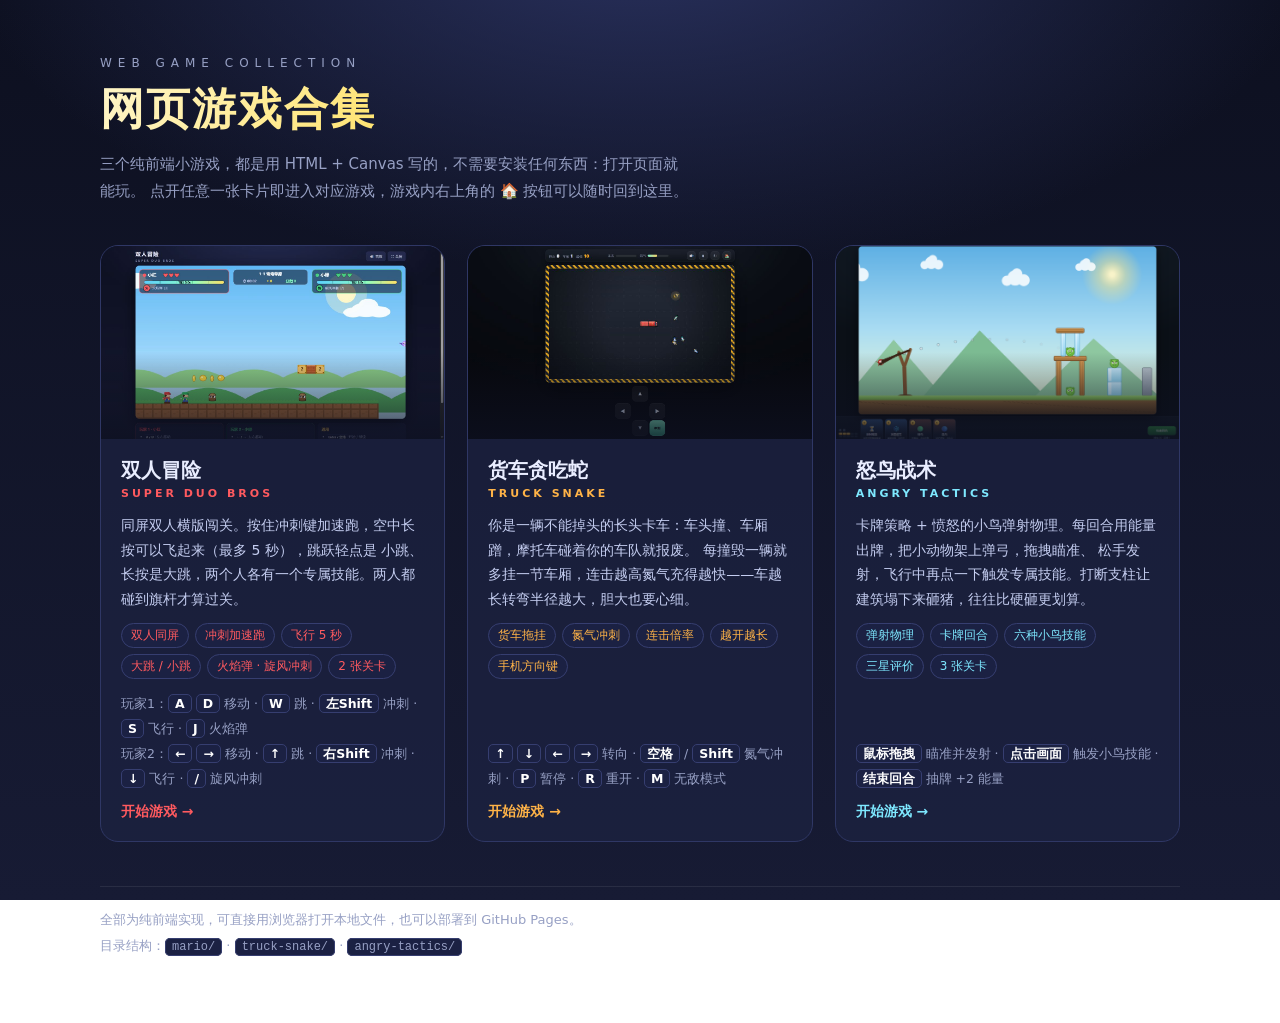
==== commit 8b7bc797: "整合三个网页游戏为合集站点 - 首页 index.html 改为合集导航页（三张游戏卡片 + 操作说明） - 马里奥（双人冒险）整理到 mario/ 子目录，页面顶部加入「🏠 合集」返回入口 - 新增" ====
--- a/index.html
+++ b/index.html
@@ -1,66 +1,290 @@
 <!DOCTYPE html>
 <html lang="zh-CN">
 <head>
-<meta charset="utf-8" />
-<meta name="viewport" content="width=device-width, initial-scale=1, maximum-scale=1" />
-<title>双人冒险 · Super Duo Bros</title>
-<link rel="stylesheet" href="styles.css" />
+<meta charset="utf-8">
+<meta name="viewport" content="width=device-width, initial-scale=1">
+<title>网页游戏合集 · Web Game Collection</title>
+<meta name="description" content="学生网页游戏作品合集：双人冒险（马里奥）、货车贪吃蛇、怒鸟战术（愤怒的小鸟）。纯前端，打开即玩。">
+<style>
+  :root {
+    --ink: #e9edff;
+    --muted: #97a0c4;
+    --line: #2f3765;
+  }
+
+  * { box-sizing: border-box; }
+
+  html, body {
+    margin: 0;
+    padding: 0;
+    min-height: 100%;
+    background:
+      radial-gradient(1100px 560px at 50% -8%, #2a3260 0%, transparent 62%),
+      linear-gradient(180deg, #0d1020 0%, #171b34 100%);
+    background-attachment: fixed;
+    color: var(--ink);
+    font-family: "Segoe UI", "PingFang SC", "Microsoft YaHei", system-ui, sans-serif;
+  }
+
+  .page {
+    max-width: 1120px;
+    margin: 0 auto;
+    padding: 56px 20px 64px;
+  }
+
+  header .kicker {
+    font-size: 12px;
+    letter-spacing: 6px;
+    color: var(--muted);
+    text-transform: uppercase;
+  }
+
+  header h1 {
+    margin: 10px 0 12px;
+    font-size: clamp(28px, 5vw, 44px);
+    letter-spacing: 2px;
+    background: linear-gradient(120deg, #fff6c9 0%, #ffd93b 45%, #ff9f43 100%);
+    -webkit-background-clip: text;
+    background-clip: text;
+    color: transparent;
+  }
+
+  header p {
+    margin: 0;
+    max-width: 62ch;
+    color: var(--muted);
+    line-height: 1.8;
+    font-size: 15px;
+  }
+
+  .grid {
+    display: grid;
+    grid-template-columns: repeat(auto-fit, minmax(300px, 1fr));
+    gap: 22px;
+    margin: 40px 0 0;
+  }
+
+  .card {
+    --accent: #8ab4ff;
+    display: flex;
+    flex-direction: column;
+    background: rgba(30, 36, 68, .62);
+    border: 1px solid var(--line);
+    border-radius: 18px;
+    overflow: hidden;
+    text-decoration: none;
+    color: inherit;
+    transition: transform .18s ease, border-color .18s ease, box-shadow .18s ease;
+  }
+
+  .card:hover,
+  .card:focus-visible {
+    transform: translateY(-4px);
+    border-color: var(--accent);
+    box-shadow: 0 18px 40px rgba(0, 0, 0, .45);
+    outline: none;
+  }
+
+  .thumb {
+    position: relative;
+    aspect-ratio: 16 / 9;
+    background: #0a0d1c;
+    overflow: hidden;
+  }
+
+  .thumb img {
+    width: 100%;
+    height: 100%;
+    object-fit: cover;
+    display: block;
+  }
+
+  .thumb::after {
+    content: "";
+    position: absolute;
+    inset: 0;
+    background: linear-gradient(180deg, transparent 55%, rgba(13, 16, 32, .78) 100%);
+  }
+
+  .body {
+    display: flex;
+    flex-direction: column;
+    gap: 12px;
+    padding: 18px 20px 20px;
+    flex: 1;
+  }
+
+  .body h2 {
+    margin: 0;
+    font-size: 20px;
+    line-height: 1.3;
+    display: flex;
+    flex-direction: column;
+    gap: 4px;
+  }
+
+  .body h2 span {
+    font-size: 11px;
+    letter-spacing: 3px;
+    color: var(--accent);
+    font-weight: 600;
+  }
+
+  .body p {
+    margin: 0;
+    color: #c4cdf0;
+    font-size: 14px;
+    line-height: 1.75;
+  }
+
+  .tags {
+    display: flex;
+    flex-wrap: wrap;
+    gap: 6px;
+    margin: 0;
+    padding: 0;
+    list-style: none;
+  }
+
+  .tags li {
+    font-size: 12px;
+    padding: 3px 9px;
+    border-radius: 999px;
+    background: #1b2143;
+    border: 1px solid #363e70;
+    color: var(--accent);
+    white-space: nowrap;
+  }
+
+  .keys {
+    margin-top: auto;
+    font-size: 12.5px;
+    color: var(--muted);
+    line-height: 2;
+  }
+
+  .keys b {
+    color: #fff;
+    background: #1b2143;
+    border: 1px solid #363e70;
+    border-radius: 5px;
+    padding: 1px 6px;
+    font-weight: 600;
+  }
+
+  .play {
+    align-self: flex-start;
+    font-size: 14px;
+    font-weight: 700;
+    color: var(--accent);
+  }
+
+  .card:hover .play { text-decoration: underline; }
+
+  footer {
+    margin-top: 44px;
+    padding-top: 20px;
+    border-top: 1px solid rgba(255, 255, 255, .08);
+    color: var(--muted);
+    font-size: 13px;
+    line-height: 2;
+  }
+
+  footer code {
+    background: #1b2143;
+    border: 1px solid #363e70;
+    border-radius: 5px;
+    padding: 1px 6px;
+    font-size: 12px;
+  }
+</style>
 </head>
 <body>
-  <div id="app">
-    <header id="topbar">
-      <h1>双人冒险 <span class="sub">SUPER DUO BROS</span></h1>
-      <div class="topbtns">
-        <button id="btnMute" type="button" title="静音 / 开音效 (M)">🔊 音效</button>
-        <button id="btnFull" type="button" title="全屏">⛶ 全屏</button>
-      </div>
+  <div class="page">
+    <header>
+      <div class="kicker">Web Game Collection</div>
+      <h1>网页游戏合集</h1>
+      <p>
+        三个纯前端小游戏，都是用 HTML + Canvas 写的，不需要安装任何东西：打开页面就能玩。
+        点开任意一张卡片即进入对应游戏，游戏内右上角的 🏠 按钮可以随时回到这里。
+      </p>
     </header>
 
-    <div id="frame">
-      <canvas id="game" width="960" height="544"></canvas>
-      <pre id="debug" hidden></pre>
-    </div>
-
-    <section id="legend">
-      <div class="card p1">
-        <div class="who">玩家 1 · 小红</div>
-        <ul>
-          <li><b>A / D</b> 左右移动</li>
-          <li><b>W</b> 跳跃（轻点=小跳，长按=大跳）</li>
-          <li><b>Shift（左）</b> 冲刺加速跑</li>
-          <li><b>S</b> 长按飞行（最多 5 秒）</li>
-          <li><b>J</b> 技能：火焰弹</li>
-        </ul>
-      </div>
-      <div class="card p2">
-        <div class="who">玩家 2 · 小绿</div>
-        <ul>
-          <li><b>← / →</b> 左右移动</li>
-          <li><b>↑</b> 跳跃（轻点=小跳，长按=大跳）</li>
-          <li><b>Shift（右）/ 小键盘0</b> 冲刺加速跑</li>
-          <li><b>↓</b> 长按飞行（最多 5 秒）</li>
-          <li><b>/（斜杠）</b> 技能：旋风冲刺</li>
-        </ul>
-      </div>
-      <div class="card other">
-        <div class="who">通用</div>
-        <ul>
-          <li><b>Enter / 空格</b> 开始 / 继续</li>
-          <li><b>P / Esc</b> 暂停</li>
-          <li><b>R</b> 重新开始本关</li>
-          <li><b>M</b> 静音切换</li>
-          <li>两人都碰到旗杆才算通关</li>
-        </ul>
-      </div>
-    </section>
+    <main class="grid">
+      <a class="card" href="mario/index.html" style="--accent:#ff5a5f">
+        <div class="thumb">
+          <img src="mario/preview-play.png" alt="双人冒险 游戏画面" loading="lazy">
+        </div>
+        <div class="body">
+          <h2>双人冒险 <span>SUPER DUO BROS</span></h2>
+          <p>同屏双人横版闯关。按住冲刺键加速跑，空中长按可以飞起来（最多 5 秒），跳跃轻点是
+             小跳、长按是大跳，两个人各有一个专属技能。两人都碰到旗杆才算过关。</p>
+          <ul class="tags">
+            <li>双人同屏</li>
+            <li>冲刺加速跑</li>
+            <li>飞行 5 秒</li>
+            <li>大跳 / 小跳</li>
+            <li>火焰弹 · 旋风冲刺</li>
+            <li>2 张关卡</li>
+          </ul>
+          <div class="keys">
+            玩家1：<b>A</b> <b>D</b> 移动 · <b>W</b> 跳 · <b>左Shift</b> 冲刺 · <b>S</b> 飞行 · <b>J</b> 火焰弹<br>
+            玩家2：<b>←</b> <b>→</b> 移动 · <b>↑</b> 跳 · <b>右Shift</b> 冲刺 · <b>↓</b> 飞行 · <b>/</b> 旋风冲刺
+          </div>
+          <span class="play">开始游戏 →</span>
+        </div>
+      </a>
+
+      <a class="card" href="truck-snake/index.html" style="--accent:#ffb347">
+        <div class="thumb">
+          <img src="truck-snake/preview.png" alt="货车贪吃蛇 游戏画面" loading="lazy">
+        </div>
+        <div class="body">
+          <h2>货车贪吃蛇 <span>TRUCK SNAKE</span></h2>
+          <p>你是一辆不能掉头的长头卡车：车头撞、车厢蹭，摩托车碰着你的车队就报废。
+             每撞毁一辆就多挂一节车厢，连击越高氮气充得越快——车越长转弯半径越大，胆大也要心细。</p>
+          <ul class="tags">
+            <li>货车拖挂</li>
+            <li>氮气冲刺</li>
+            <li>连击倍率</li>
+            <li>越开越长</li>
+            <li>手机方向键</li>
+          </ul>
+          <div class="keys">
+            <b>↑</b> <b>↓</b> <b>←</b> <b>→</b> 转向 · <b>空格</b> / <b>Shift</b> 氮气冲刺 ·
+            <b>P</b> 暂停 · <b>R</b> 重开 · <b>M</b> 无敌模式
+          </div>
+          <span class="play">开始游戏 →</span>
+        </div>
+      </a>
+
+      <a class="card" href="angry-tactics/index.html" style="--accent:#7ee8ff">
+        <div class="thumb">
+          <img src="angry-tactics/preview.png" alt="怒鸟战术 游戏画面" loading="lazy">
+        </div>
+        <div class="body">
+          <h2>怒鸟战术 <span>ANGRY TACTICS</span></h2>
+          <p>卡牌策略 + 愤怒的小鸟弹射物理。每回合用能量出牌，把小动物架上弹弓，拖拽瞄准、
+             松手发射，飞行中再点一下触发专属技能。打断支柱让建筑塌下来砸猪，往往比硬砸更划算。</p>
+          <ul class="tags">
+            <li>弹射物理</li>
+            <li>卡牌回合</li>
+            <li>六种小鸟技能</li>
+            <li>三星评价</li>
+            <li>3 张关卡</li>
+          </ul>
+          <div class="keys">
+            <b>鼠标拖拽</b> 瞄准并发射 · <b>点击画面</b> 触发小鸟技能 · <b>结束回合</b> 抽牌 +2 能量
+          </div>
+          <span class="play">开始游戏 →</span>
+        </div>
+      </a>
+    </main>
+
+    <footer>
+      全部为纯前端实现，可直接用浏览器打开本地文件，也可以部署到 GitHub Pages。<br>
+      目录结构：<code>mario/</code> · <code>truck-snake/</code> · <code>angry-tactics/</code>
+    </footer>
   </div>
-
-  <script src="js/config.js"></script>
-  <script src="js/input.js"></script>
-  <script src="js/audio.js"></script>
-  <script src="js/level.js"></script>
-  <script src="js/entities.js"></script>
-  <script src="js/render.js"></script>
-  <script src="js/game.js"></script>
 </body>
 </html>
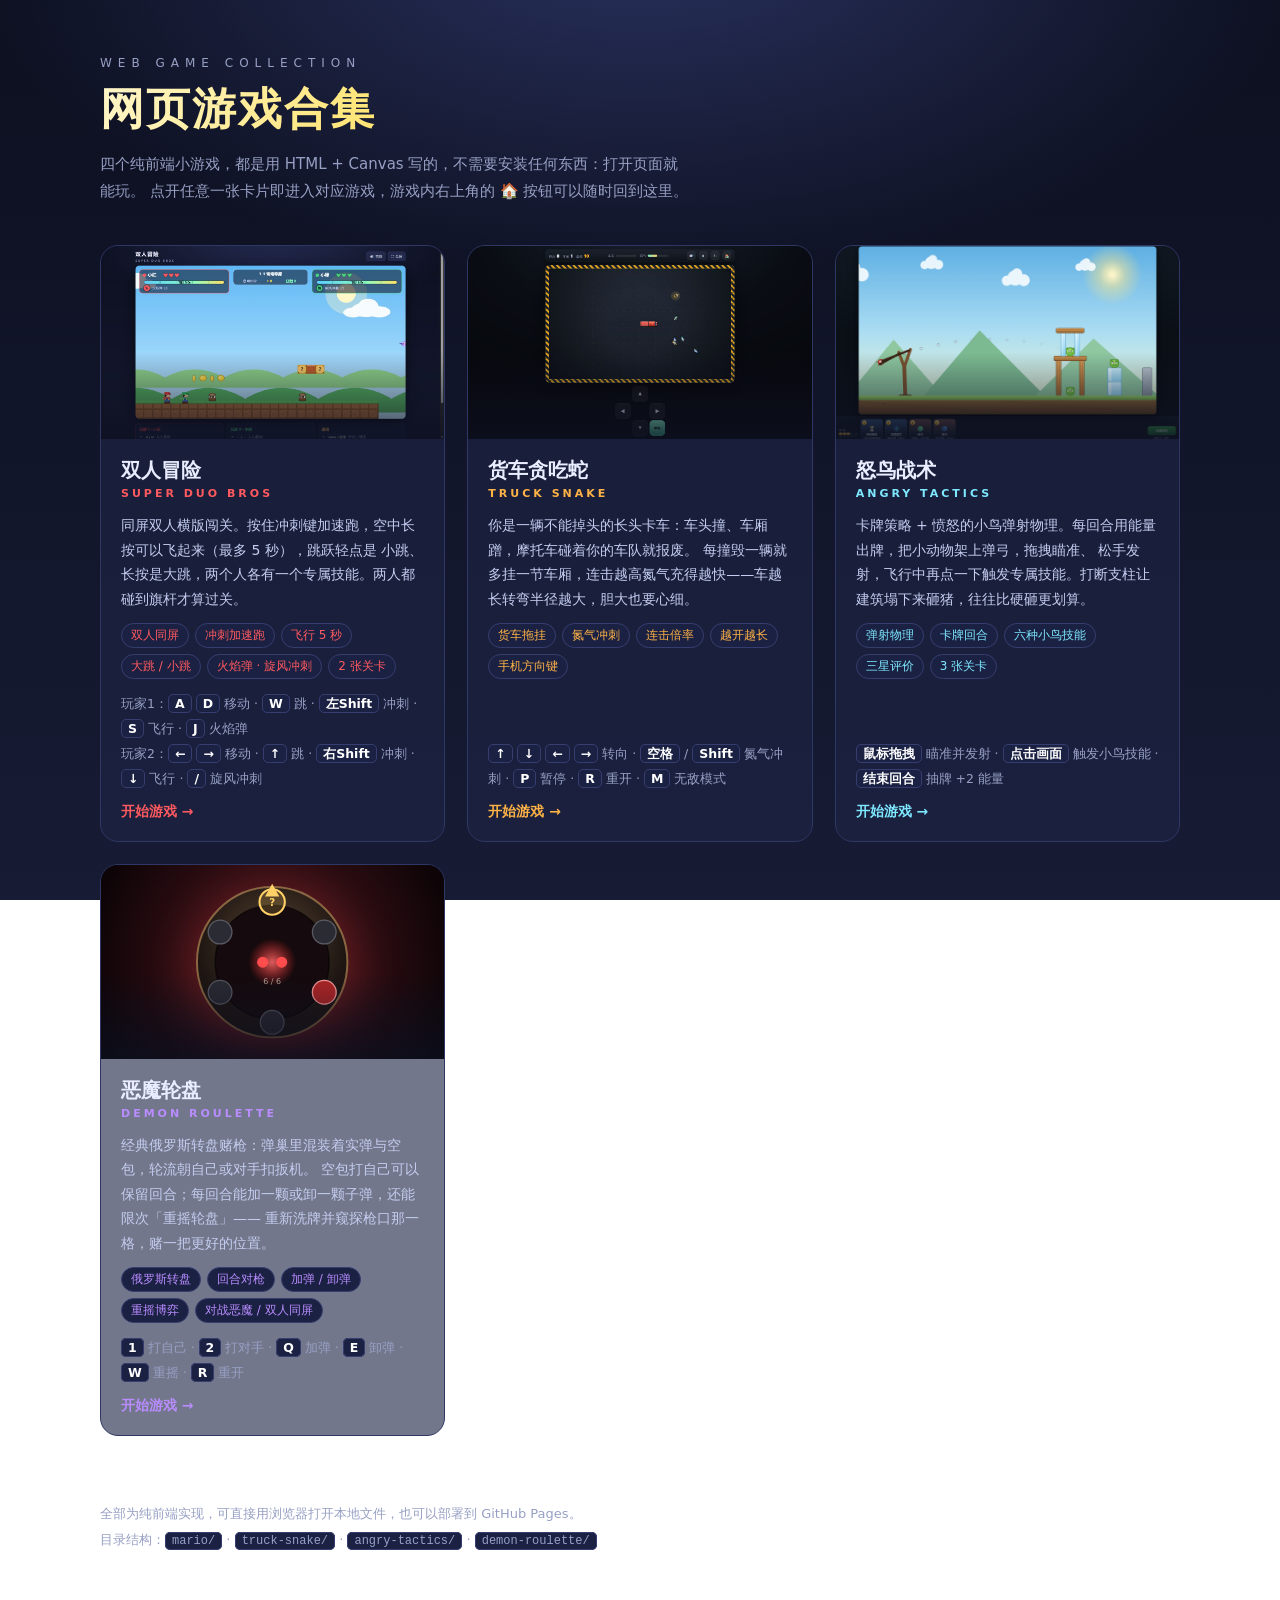
==== commit 2f30a41a: "新增恶魔轮盘小游戏 - 新增 demon-roulette/：《恶魔轮盘》俄罗斯转盘赌枪   * 6 格弹巢、双方顺时针轮流扣扳机；空包打自己可保留回合   * 每回合可加一颗或卸一颗子弹（二选一），" ====
--- a/index.html
+++ b/index.html
@@ -106,6 +106,32 @@
     background: linear-gradient(180deg, transparent 55%, rgba(13, 16, 32, .78) 100%);
   }
 
+  .thumb-art {
+    position: absolute;
+    inset: 0;
+    display: grid;
+    place-items: center;
+    background:
+      radial-gradient(circle at 50% 46%, #3c1018 0%, #1b070c 52%, #090305 100%);
+    overflow: hidden;
+  }
+
+  .thumb-art::before {
+    content: "";
+    position: absolute;
+    width: 420px;
+    height: 420px;
+    border-radius: 50%;
+    background: radial-gradient(circle, rgba(255, 90, 90, .16) 0%, transparent 62%);
+  }
+
+  .thumb-art svg {
+    position: relative;
+    height: 82%;
+    width: auto;
+    filter: drop-shadow(0 10px 26px rgba(255, 60, 60, .28));
+  }
+
   .body {
     display: flex;
     flex-direction: column;
@@ -205,7 +231,7 @@
       <div class="kicker">Web Game Collection</div>
       <h1>网页游戏合集</h1>
       <p>
-        三个纯前端小游戏，都是用 HTML + Canvas 写的，不需要安装任何东西：打开页面就能玩。
+        四个纯前端小游戏，都是用 HTML + Canvas 写的，不需要安装任何东西：打开页面就能玩。
         点开任意一张卡片即进入对应游戏，游戏内右上角的 🏠 按钮可以随时回到这里。
       </p>
     </header>
@@ -279,11 +305,64 @@
           <span class="play">开始游戏 →</span>
         </div>
       </a>
+
+      <a class="card" href="demon-roulette/index.html" style="--accent:#b98cff">
+        <div class="thumb">
+          <div class="thumb-art">
+            <svg viewBox="0 0 200 200" role="img" aria-label="恶魔轮盘">
+              <defs>
+                <radialGradient id="rw-rim" cx="50%" cy="38%">
+                  <stop offset="0%" stop-color="#5a4632"/>
+                  <stop offset="100%" stop-color="#1d1512"/>
+                </radialGradient>
+                <radialGradient id="rw-eye">
+                  <stop offset="0%" stop-color="#ff6b6b" stop-opacity=".85"/>
+                  <stop offset="100%" stop-color="#ff2d2d" stop-opacity="0"/>
+                </radialGradient>
+              </defs>
+              <circle cx="100" cy="100" r="95" fill="url(#rw-rim)" stroke="#8a6642" stroke-width="2.5"/>
+              <circle cx="100" cy="100" r="72" fill="#150a0d" stroke="#000" stroke-opacity=".55" stroke-width="2"/>
+              <g fill="#2b2b33" stroke="#5b5b66" stroke-width="1.6">
+                <circle cx="165.8" cy="62" r="15"/>
+                <circle cx="165.8" cy="138" r="15"/>
+                <circle cx="100" cy="176" r="15"/>
+                <circle cx="34.2" cy="138" r="15"/>
+                <circle cx="34.2" cy="62" r="15"/>
+              </g>
+              <circle cx="165.8" cy="138" r="15" fill="#b32626" stroke="#ff9a9a" stroke-width="1.6"/>
+              <circle cx="100" cy="24" r="16" fill="#ffd166" fill-opacity=".18" stroke="#ffd166" stroke-width="2.6"/>
+              <text x="100" y="29" text-anchor="middle" font-size="13" font-weight="700" fill="#ffd166">?</text>
+              <circle cx="100" cy="100" r="30" fill="url(#rw-eye)"/>
+              <circle cx="88" cy="100" r="7" fill="#ff4d4d"/>
+              <circle cx="112" cy="100" r="7" fill="#ff4d4d"/>
+              <polygon points="100,1 91,17 109,17" fill="#ffd166"/>
+              <text x="100" y="128" text-anchor="middle" font-size="10" fill="#e8d9c8" opacity=".75">6 / 6</text>
+            </svg>
+          </div>
+        </div>
+        <div class="body">
+          <h2>恶魔轮盘 <span>DEMON ROULETTE</span></h2>
+          <p>经典俄罗斯转盘赌枪：弹巢里混装着实弹与空包，轮流朝自己或对手扣扳机。
+             空包打自己可以保留回合；每回合能加一颗或卸一颗子弹，还能限次「重摇轮盘」——
+             重新洗牌并窥探枪口那一格，赌一把更好的位置。</p>
+          <ul class="tags">
+            <li>俄罗斯转盘</li>
+            <li>回合对枪</li>
+            <li>加弹 / 卸弹</li>
+            <li>重摇博弈</li>
+            <li>对战恶魔 / 双人同屏</li>
+          </ul>
+          <div class="keys">
+            <b>1</b> 打自己 · <b>2</b> 打对手 · <b>Q</b> 加弹 · <b>E</b> 卸弹 · <b>W</b> 重摇 · <b>R</b> 重开
+          </div>
+          <span class="play">开始游戏 →</span>
+        </div>
+      </a>
     </main>
 
     <footer>
       全部为纯前端实现，可直接用浏览器打开本地文件，也可以部署到 GitHub Pages。<br>
-      目录结构：<code>mario/</code> · <code>truck-snake/</code> · <code>angry-tactics/</code>
+      目录结构：<code>mario/</code> · <code>truck-snake/</code> · <code>angry-tactics/</code> · <code>demon-roulette/</code>
     </footer>
   </div>
 </body>
